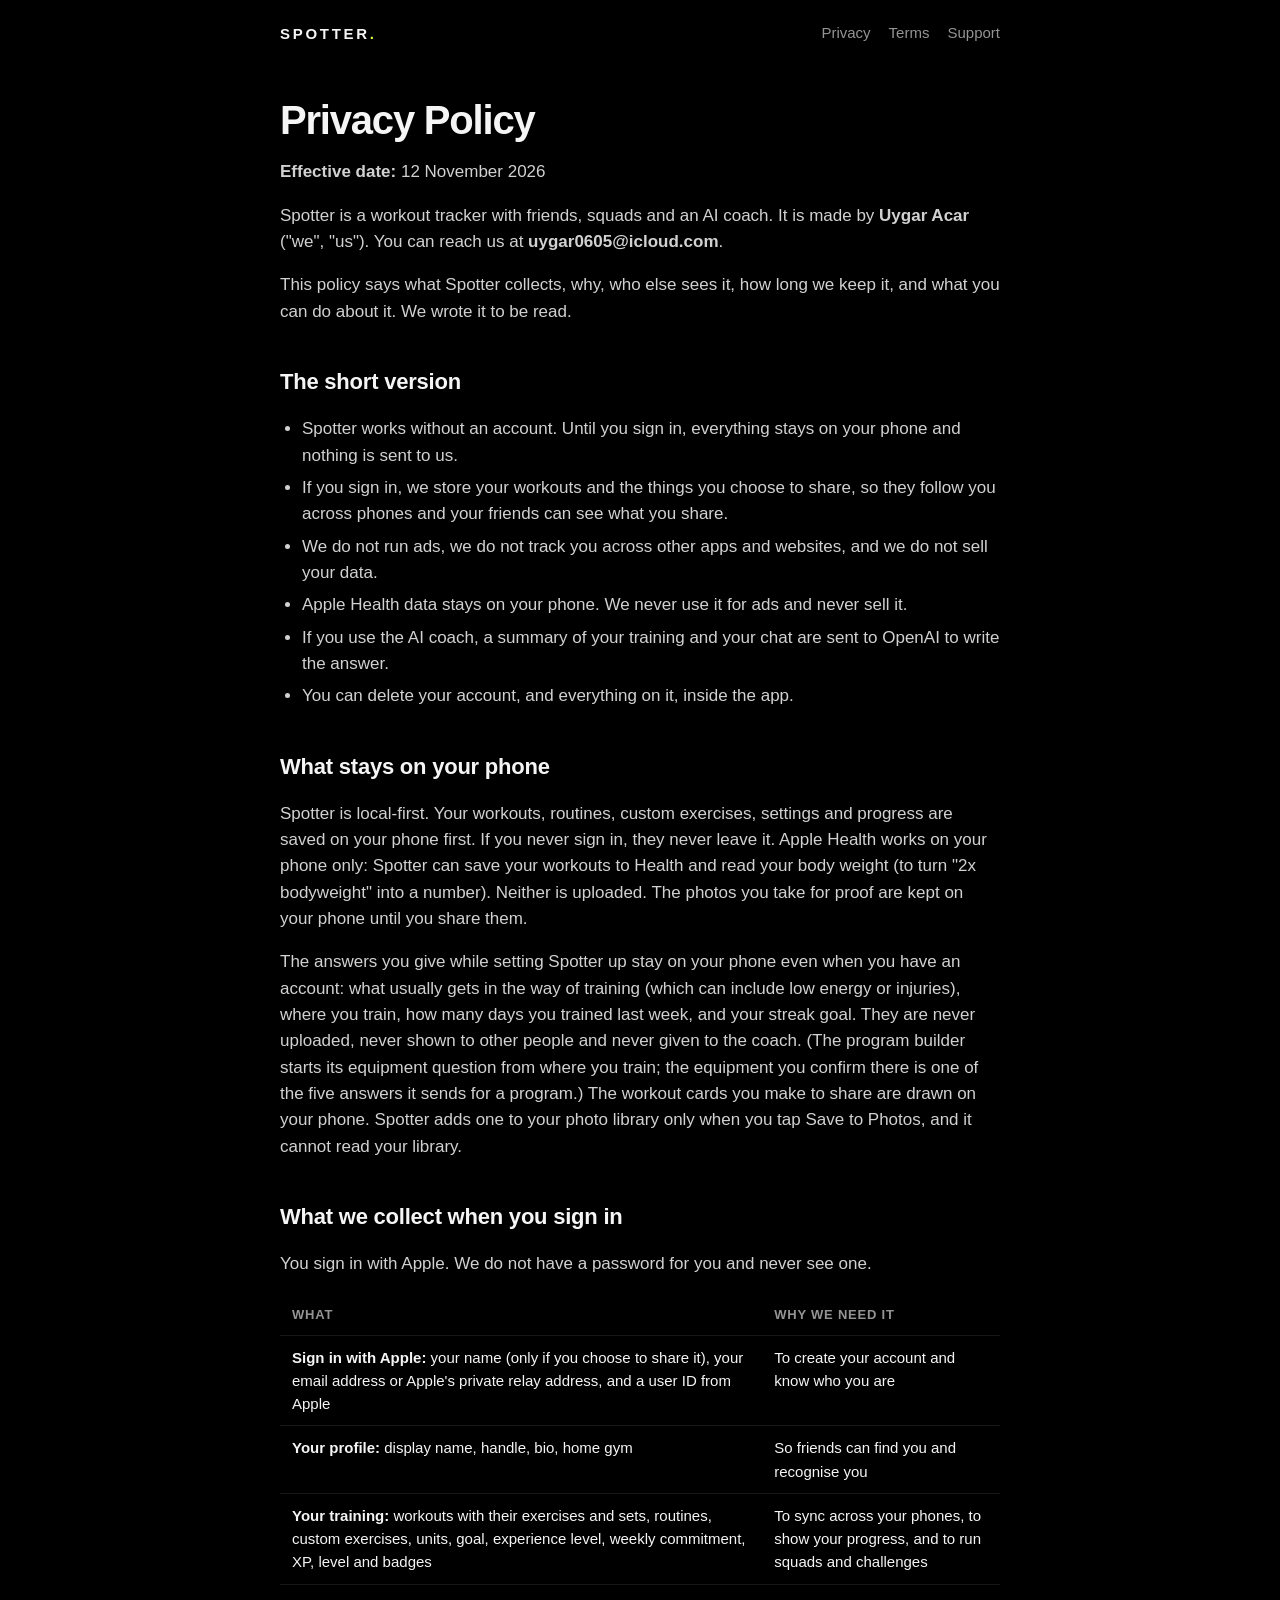
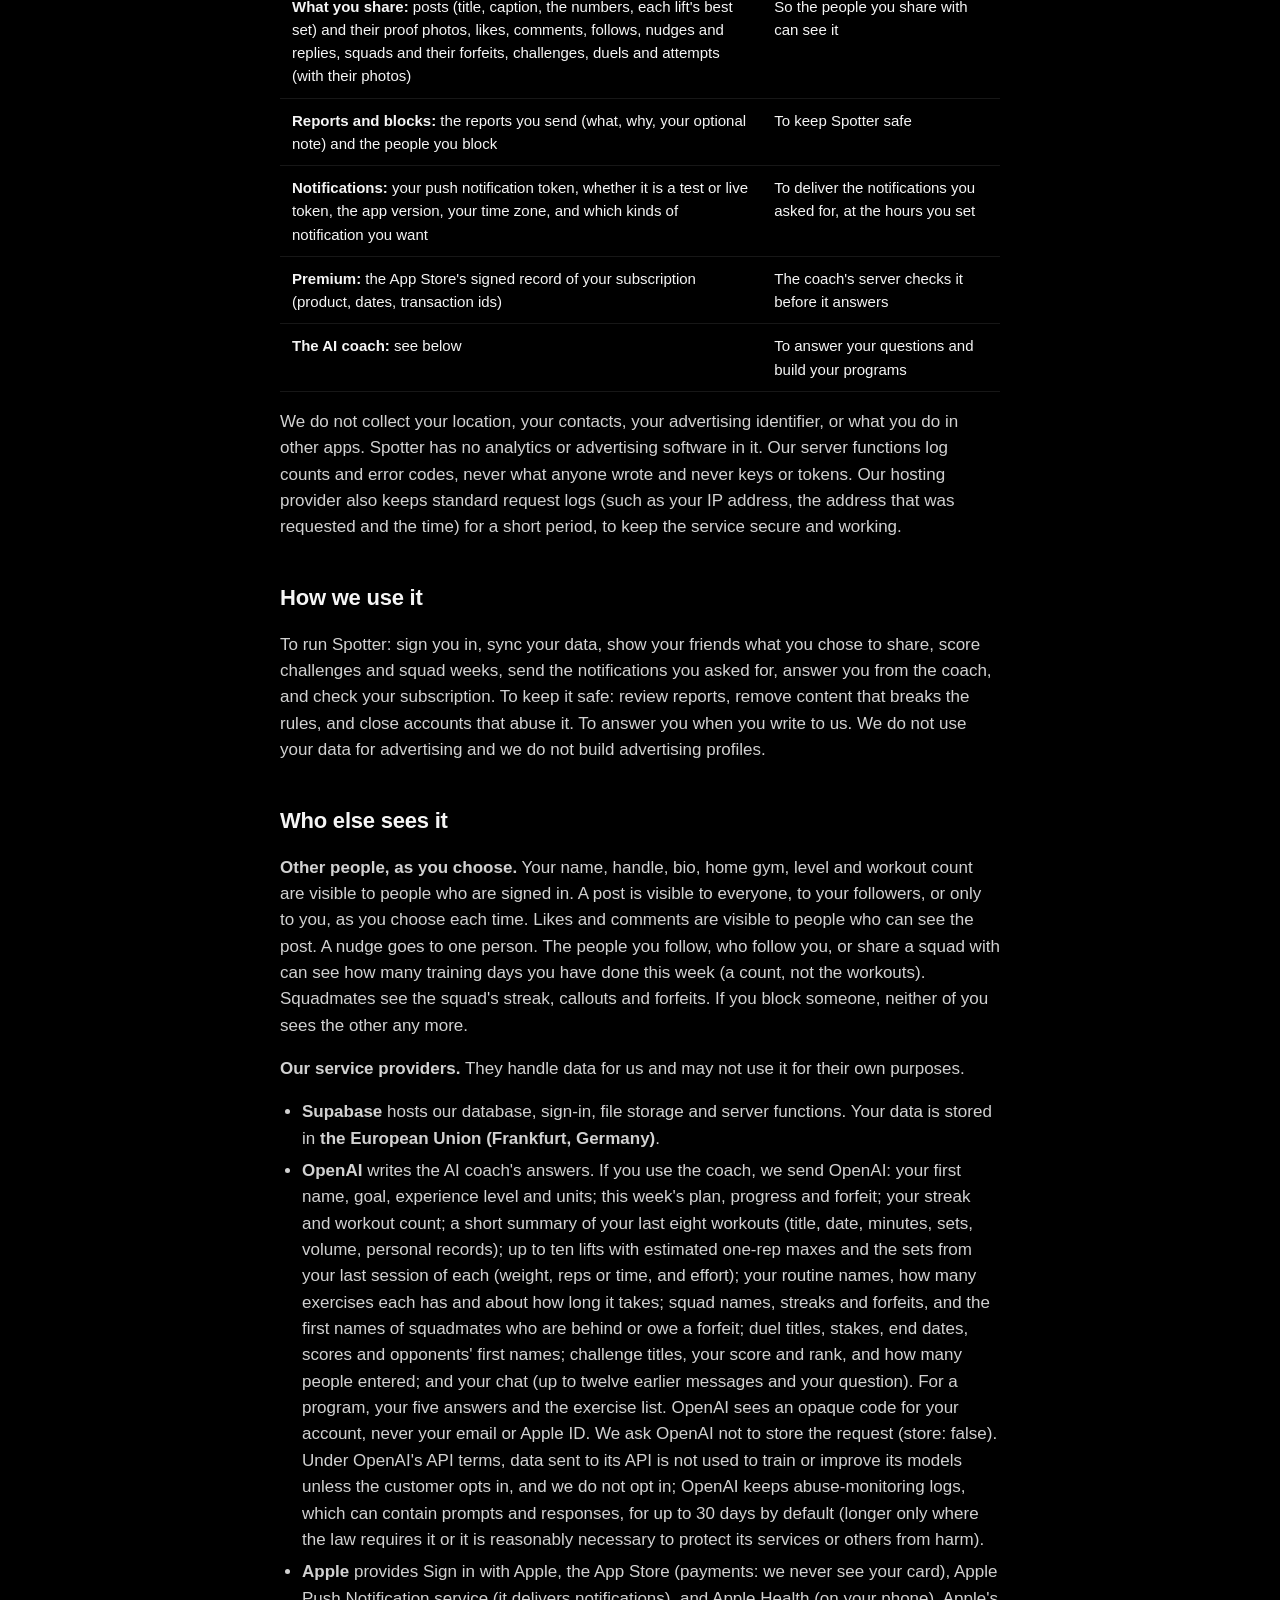
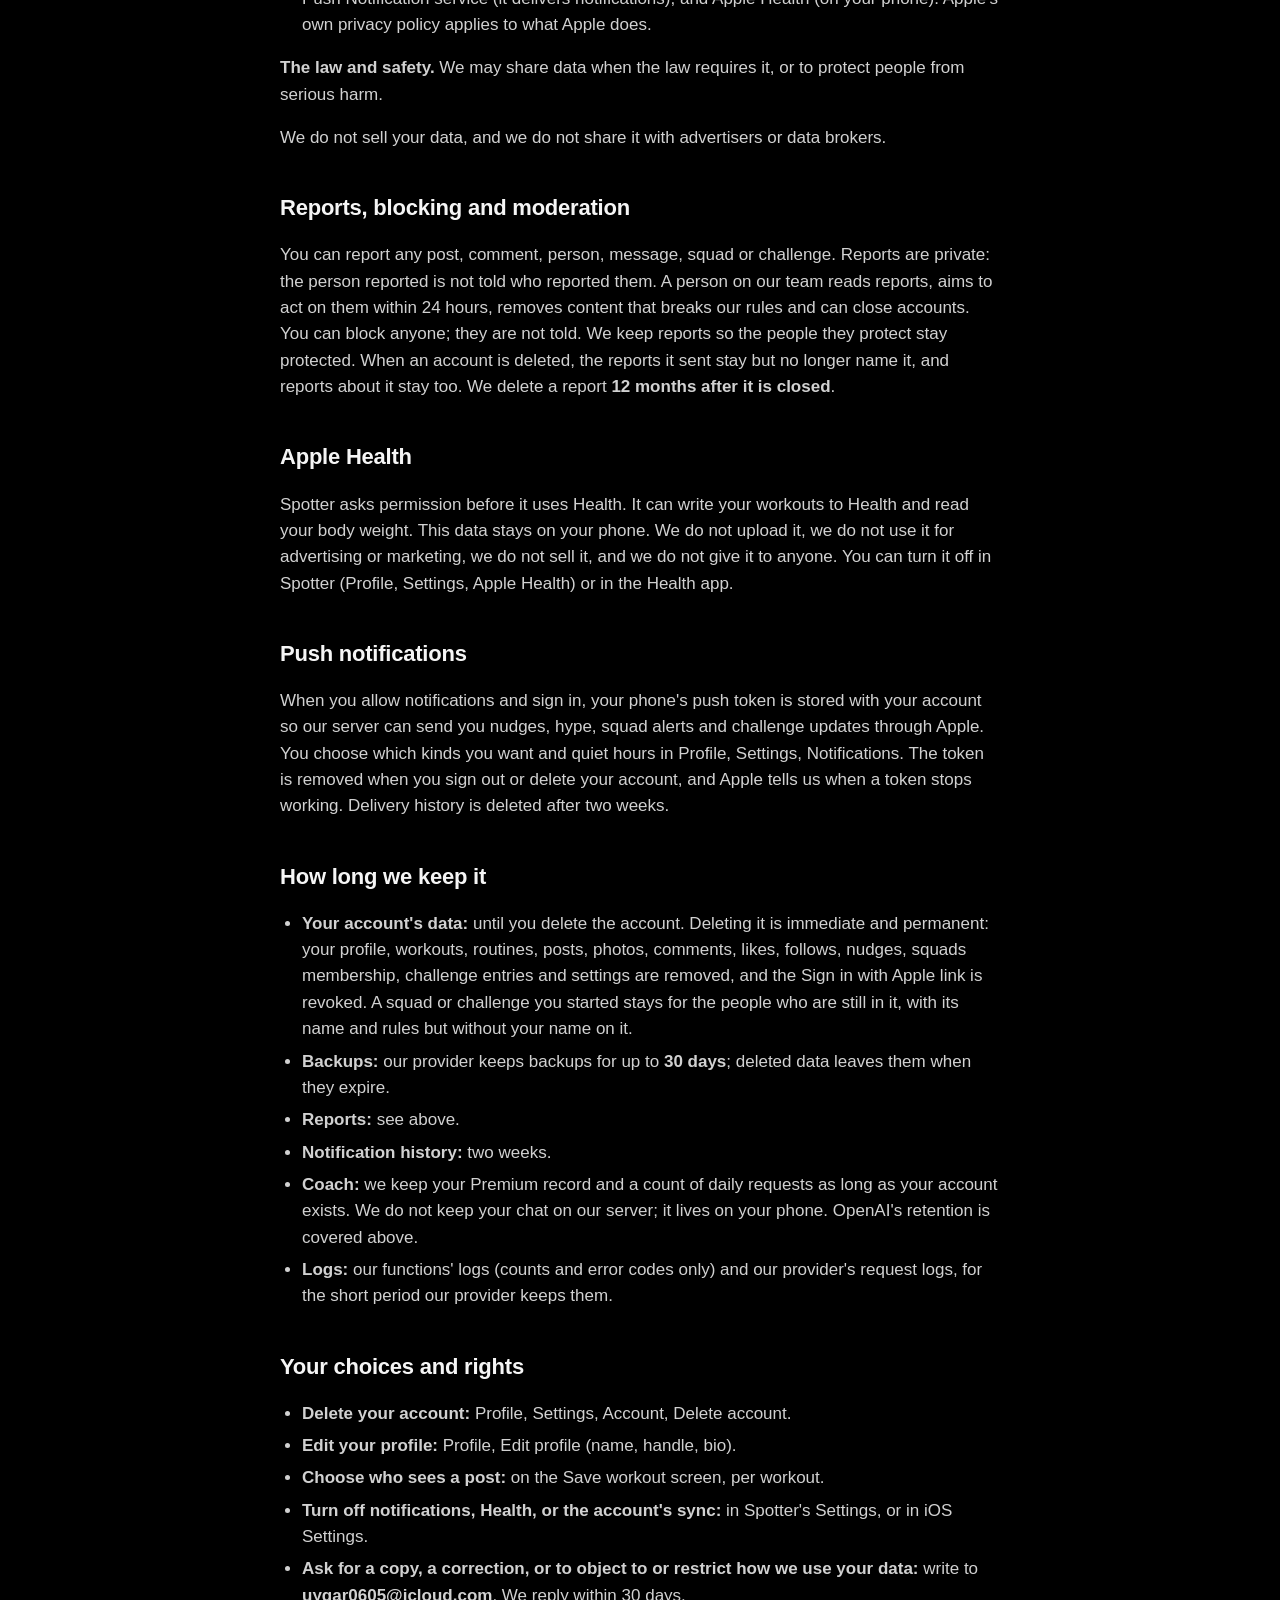
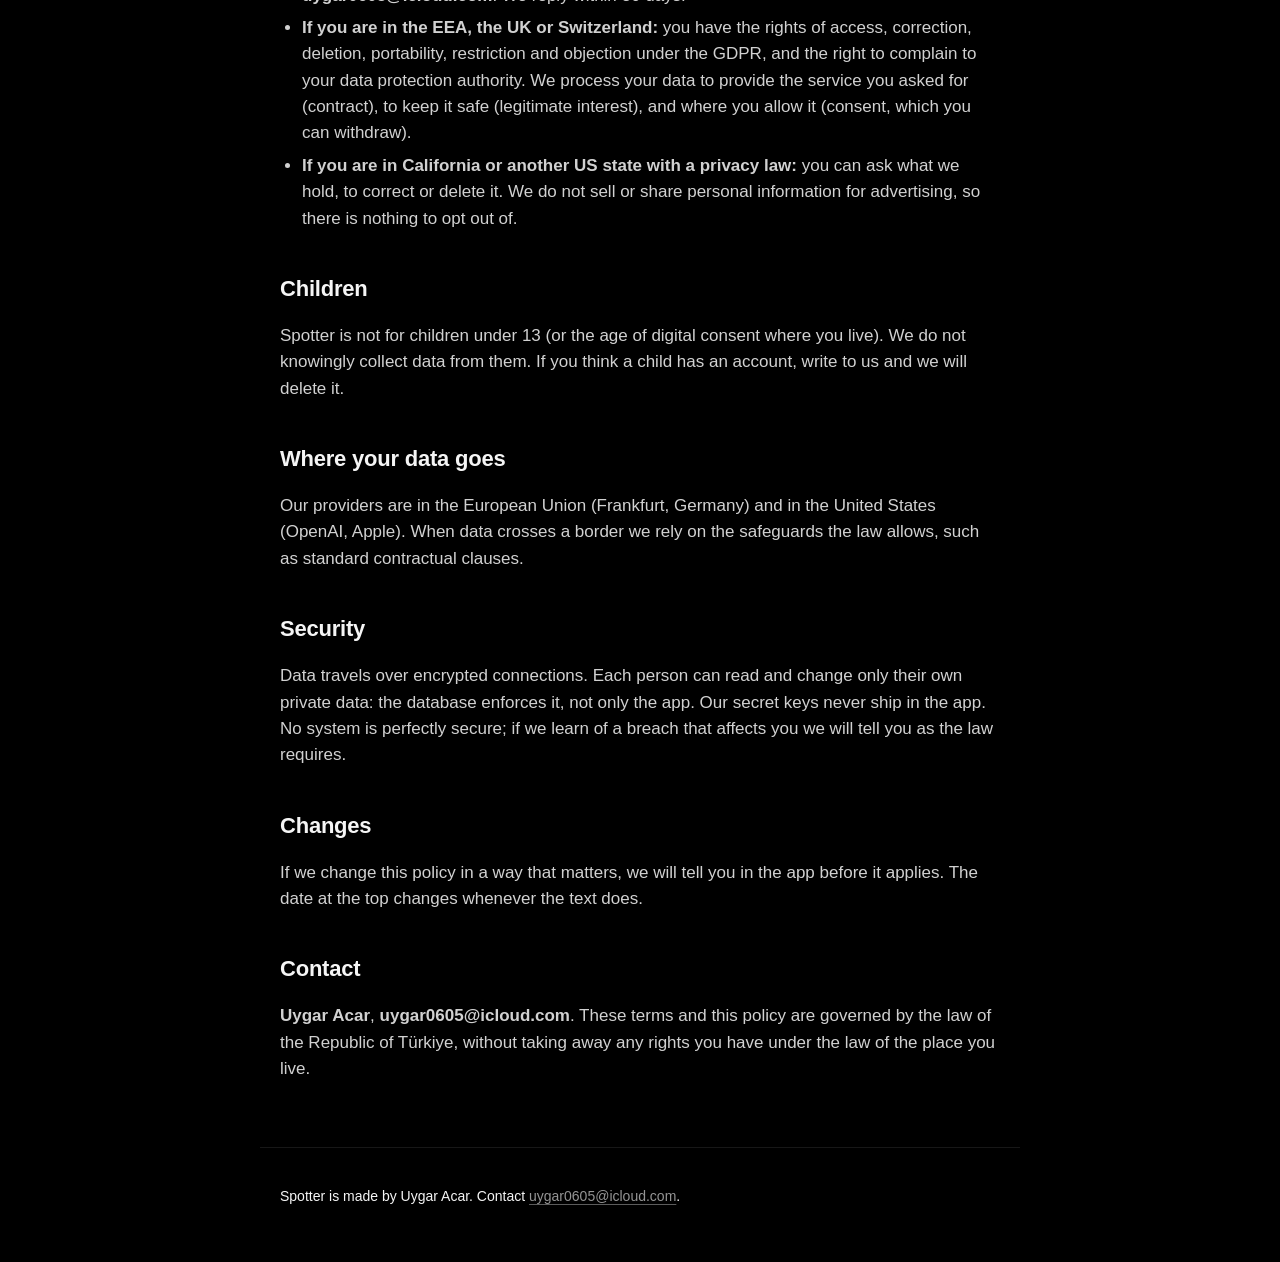
==== privacy/index.html @ d801a0de "Republish the privacy policy: the coach runs on OpenAI Co-Authored-By: Claude Fable 5.2 <noreply@ant" ====
<!doctype html>
<html lang="en">
<head>
<meta charset="utf-8">
<meta name="viewport" content="width=device-width, initial-scale=1">
<title>Privacy Policy · Spotter</title>
<meta name="description" content="How Spotter collects, uses and protects your data.">
<link rel="stylesheet" href="../style.css">
</head>
<body>
<header class="bar"><a class="brand" href="../">SPOTTER<span>.</span></a>
<nav><a href="../privacy/">Privacy</a><a href="../terms/">Terms</a><a href="../support/">Support</a></nav></header>
<main class="doc">
<h1>Privacy Policy</h1>
<p><strong>Effective date:</strong> 12 November 2026</p>
<p>Spotter is a workout tracker with friends, squads and an AI coach. It is made by <strong>Uygar Acar</strong> ("we", "us"). You can reach us at <strong>uygar0605@icloud.com</strong>.</p>
<p>This policy says what Spotter collects, why, who else sees it, how long we keep it, and what you can do about it. We wrote it to be read.</p>
<h2>The short version</h2>
<ul><li>Spotter works without an account. Until you sign in, everything stays on your phone and nothing is sent to us.</li><li>If you sign in, we store your workouts and the things you choose to share, so they follow you across phones and your friends can see what you share.</li><li>We do not run ads, we do not track you across other apps and websites, and we do not sell your data.</li><li>Apple Health data stays on your phone. We never use it for ads and never sell it.</li><li>If you use the AI coach, a summary of your training and your chat are sent to OpenAI to write the answer.</li><li>You can delete your account, and everything on it, inside the app.</li></ul>
<h2>What stays on your phone</h2>
<p>Spotter is local-first. Your workouts, routines, custom exercises, settings and progress are saved on your phone first. If you never sign in, they never leave it. Apple Health works on your phone only: Spotter can save your workouts to Health and read your body weight (to turn "2x bodyweight" into a number). Neither is uploaded. The photos you take for proof are kept on your phone until you share them.</p>
<p>The answers you give while setting Spotter up stay on your phone even when you have an account: what usually gets in the way of training (which can include low energy or injuries), where you train, how many days you trained last week, and your streak goal. They are never uploaded, never shown to other people and never given to the coach. (The program builder starts its equipment question from where you train; the equipment you confirm there is one of the five answers it sends for a program.) The workout cards you make to share are drawn on your phone. Spotter adds one to your photo library only when you tap Save to Photos, and it cannot read your library.</p>
<h2>What we collect when you sign in</h2>
<p>You sign in with Apple. We do not have a password for you and never see one.</p>
<div class="table"><table><thead><tr><th>What</th><th>Why we need it</th></tr></thead><tbody><tr><td><strong>Sign in with Apple:</strong> your name (only if you choose to share it), your email address or Apple's private relay address, and a user ID from Apple</td><td>To create your account and know who you are</td></tr><tr><td><strong>Your profile:</strong> display name, handle, bio, home gym</td><td>So friends can find you and recognise you</td></tr><tr><td><strong>Your training:</strong> workouts with their exercises and sets, routines, custom exercises, units, goal, experience level, weekly commitment, XP, level and badges</td><td>To sync across your phones, to show your progress, and to run squads and challenges</td></tr><tr><td><strong>What you share:</strong> posts (title, caption, the numbers, each lift's best set) and their proof photos, likes, comments, follows, nudges and replies, squads and their forfeits, challenges, duels and attempts (with their photos)</td><td>So the people you share with can see it</td></tr><tr><td><strong>Reports and blocks:</strong> the reports you send (what, why, your optional note) and the people you block</td><td>To keep Spotter safe</td></tr><tr><td><strong>Notifications:</strong> your push notification token, whether it is a test or live token, the app version, your time zone, and which kinds of notification you want</td><td>To deliver the notifications you asked for, at the hours you set</td></tr><tr><td><strong>Premium:</strong> the App Store's signed record of your subscription (product, dates, transaction ids)</td><td>The coach's server checks it before it answers</td></tr><tr><td><strong>The AI coach:</strong> see below</td><td>To answer your questions and build your programs</td></tr></tbody></table></div>
<p>We do not collect your location, your contacts, your advertising identifier, or what you do in other apps. Spotter has no analytics or advertising software in it. Our server functions log counts and error codes, never what anyone wrote and never keys or tokens. Our hosting provider also keeps standard request logs (such as your IP address, the address that was requested and the time) for a short period, to keep the service secure and working.</p>
<h2>How we use it</h2>
<p>To run Spotter: sign you in, sync your data, show your friends what you chose to share, score challenges and squad weeks, send the notifications you asked for, answer you from the coach, and check your subscription. To keep it safe: review reports, remove content that breaks the rules, and close accounts that abuse it. To answer you when you write to us. We do not use your data for advertising and we do not build advertising profiles.</p>
<h2>Who else sees it</h2>
<p><strong>Other people, as you choose.</strong> Your name, handle, bio, home gym, level and workout count are visible to people who are signed in. A post is visible to everyone, to your followers, or only to you, as you choose each time. Likes and comments are visible to people who can see the post. A nudge goes to one person. The people you follow, who follow you, or share a squad with can see how many training days you have done this week (a count, not the workouts). Squadmates see the squad's streak, callouts and forfeits. If you block someone, neither of you sees the other any more.</p>
<p><strong>Our service providers.</strong> They handle data for us and may not use it for their own purposes.</p>
<ul><li><strong>Supabase</strong> hosts our database, sign-in, file storage and server functions. Your data is stored in <strong>the European Union (Frankfurt, Germany)</strong>.</li><li><strong>OpenAI</strong> writes the AI coach's answers. If you use the coach, we send OpenAI: your first name, goal, experience level and units; this week's plan, progress and forfeit; your streak and workout count; a short summary of your last eight workouts (title, date, minutes, sets, volume, personal records); up to ten lifts with estimated one-rep maxes and the sets from your last session of each (weight, reps or time, and effort); your routine names, how many exercises each has and about how long it takes; squad names, streaks and forfeits, and the first names of squadmates who are behind or owe a forfeit; duel titles, stakes, end dates, scores and opponents' first names; challenge titles, your score and rank, and how many people entered; and your chat (up to twelve earlier messages and your question). For a program, your five answers and the exercise list. OpenAI sees an opaque code for your account, never your email or Apple ID. We ask OpenAI not to store the request (store: false). Under OpenAI's API terms, data sent to its API is not used to train or improve its models unless the customer opts in, and we do not opt in; OpenAI keeps abuse-monitoring logs, which can contain prompts and responses, for up to 30 days by default (longer only where the law requires it or it is reasonably necessary to protect its services or others from harm).</li><li><strong>Apple</strong> provides Sign in with Apple, the App Store (payments: we never see your card), Apple Push Notification service (it delivers notifications), and Apple Health (on your phone). Apple's own privacy policy applies to what Apple does.</li></ul>
<p><strong>The law and safety.</strong> We may share data when the law requires it, or to protect people from serious harm.</p>
<p>We do not sell your data, and we do not share it with advertisers or data brokers.</p>
<h2>Reports, blocking and moderation</h2>
<p>You can report any post, comment, person, message, squad or challenge. Reports are private: the person reported is not told who reported them. A person on our team reads reports, aims to act on them within 24 hours, removes content that breaks our rules and can close accounts. You can block anyone; they are not told. We keep reports so the people they protect stay protected. When an account is deleted, the reports it sent stay but no longer name it, and reports about it stay too. We delete a report <strong>12 months after it is closed</strong>.</p>
<h2>Apple Health</h2>
<p>Spotter asks permission before it uses Health. It can write your workouts to Health and read your body weight. This data stays on your phone. We do not upload it, we do not use it for advertising or marketing, we do not sell it, and we do not give it to anyone. You can turn it off in Spotter (Profile, Settings, Apple Health) or in the Health app.</p>
<h2>Push notifications</h2>
<p>When you allow notifications and sign in, your phone's push token is stored with your account so our server can send you nudges, hype, squad alerts and challenge updates through Apple. You choose which kinds you want and quiet hours in Profile, Settings, Notifications. The token is removed when you sign out or delete your account, and Apple tells us when a token stops working. Delivery history is deleted after two weeks.</p>
<h2>How long we keep it</h2>
<ul><li><strong>Your account's data:</strong> until you delete the account. Deleting it is immediate and permanent: your profile, workouts, routines, posts, photos, comments, likes, follows, nudges, squads membership, challenge entries and settings are removed, and the Sign in with Apple link is revoked. A squad or challenge you started stays for the people who are still in it, with its name and rules but without your name on it.</li><li><strong>Backups:</strong> our provider keeps backups for up to <strong>30 days</strong>; deleted data leaves them when they expire.</li><li><strong>Reports:</strong> see above.</li><li><strong>Notification history:</strong> two weeks.</li><li><strong>Coach:</strong> we keep your Premium record and a count of daily requests as long as your account exists. We do not keep your chat on our server; it lives on your phone. OpenAI's retention is covered above.</li><li><strong>Logs:</strong> our functions' logs (counts and error codes only) and our provider's request logs, for the short period our provider keeps them.</li></ul>
<h2>Your choices and rights</h2>
<ul><li><strong>Delete your account:</strong> Profile, Settings, Account, Delete account.</li><li><strong>Edit your profile:</strong> Profile, Edit profile (name, handle, bio).</li><li><strong>Choose who sees a post:</strong> on the Save workout screen, per workout.</li><li><strong>Turn off notifications, Health, or the account's sync:</strong> in Spotter's Settings, or in iOS Settings.</li><li><strong>Ask for a copy, a correction, or to object to or restrict how we use your data:</strong> write to <strong>uygar0605@icloud.com</strong>. We reply within 30 days.</li><li><strong>If you are in the EEA, the UK or Switzerland:</strong> you have the rights of access, correction, deletion, portability, restriction and objection under the GDPR, and the right to complain to your data protection authority. We process your data to provide the service you asked for (contract), to keep it safe (legitimate interest), and where you allow it (consent, which you can withdraw).</li><li><strong>If you are in California or another US state with a privacy law:</strong> you can ask what we hold, to correct or delete it. We do not sell or share personal information for advertising, so there is nothing to opt out of.</li></ul>
<h2>Children</h2>
<p>Spotter is not for children under 13 (or the age of digital consent where you live). We do not knowingly collect data from them. If you think a child has an account, write to us and we will delete it.</p>
<h2>Where your data goes</h2>
<p>Our providers are in the European Union (Frankfurt, Germany) and in the United States (OpenAI, Apple). When data crosses a border we rely on the safeguards the law allows, such as standard contractual clauses.</p>
<h2>Security</h2>
<p>Data travels over encrypted connections. Each person can read and change only their own private data: the database enforces it, not only the app. Our secret keys never ship in the app. No system is perfectly secure; if we learn of a breach that affects you we will tell you as the law requires.</p>
<h2>Changes</h2>
<p>If we change this policy in a way that matters, we will tell you in the app before it applies. The date at the top changes whenever the text does.</p>
<h2>Contact</h2>
<p><strong>Uygar Acar</strong>, <strong>uygar0605@icloud.com</strong>. These terms and this policy are governed by the law of the Republic of Türkiye, without taking away any rights you have under the law of the place you live.</p>
</main>
<footer><p>Spotter is made by Uygar Acar. Contact <a href="mailto:uygar0605@icloud.com">uygar0605@icloud.com</a>.</p></footer>
</body>
</html>
---- style.css ----
/* Spotter: true black, neutral greys, one volt accent. No gradients. */
:root {
  --bg: #000; --surface: #111; --raised: #1c1c1c; --line: rgba(255,255,255,.09);
  --text: #f5f5f5; --secondary: rgba(255,255,255,.58); --tertiary: rgba(255,255,255,.36);
  --volt: #d4ff3a; --on-volt: #000;
}
* { box-sizing: border-box; }
html { -webkit-text-size-adjust: 100%; }
body { margin: 0; background: var(--bg); color: var(--text); font: 17px/1.55 -apple-system, BlinkMacSystemFont, "SF Pro Text", "Helvetica Neue", Arial, sans-serif; }
a { color: var(--text); text-decoration-color: var(--tertiary); text-underline-offset: 3px; }
a:hover { text-decoration-color: var(--volt); }
.bar { display: flex; align-items: center; justify-content: space-between; max-width: 760px; margin: 0 auto; padding: 20px; }
.brand { font-weight: 800; letter-spacing: .18em; text-decoration: none; font-size: 15px; }
.brand span { color: var(--volt); }
nav a { margin-left: 18px; color: var(--secondary); text-decoration: none; font-size: 15px; }
nav a:hover { color: var(--text); }
main { max-width: 760px; margin: 0 auto; padding: 8px 20px 48px; }
h1 { font-size: 40px; line-height: 1.1; letter-spacing: -0.03em; margin: 24px 0 12px; }
h2 { font-size: 22px; letter-spacing: -0.01em; margin: 40px 0 10px; }
h3 { font-size: 18px; margin: 28px 0 8px; }
p, li { color: var(--text); }
.doc p, .doc li { color: rgba(255,255,255,.82); }
.lead { font-size: 20px; color: var(--secondary); max-width: 34em; }
.muted { color: var(--secondary); }
ul, ol { padding-left: 22px; }
li { margin: 6px 0; }
.table { overflow-x: auto; margin: 16px 0; }
table { border-collapse: collapse; width: 100%; font-size: 15px; }
th, td { text-align: left; vertical-align: top; padding: 10px 12px; border-bottom: 1px solid var(--line); }
th { color: var(--secondary); font-weight: 600; font-size: 13px; text-transform: uppercase; letter-spacing: .06em; }
.cards { display: grid; grid-template-columns: repeat(auto-fit, minmax(220px, 1fr)); gap: 12px; margin: 32px 0; }
.card { background: var(--surface); border-radius: 20px; padding: 20px; }
.card h3 { margin: 0 0 6px; font-size: 17px; }
.card p { margin: 0; color: var(--secondary); font-size: 15px; }
.eyebrow { font-size: 12px; font-weight: 600; letter-spacing: .1em; text-transform: uppercase; color: var(--secondary); }
.button { display: inline-block; background: var(--volt); color: var(--on-volt); font-weight: 600; text-decoration: none; padding: 14px 22px; border-radius: 999px; }
.button.secondary { background: var(--raised); color: var(--text); }
.qa { background: var(--surface); border-radius: 20px; padding: 4px 20px; margin: 16px 0; }
.qa details { border-bottom: 1px solid var(--line); padding: 14px 0; }
.qa details:last-child { border-bottom: 0; }
.qa summary { cursor: pointer; font-weight: 600; list-style: none; }
.qa summary::-webkit-details-marker { display: none; }
.qa p { color: var(--secondary); margin: 8px 0 0; }
footer { max-width: 760px; margin: 0 auto; padding: 24px 20px 40px; border-top: 1px solid var(--line); color: var(--tertiary); font-size: 14px; }
footer a { color: var(--secondary); }
@media (max-width: 520px) { h1 { font-size: 32px; } nav a { margin-left: 12px; } }
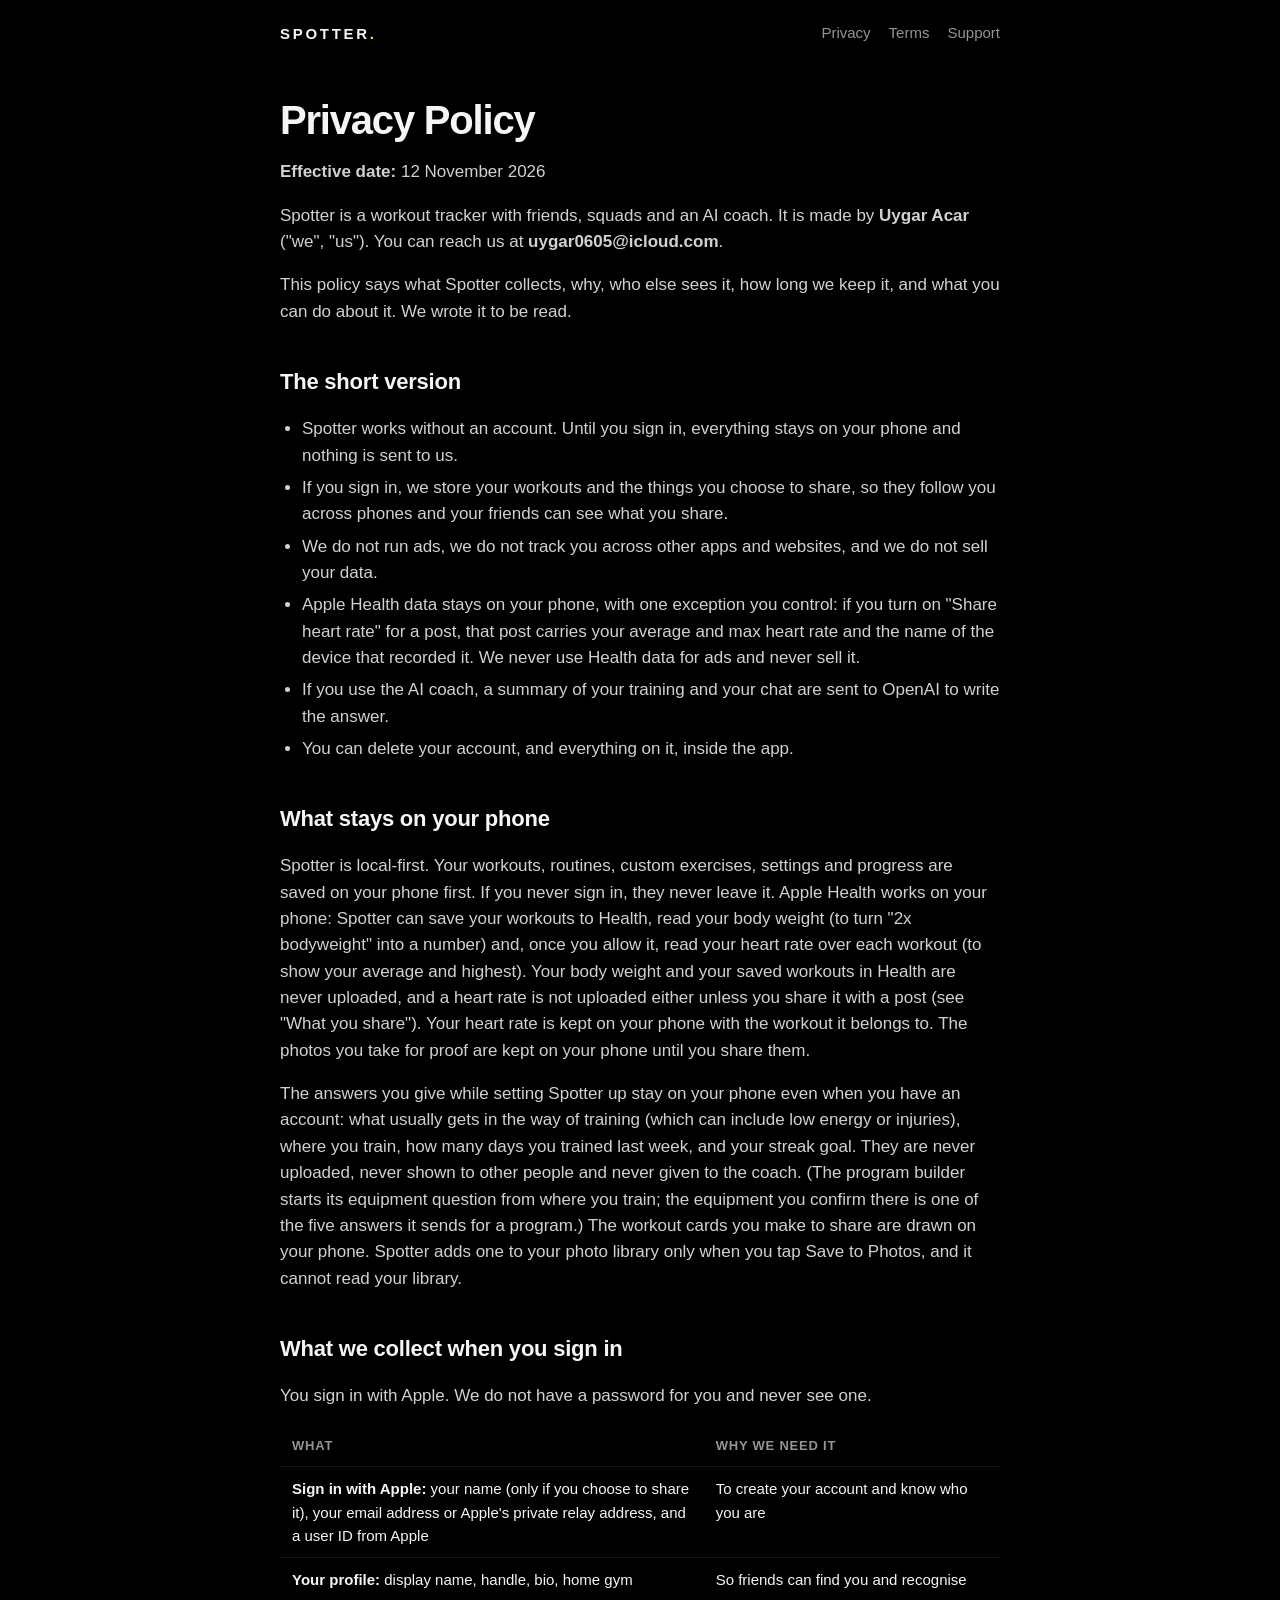
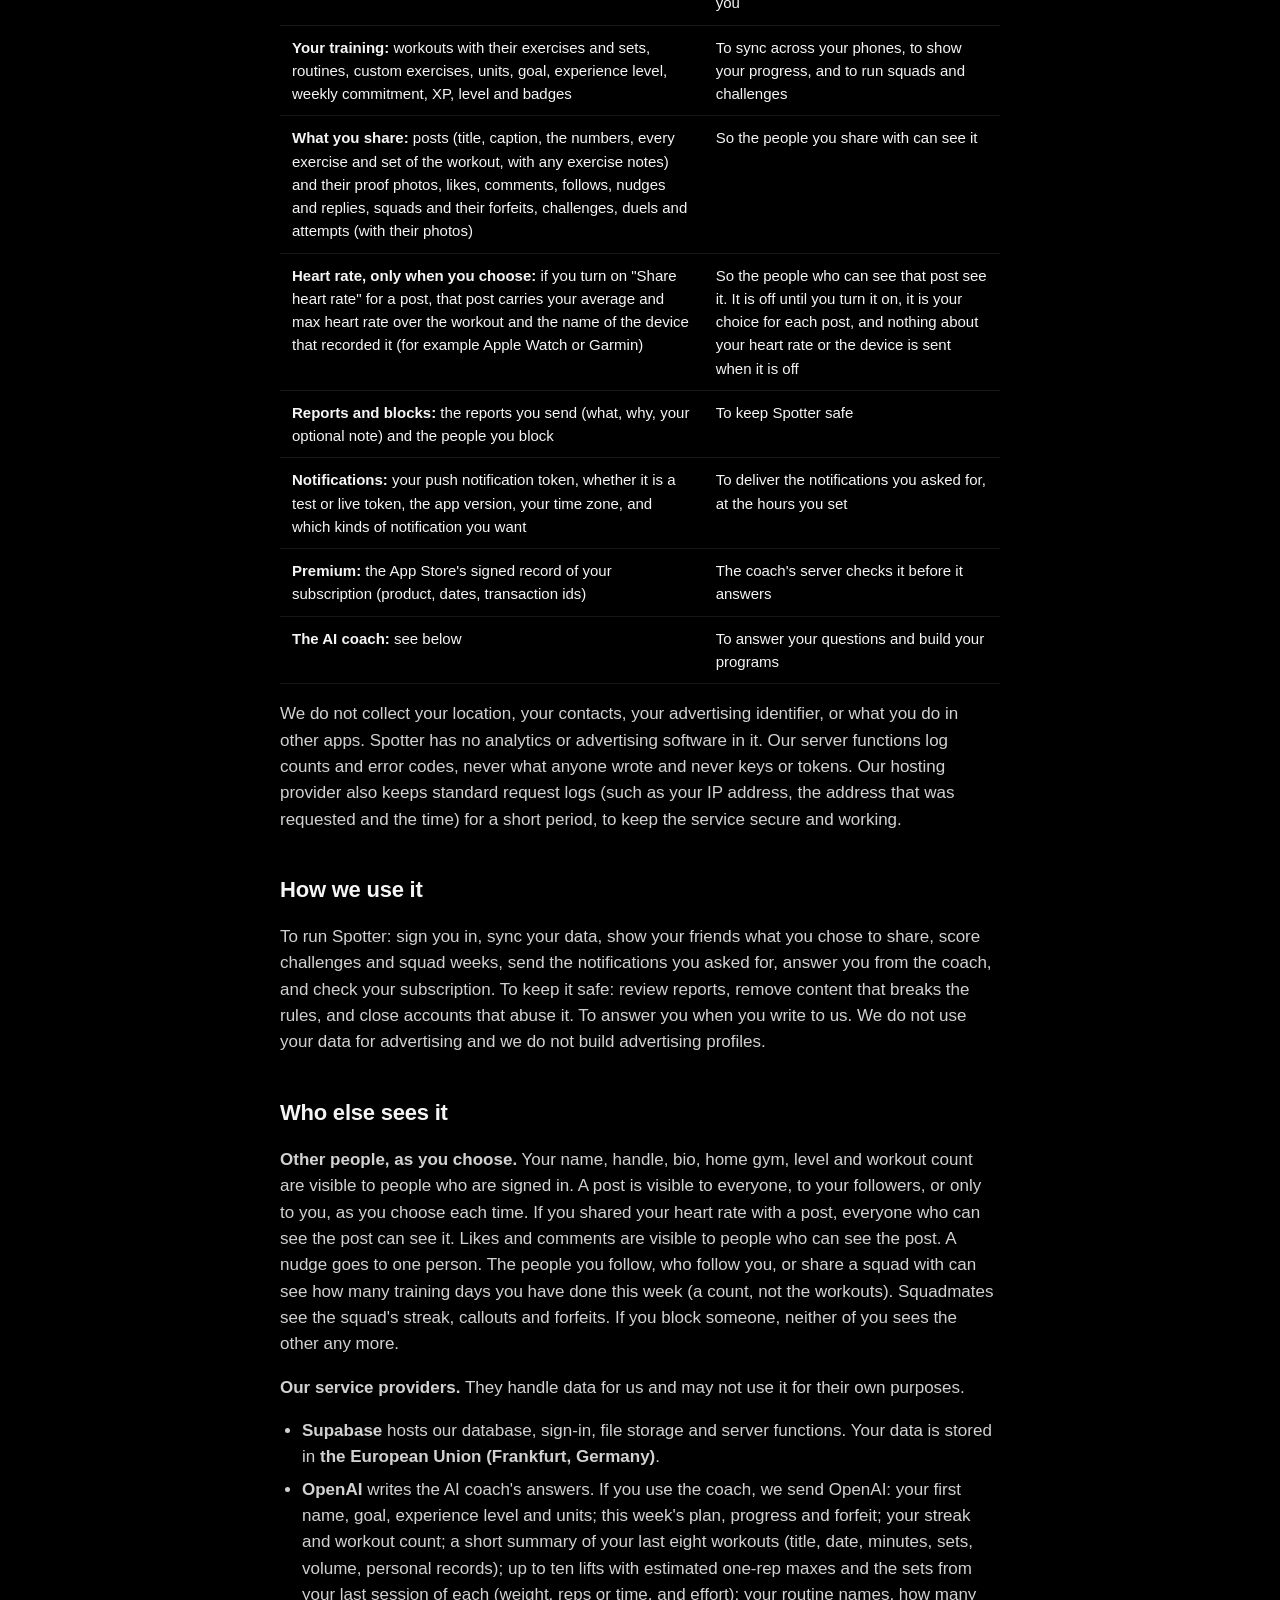
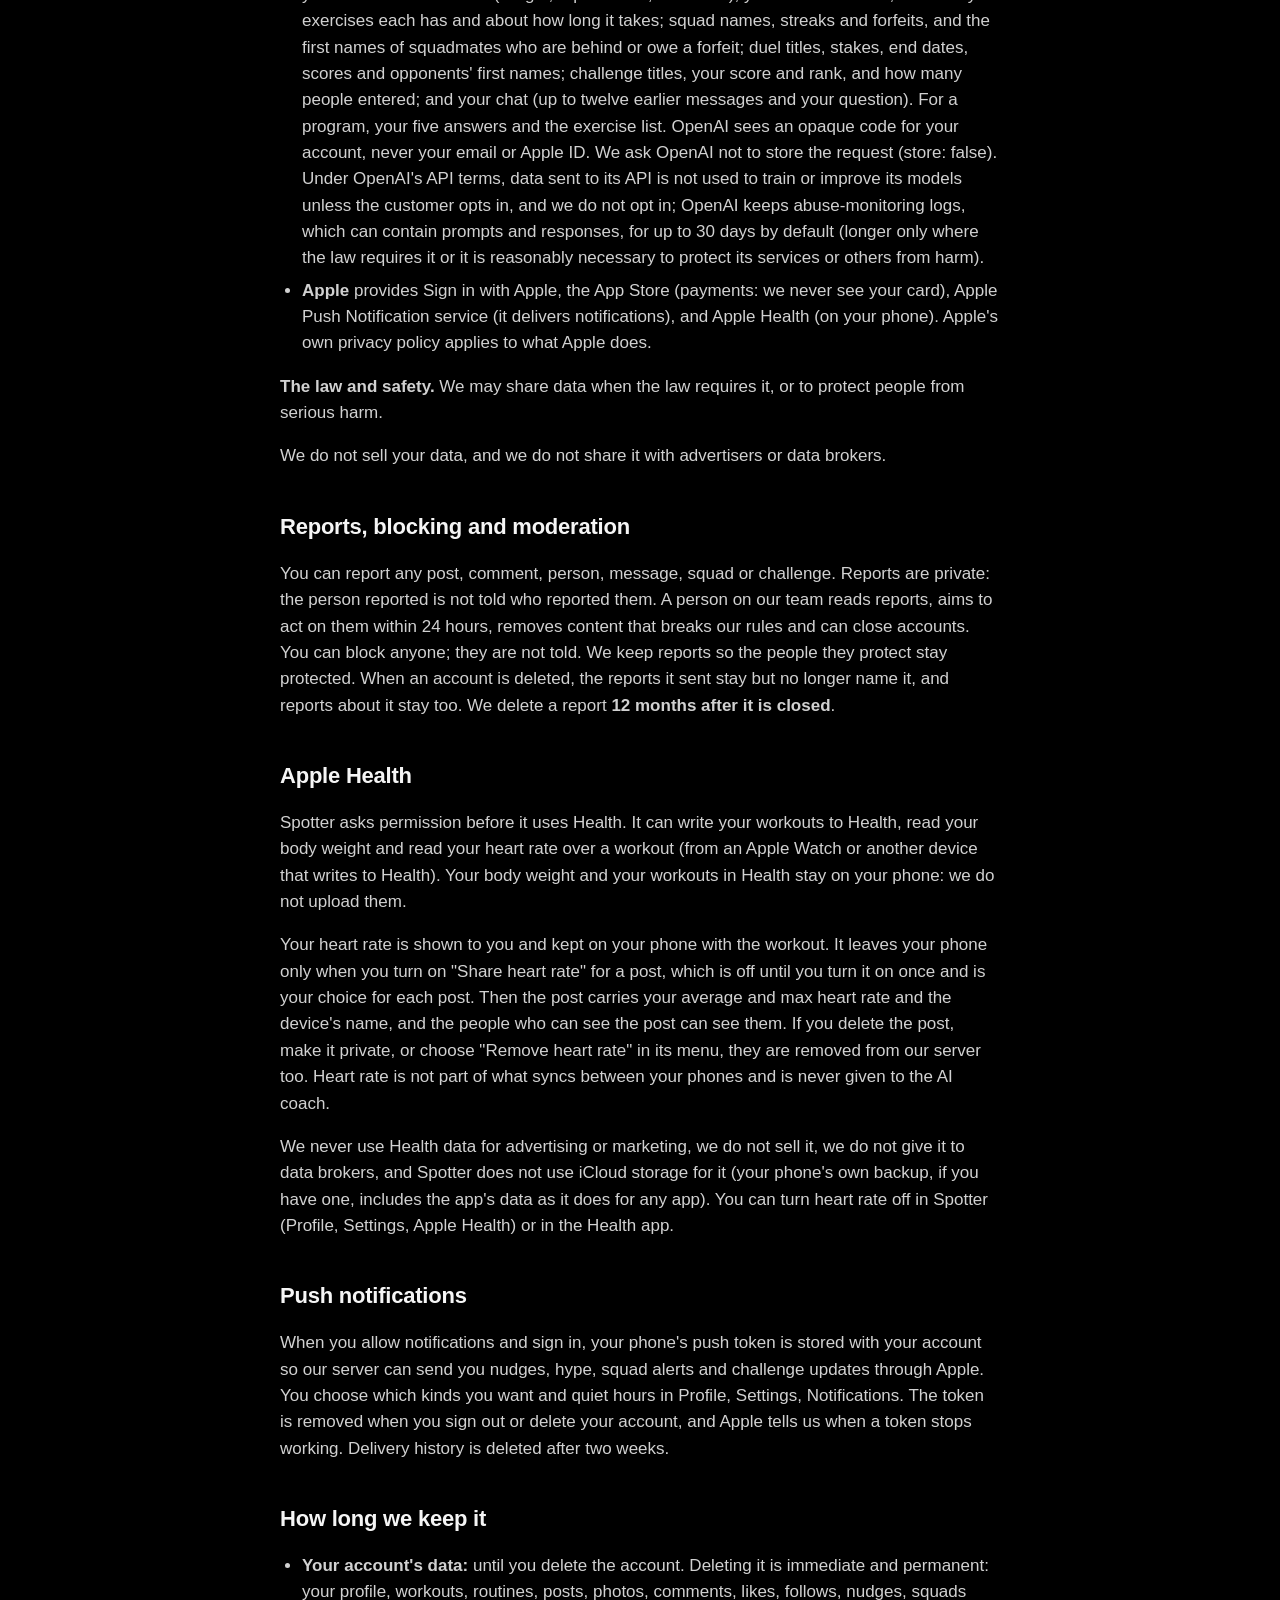
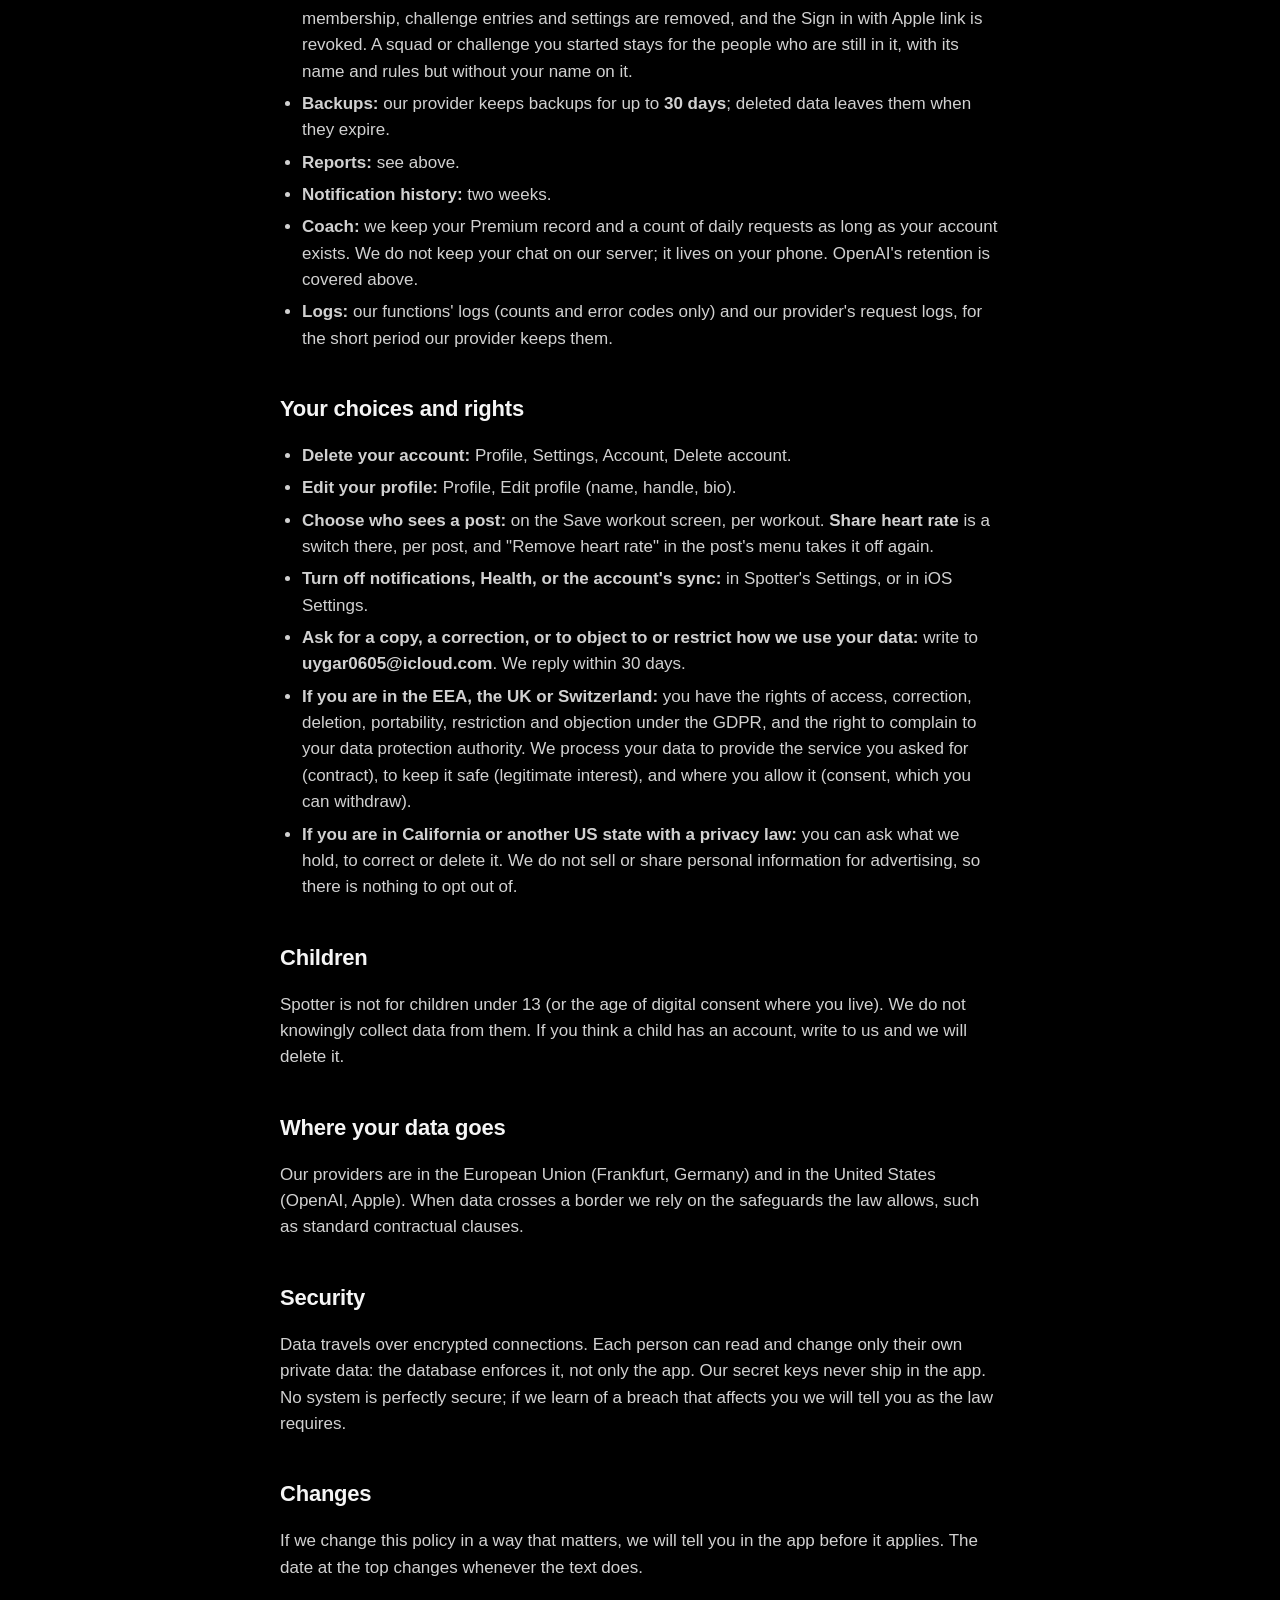
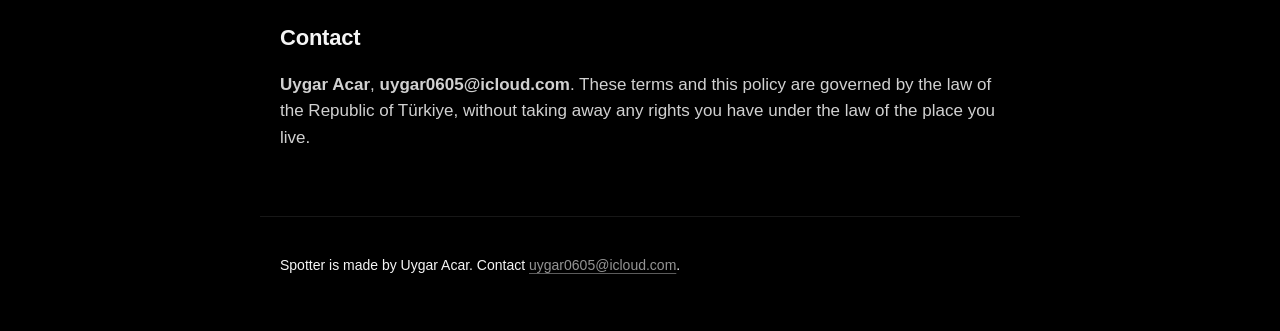
==== commit ed33ae6d: "Republish the privacy policy: heart rate is shared only by choice Co-Authored-By: Claude Fable 5.2 <" ====
--- a/privacy/index.html
+++ b/privacy/index.html
@@ -16,18 +16,18 @@
 <p>Spotter is a workout tracker with friends, squads and an AI coach. It is made by <strong>Uygar Acar</strong> ("we", "us"). You can reach us at <strong>uygar0605@icloud.com</strong>.</p>
 <p>This policy says what Spotter collects, why, who else sees it, how long we keep it, and what you can do about it. We wrote it to be read.</p>
 <h2>The short version</h2>
-<ul><li>Spotter works without an account. Until you sign in, everything stays on your phone and nothing is sent to us.</li><li>If you sign in, we store your workouts and the things you choose to share, so they follow you across phones and your friends can see what you share.</li><li>We do not run ads, we do not track you across other apps and websites, and we do not sell your data.</li><li>Apple Health data stays on your phone. We never use it for ads and never sell it.</li><li>If you use the AI coach, a summary of your training and your chat are sent to OpenAI to write the answer.</li><li>You can delete your account, and everything on it, inside the app.</li></ul>
+<ul><li>Spotter works without an account. Until you sign in, everything stays on your phone and nothing is sent to us.</li><li>If you sign in, we store your workouts and the things you choose to share, so they follow you across phones and your friends can see what you share.</li><li>We do not run ads, we do not track you across other apps and websites, and we do not sell your data.</li><li>Apple Health data stays on your phone, with one exception you control: if you turn on "Share heart rate" for a post, that post carries your average and max heart rate and the name of the device that recorded it. We never use Health data for ads and never sell it.</li><li>If you use the AI coach, a summary of your training and your chat are sent to OpenAI to write the answer.</li><li>You can delete your account, and everything on it, inside the app.</li></ul>
 <h2>What stays on your phone</h2>
-<p>Spotter is local-first. Your workouts, routines, custom exercises, settings and progress are saved on your phone first. If you never sign in, they never leave it. Apple Health works on your phone only: Spotter can save your workouts to Health and read your body weight (to turn "2x bodyweight" into a number). Neither is uploaded. The photos you take for proof are kept on your phone until you share them.</p>
+<p>Spotter is local-first. Your workouts, routines, custom exercises, settings and progress are saved on your phone first. If you never sign in, they never leave it. Apple Health works on your phone: Spotter can save your workouts to Health, read your body weight (to turn "2x bodyweight" into a number) and, once you allow it, read your heart rate over each workout (to show your average and highest). Your body weight and your saved workouts in Health are never uploaded, and a heart rate is not uploaded either unless you share it with a post (see "What you share"). Your heart rate is kept on your phone with the workout it belongs to. The photos you take for proof are kept on your phone until you share them.</p>
 <p>The answers you give while setting Spotter up stay on your phone even when you have an account: what usually gets in the way of training (which can include low energy or injuries), where you train, how many days you trained last week, and your streak goal. They are never uploaded, never shown to other people and never given to the coach. (The program builder starts its equipment question from where you train; the equipment you confirm there is one of the five answers it sends for a program.) The workout cards you make to share are drawn on your phone. Spotter adds one to your photo library only when you tap Save to Photos, and it cannot read your library.</p>
 <h2>What we collect when you sign in</h2>
 <p>You sign in with Apple. We do not have a password for you and never see one.</p>
-<div class="table"><table><thead><tr><th>What</th><th>Why we need it</th></tr></thead><tbody><tr><td><strong>Sign in with Apple:</strong> your name (only if you choose to share it), your email address or Apple's private relay address, and a user ID from Apple</td><td>To create your account and know who you are</td></tr><tr><td><strong>Your profile:</strong> display name, handle, bio, home gym</td><td>So friends can find you and recognise you</td></tr><tr><td><strong>Your training:</strong> workouts with their exercises and sets, routines, custom exercises, units, goal, experience level, weekly commitment, XP, level and badges</td><td>To sync across your phones, to show your progress, and to run squads and challenges</td></tr><tr><td><strong>What you share:</strong> posts (title, caption, the numbers, each lift's best set) and their proof photos, likes, comments, follows, nudges and replies, squads and their forfeits, challenges, duels and attempts (with their photos)</td><td>So the people you share with can see it</td></tr><tr><td><strong>Reports and blocks:</strong> the reports you send (what, why, your optional note) and the people you block</td><td>To keep Spotter safe</td></tr><tr><td><strong>Notifications:</strong> your push notification token, whether it is a test or live token, the app version, your time zone, and which kinds of notification you want</td><td>To deliver the notifications you asked for, at the hours you set</td></tr><tr><td><strong>Premium:</strong> the App Store's signed record of your subscription (product, dates, transaction ids)</td><td>The coach's server checks it before it answers</td></tr><tr><td><strong>The AI coach:</strong> see below</td><td>To answer your questions and build your programs</td></tr></tbody></table></div>
+<div class="table"><table><thead><tr><th>What</th><th>Why we need it</th></tr></thead><tbody><tr><td><strong>Sign in with Apple:</strong> your name (only if you choose to share it), your email address or Apple's private relay address, and a user ID from Apple</td><td>To create your account and know who you are</td></tr><tr><td><strong>Your profile:</strong> display name, handle, bio, home gym</td><td>So friends can find you and recognise you</td></tr><tr><td><strong>Your training:</strong> workouts with their exercises and sets, routines, custom exercises, units, goal, experience level, weekly commitment, XP, level and badges</td><td>To sync across your phones, to show your progress, and to run squads and challenges</td></tr><tr><td><strong>What you share:</strong> posts (title, caption, the numbers, every exercise and set of the workout, with any exercise notes) and their proof photos, likes, comments, follows, nudges and replies, squads and their forfeits, challenges, duels and attempts (with their photos)</td><td>So the people you share with can see it</td></tr><tr><td><strong>Heart rate, only when you choose:</strong> if you turn on "Share heart rate" for a post, that post carries your average and max heart rate over the workout and the name of the device that recorded it (for example Apple Watch or Garmin)</td><td>So the people who can see that post see it. It is off until you turn it on, it is your choice for each post, and nothing about your heart rate or the device is sent when it is off</td></tr><tr><td><strong>Reports and blocks:</strong> the reports you send (what, why, your optional note) and the people you block</td><td>To keep Spotter safe</td></tr><tr><td><strong>Notifications:</strong> your push notification token, whether it is a test or live token, the app version, your time zone, and which kinds of notification you want</td><td>To deliver the notifications you asked for, at the hours you set</td></tr><tr><td><strong>Premium:</strong> the App Store's signed record of your subscription (product, dates, transaction ids)</td><td>The coach's server checks it before it answers</td></tr><tr><td><strong>The AI coach:</strong> see below</td><td>To answer your questions and build your programs</td></tr></tbody></table></div>
 <p>We do not collect your location, your contacts, your advertising identifier, or what you do in other apps. Spotter has no analytics or advertising software in it. Our server functions log counts and error codes, never what anyone wrote and never keys or tokens. Our hosting provider also keeps standard request logs (such as your IP address, the address that was requested and the time) for a short period, to keep the service secure and working.</p>
 <h2>How we use it</h2>
 <p>To run Spotter: sign you in, sync your data, show your friends what you chose to share, score challenges and squad weeks, send the notifications you asked for, answer you from the coach, and check your subscription. To keep it safe: review reports, remove content that breaks the rules, and close accounts that abuse it. To answer you when you write to us. We do not use your data for advertising and we do not build advertising profiles.</p>
 <h2>Who else sees it</h2>
-<p><strong>Other people, as you choose.</strong> Your name, handle, bio, home gym, level and workout count are visible to people who are signed in. A post is visible to everyone, to your followers, or only to you, as you choose each time. Likes and comments are visible to people who can see the post. A nudge goes to one person. The people you follow, who follow you, or share a squad with can see how many training days you have done this week (a count, not the workouts). Squadmates see the squad's streak, callouts and forfeits. If you block someone, neither of you sees the other any more.</p>
+<p><strong>Other people, as you choose.</strong> Your name, handle, bio, home gym, level and workout count are visible to people who are signed in. A post is visible to everyone, to your followers, or only to you, as you choose each time. If you shared your heart rate with a post, everyone who can see the post can see it. Likes and comments are visible to people who can see the post. A nudge goes to one person. The people you follow, who follow you, or share a squad with can see how many training days you have done this week (a count, not the workouts). Squadmates see the squad's streak, callouts and forfeits. If you block someone, neither of you sees the other any more.</p>
 <p><strong>Our service providers.</strong> They handle data for us and may not use it for their own purposes.</p>
 <ul><li><strong>Supabase</strong> hosts our database, sign-in, file storage and server functions. Your data is stored in <strong>the European Union (Frankfurt, Germany)</strong>.</li><li><strong>OpenAI</strong> writes the AI coach's answers. If you use the coach, we send OpenAI: your first name, goal, experience level and units; this week's plan, progress and forfeit; your streak and workout count; a short summary of your last eight workouts (title, date, minutes, sets, volume, personal records); up to ten lifts with estimated one-rep maxes and the sets from your last session of each (weight, reps or time, and effort); your routine names, how many exercises each has and about how long it takes; squad names, streaks and forfeits, and the first names of squadmates who are behind or owe a forfeit; duel titles, stakes, end dates, scores and opponents' first names; challenge titles, your score and rank, and how many people entered; and your chat (up to twelve earlier messages and your question). For a program, your five answers and the exercise list. OpenAI sees an opaque code for your account, never your email or Apple ID. We ask OpenAI not to store the request (store: false). Under OpenAI's API terms, data sent to its API is not used to train or improve its models unless the customer opts in, and we do not opt in; OpenAI keeps abuse-monitoring logs, which can contain prompts and responses, for up to 30 days by default (longer only where the law requires it or it is reasonably necessary to protect its services or others from harm).</li><li><strong>Apple</strong> provides Sign in with Apple, the App Store (payments: we never see your card), Apple Push Notification service (it delivers notifications), and Apple Health (on your phone). Apple's own privacy policy applies to what Apple does.</li></ul>
 <p><strong>The law and safety.</strong> We may share data when the law requires it, or to protect people from serious harm.</p>
@@ -35,13 +35,15 @@
 <h2>Reports, blocking and moderation</h2>
 <p>You can report any post, comment, person, message, squad or challenge. Reports are private: the person reported is not told who reported them. A person on our team reads reports, aims to act on them within 24 hours, removes content that breaks our rules and can close accounts. You can block anyone; they are not told. We keep reports so the people they protect stay protected. When an account is deleted, the reports it sent stay but no longer name it, and reports about it stay too. We delete a report <strong>12 months after it is closed</strong>.</p>
 <h2>Apple Health</h2>
-<p>Spotter asks permission before it uses Health. It can write your workouts to Health and read your body weight. This data stays on your phone. We do not upload it, we do not use it for advertising or marketing, we do not sell it, and we do not give it to anyone. You can turn it off in Spotter (Profile, Settings, Apple Health) or in the Health app.</p>
+<p>Spotter asks permission before it uses Health. It can write your workouts to Health, read your body weight and read your heart rate over a workout (from an Apple Watch or another device that writes to Health). Your body weight and your workouts in Health stay on your phone: we do not upload them.</p>
+<p>Your heart rate is shown to you and kept on your phone with the workout. It leaves your phone only when you turn on "Share heart rate" for a post, which is off until you turn it on once and is your choice for each post. Then the post carries your average and max heart rate and the device's name, and the people who can see the post can see them. If you delete the post, make it private, or choose "Remove heart rate" in its menu, they are removed from our server too. Heart rate is not part of what syncs between your phones and is never given to the AI coach.</p>
+<p>We never use Health data for advertising or marketing, we do not sell it, we do not give it to data brokers, and Spotter does not use iCloud storage for it (your phone's own backup, if you have one, includes the app's data as it does for any app). You can turn heart rate off in Spotter (Profile, Settings, Apple Health) or in the Health app.</p>
 <h2>Push notifications</h2>
 <p>When you allow notifications and sign in, your phone's push token is stored with your account so our server can send you nudges, hype, squad alerts and challenge updates through Apple. You choose which kinds you want and quiet hours in Profile, Settings, Notifications. The token is removed when you sign out or delete your account, and Apple tells us when a token stops working. Delivery history is deleted after two weeks.</p>
 <h2>How long we keep it</h2>
 <ul><li><strong>Your account's data:</strong> until you delete the account. Deleting it is immediate and permanent: your profile, workouts, routines, posts, photos, comments, likes, follows, nudges, squads membership, challenge entries and settings are removed, and the Sign in with Apple link is revoked. A squad or challenge you started stays for the people who are still in it, with its name and rules but without your name on it.</li><li><strong>Backups:</strong> our provider keeps backups for up to <strong>30 days</strong>; deleted data leaves them when they expire.</li><li><strong>Reports:</strong> see above.</li><li><strong>Notification history:</strong> two weeks.</li><li><strong>Coach:</strong> we keep your Premium record and a count of daily requests as long as your account exists. We do not keep your chat on our server; it lives on your phone. OpenAI's retention is covered above.</li><li><strong>Logs:</strong> our functions' logs (counts and error codes only) and our provider's request logs, for the short period our provider keeps them.</li></ul>
 <h2>Your choices and rights</h2>
-<ul><li><strong>Delete your account:</strong> Profile, Settings, Account, Delete account.</li><li><strong>Edit your profile:</strong> Profile, Edit profile (name, handle, bio).</li><li><strong>Choose who sees a post:</strong> on the Save workout screen, per workout.</li><li><strong>Turn off notifications, Health, or the account's sync:</strong> in Spotter's Settings, or in iOS Settings.</li><li><strong>Ask for a copy, a correction, or to object to or restrict how we use your data:</strong> write to <strong>uygar0605@icloud.com</strong>. We reply within 30 days.</li><li><strong>If you are in the EEA, the UK or Switzerland:</strong> you have the rights of access, correction, deletion, portability, restriction and objection under the GDPR, and the right to complain to your data protection authority. We process your data to provide the service you asked for (contract), to keep it safe (legitimate interest), and where you allow it (consent, which you can withdraw).</li><li><strong>If you are in California or another US state with a privacy law:</strong> you can ask what we hold, to correct or delete it. We do not sell or share personal information for advertising, so there is nothing to opt out of.</li></ul>
+<ul><li><strong>Delete your account:</strong> Profile, Settings, Account, Delete account.</li><li><strong>Edit your profile:</strong> Profile, Edit profile (name, handle, bio).</li><li><strong>Choose who sees a post:</strong> on the Save workout screen, per workout. <strong>Share heart rate</strong> is a switch there, per post, and "Remove heart rate" in the post's menu takes it off again.</li><li><strong>Turn off notifications, Health, or the account's sync:</strong> in Spotter's Settings, or in iOS Settings.</li><li><strong>Ask for a copy, a correction, or to object to or restrict how we use your data:</strong> write to <strong>uygar0605@icloud.com</strong>. We reply within 30 days.</li><li><strong>If you are in the EEA, the UK or Switzerland:</strong> you have the rights of access, correction, deletion, portability, restriction and objection under the GDPR, and the right to complain to your data protection authority. We process your data to provide the service you asked for (contract), to keep it safe (legitimate interest), and where you allow it (consent, which you can withdraw).</li><li><strong>If you are in California or another US state with a privacy law:</strong> you can ask what we hold, to correct or delete it. We do not sell or share personal information for advertising, so there is nothing to opt out of.</li></ul>
 <h2>Children</h2>
 <p>Spotter is not for children under 13 (or the age of digital consent where you live). We do not knowingly collect data from them. If you think a child has an account, write to us and we will delete it.</p>
 <h2>Where your data goes</h2>
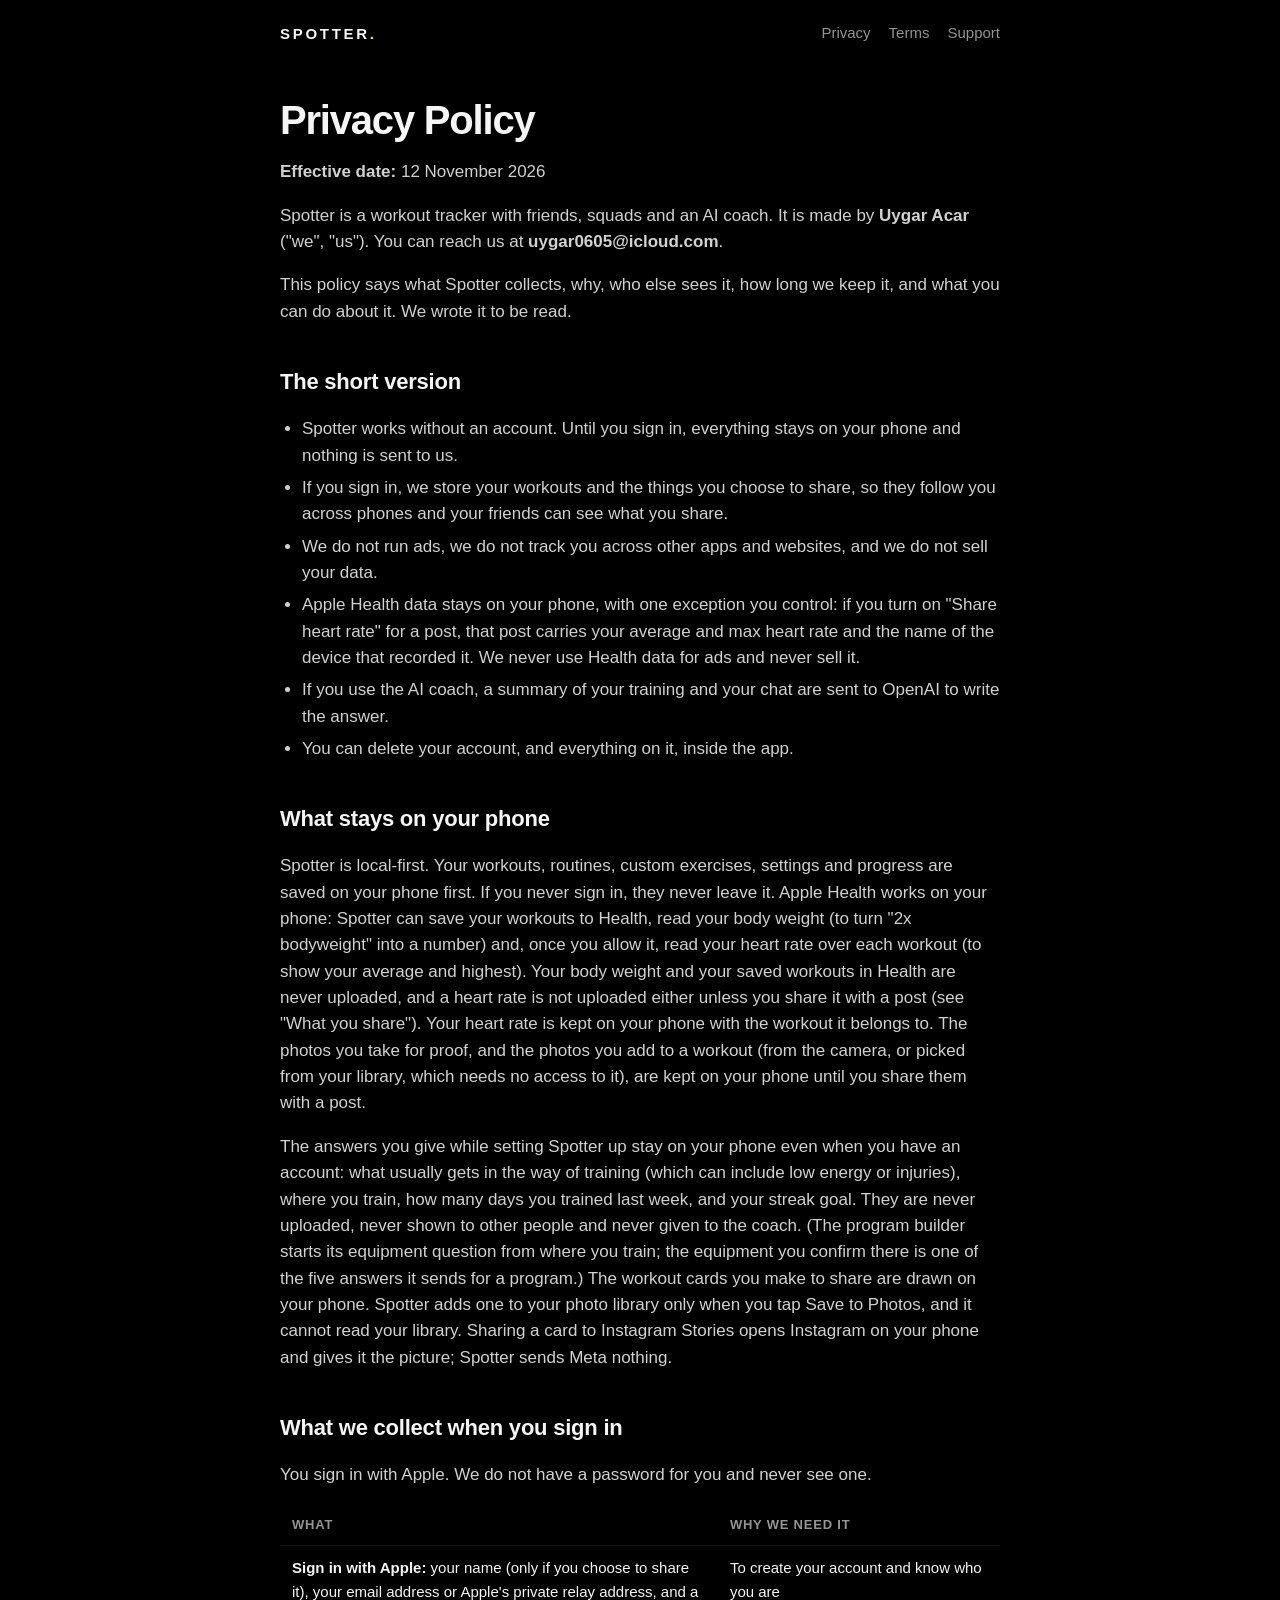
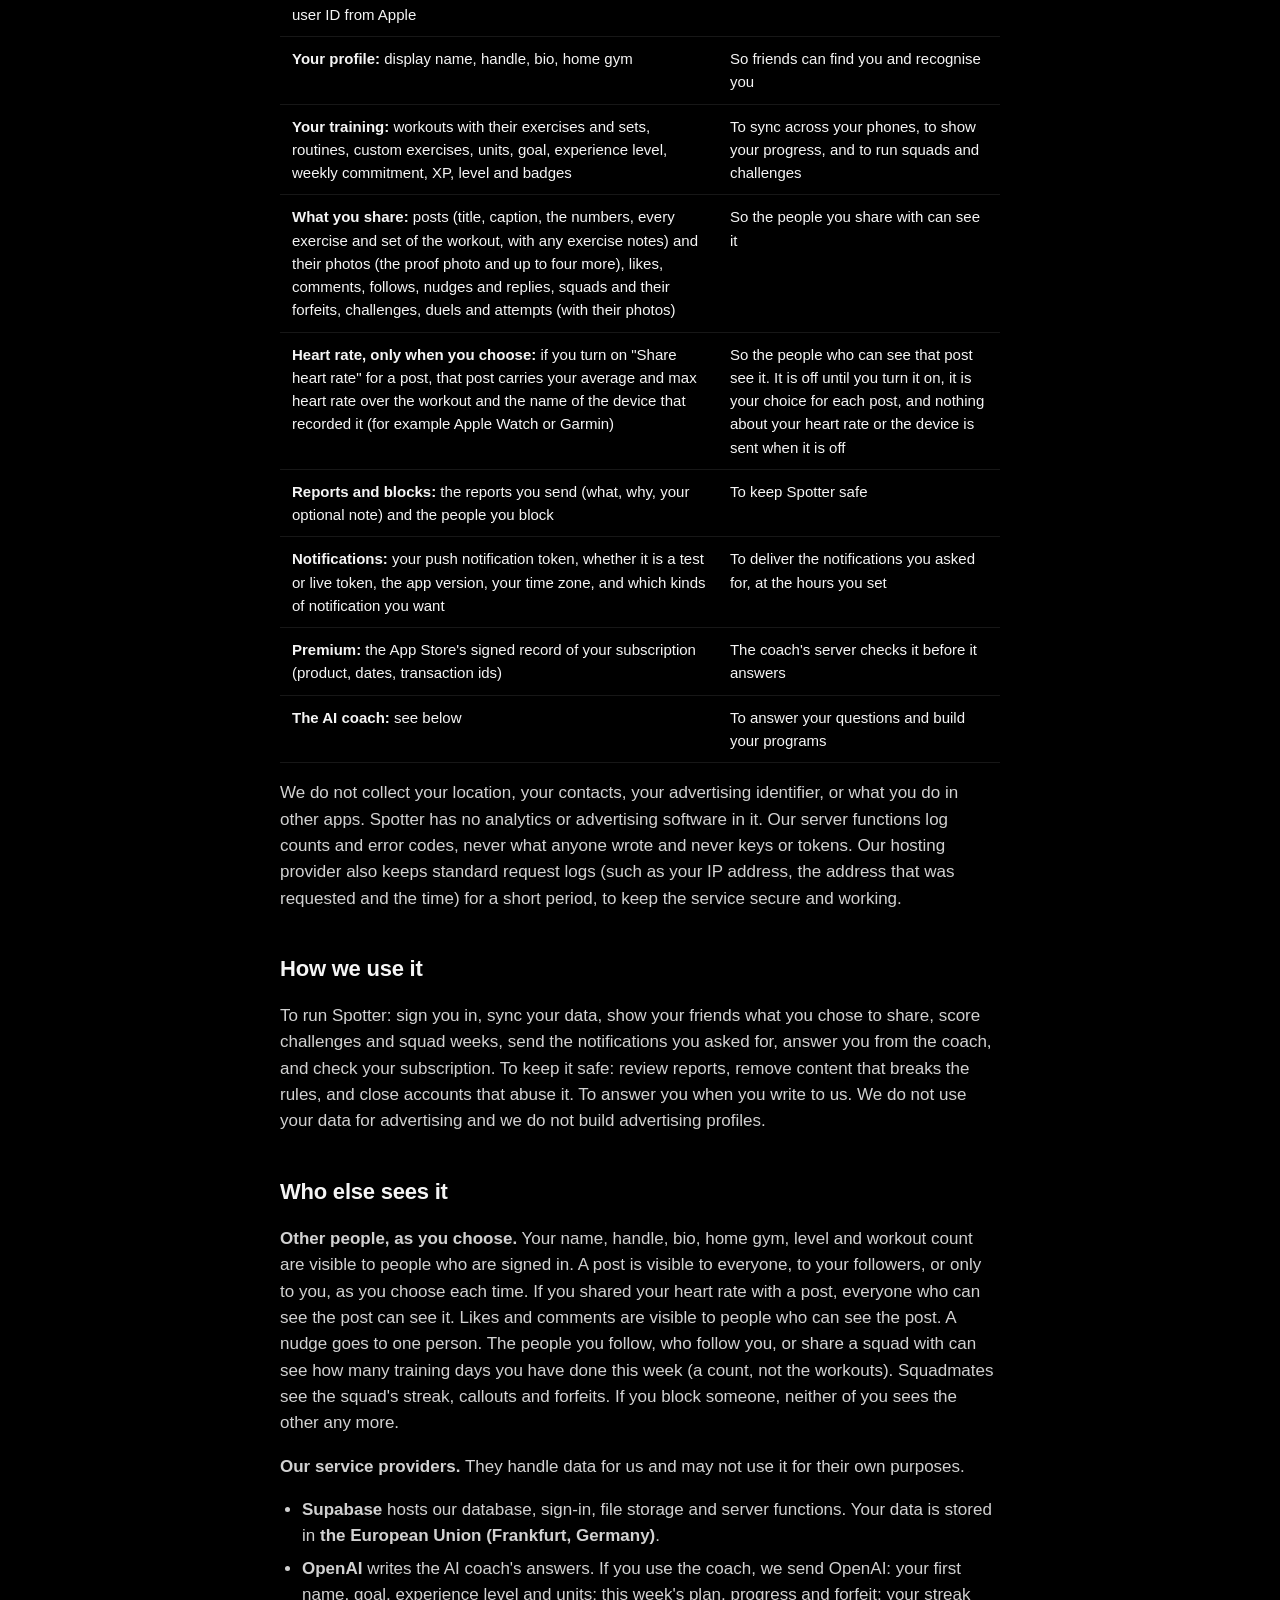
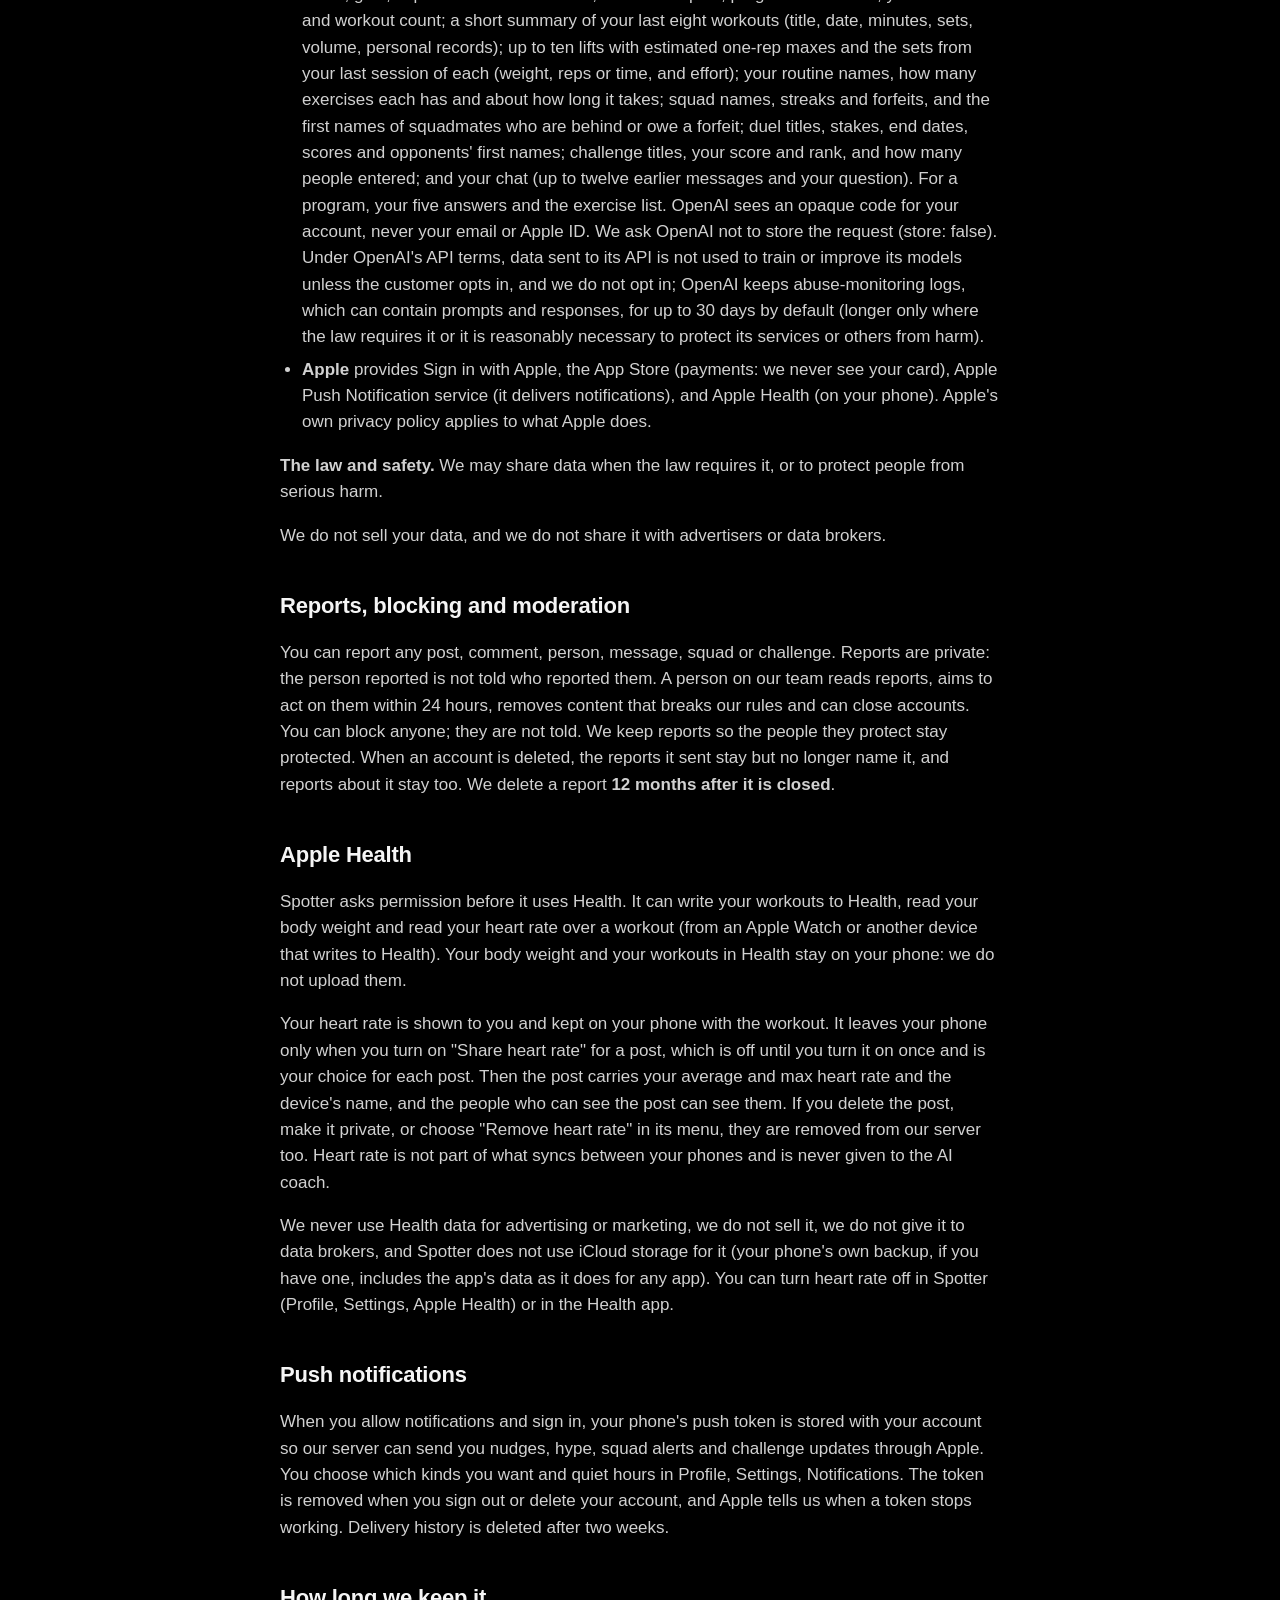
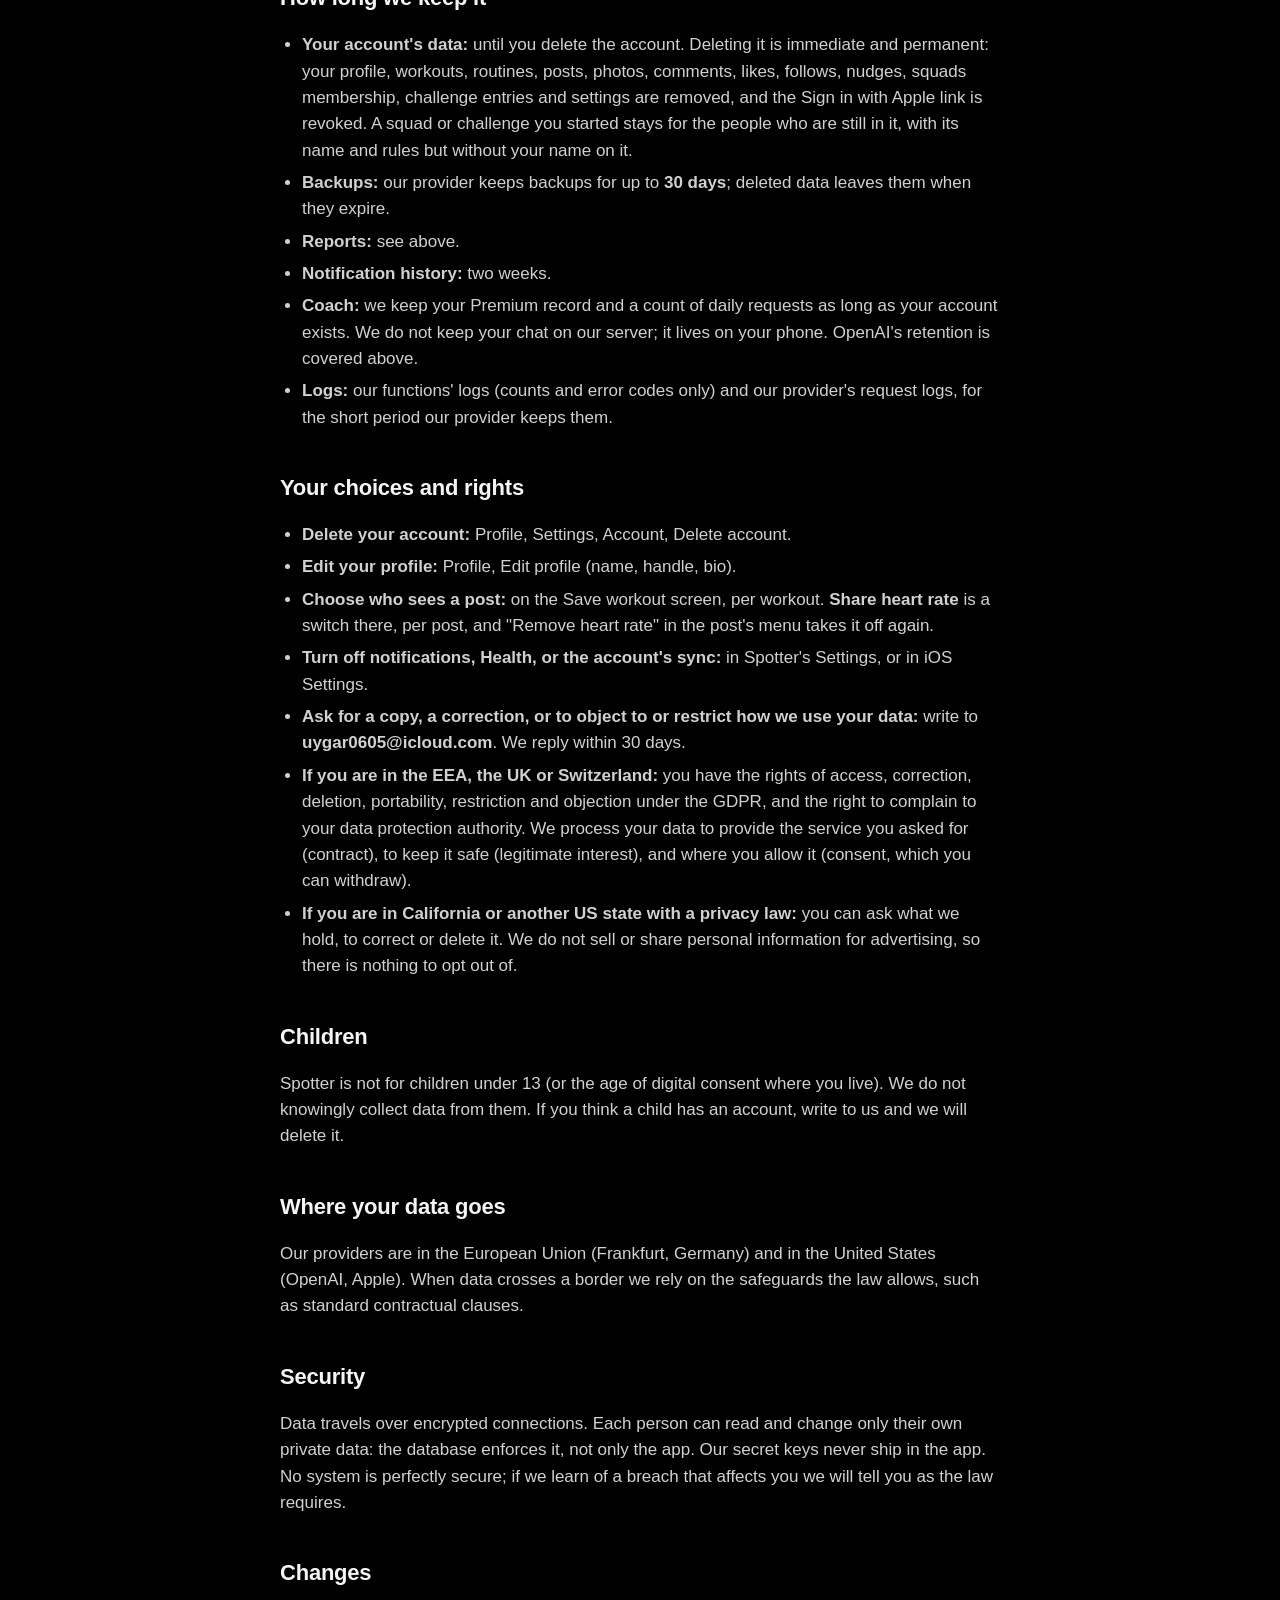
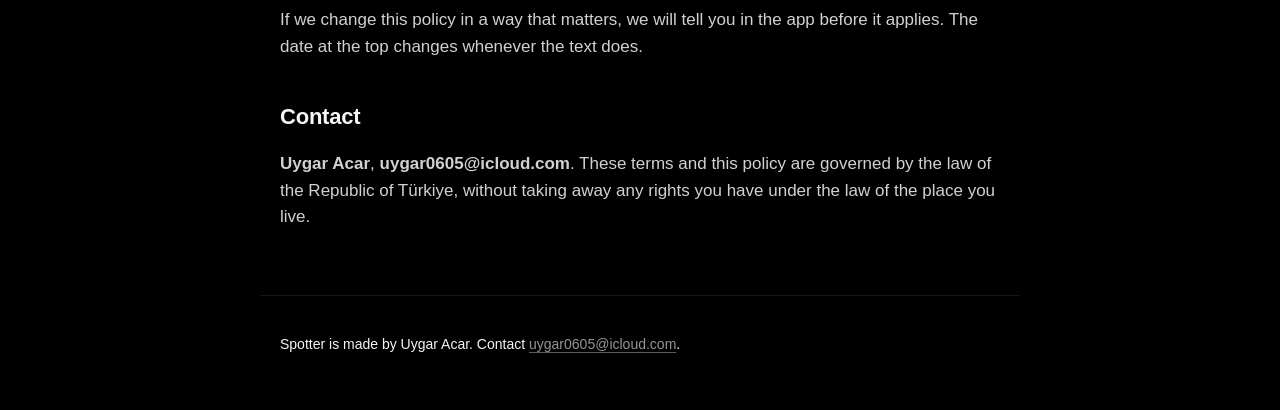
==== commit 2d2b1bf6: "Republish the privacy policy: workout photos and sharing Co-Authored-By: Claude Fable 5.2 <noreply@a" ====
--- a/privacy/index.html
+++ b/privacy/index.html
@@ -18,11 +18,11 @@
 <h2>The short version</h2>
 <ul><li>Spotter works without an account. Until you sign in, everything stays on your phone and nothing is sent to us.</li><li>If you sign in, we store your workouts and the things you choose to share, so they follow you across phones and your friends can see what you share.</li><li>We do not run ads, we do not track you across other apps and websites, and we do not sell your data.</li><li>Apple Health data stays on your phone, with one exception you control: if you turn on "Share heart rate" for a post, that post carries your average and max heart rate and the name of the device that recorded it. We never use Health data for ads and never sell it.</li><li>If you use the AI coach, a summary of your training and your chat are sent to OpenAI to write the answer.</li><li>You can delete your account, and everything on it, inside the app.</li></ul>
 <h2>What stays on your phone</h2>
-<p>Spotter is local-first. Your workouts, routines, custom exercises, settings and progress are saved on your phone first. If you never sign in, they never leave it. Apple Health works on your phone: Spotter can save your workouts to Health, read your body weight (to turn "2x bodyweight" into a number) and, once you allow it, read your heart rate over each workout (to show your average and highest). Your body weight and your saved workouts in Health are never uploaded, and a heart rate is not uploaded either unless you share it with a post (see "What you share"). Your heart rate is kept on your phone with the workout it belongs to. The photos you take for proof are kept on your phone until you share them.</p>
-<p>The answers you give while setting Spotter up stay on your phone even when you have an account: what usually gets in the way of training (which can include low energy or injuries), where you train, how many days you trained last week, and your streak goal. They are never uploaded, never shown to other people and never given to the coach. (The program builder starts its equipment question from where you train; the equipment you confirm there is one of the five answers it sends for a program.) The workout cards you make to share are drawn on your phone. Spotter adds one to your photo library only when you tap Save to Photos, and it cannot read your library.</p>
+<p>Spotter is local-first. Your workouts, routines, custom exercises, settings and progress are saved on your phone first. If you never sign in, they never leave it. Apple Health works on your phone: Spotter can save your workouts to Health, read your body weight (to turn "2x bodyweight" into a number) and, once you allow it, read your heart rate over each workout (to show your average and highest). Your body weight and your saved workouts in Health are never uploaded, and a heart rate is not uploaded either unless you share it with a post (see "What you share"). Your heart rate is kept on your phone with the workout it belongs to. The photos you take for proof, and the photos you add to a workout (from the camera, or picked from your library, which needs no access to it), are kept on your phone until you share them with a post.</p>
+<p>The answers you give while setting Spotter up stay on your phone even when you have an account: what usually gets in the way of training (which can include low energy or injuries), where you train, how many days you trained last week, and your streak goal. They are never uploaded, never shown to other people and never given to the coach. (The program builder starts its equipment question from where you train; the equipment you confirm there is one of the five answers it sends for a program.) The workout cards you make to share are drawn on your phone. Spotter adds one to your photo library only when you tap Save to Photos, and it cannot read your library. Sharing a card to Instagram Stories opens Instagram on your phone and gives it the picture; Spotter sends Meta nothing.</p>
 <h2>What we collect when you sign in</h2>
 <p>You sign in with Apple. We do not have a password for you and never see one.</p>
-<div class="table"><table><thead><tr><th>What</th><th>Why we need it</th></tr></thead><tbody><tr><td><strong>Sign in with Apple:</strong> your name (only if you choose to share it), your email address or Apple's private relay address, and a user ID from Apple</td><td>To create your account and know who you are</td></tr><tr><td><strong>Your profile:</strong> display name, handle, bio, home gym</td><td>So friends can find you and recognise you</td></tr><tr><td><strong>Your training:</strong> workouts with their exercises and sets, routines, custom exercises, units, goal, experience level, weekly commitment, XP, level and badges</td><td>To sync across your phones, to show your progress, and to run squads and challenges</td></tr><tr><td><strong>What you share:</strong> posts (title, caption, the numbers, every exercise and set of the workout, with any exercise notes) and their proof photos, likes, comments, follows, nudges and replies, squads and their forfeits, challenges, duels and attempts (with their photos)</td><td>So the people you share with can see it</td></tr><tr><td><strong>Heart rate, only when you choose:</strong> if you turn on "Share heart rate" for a post, that post carries your average and max heart rate over the workout and the name of the device that recorded it (for example Apple Watch or Garmin)</td><td>So the people who can see that post see it. It is off until you turn it on, it is your choice for each post, and nothing about your heart rate or the device is sent when it is off</td></tr><tr><td><strong>Reports and blocks:</strong> the reports you send (what, why, your optional note) and the people you block</td><td>To keep Spotter safe</td></tr><tr><td><strong>Notifications:</strong> your push notification token, whether it is a test or live token, the app version, your time zone, and which kinds of notification you want</td><td>To deliver the notifications you asked for, at the hours you set</td></tr><tr><td><strong>Premium:</strong> the App Store's signed record of your subscription (product, dates, transaction ids)</td><td>The coach's server checks it before it answers</td></tr><tr><td><strong>The AI coach:</strong> see below</td><td>To answer your questions and build your programs</td></tr></tbody></table></div>
+<div class="table"><table><thead><tr><th>What</th><th>Why we need it</th></tr></thead><tbody><tr><td><strong>Sign in with Apple:</strong> your name (only if you choose to share it), your email address or Apple's private relay address, and a user ID from Apple</td><td>To create your account and know who you are</td></tr><tr><td><strong>Your profile:</strong> display name, handle, bio, home gym</td><td>So friends can find you and recognise you</td></tr><tr><td><strong>Your training:</strong> workouts with their exercises and sets, routines, custom exercises, units, goal, experience level, weekly commitment, XP, level and badges</td><td>To sync across your phones, to show your progress, and to run squads and challenges</td></tr><tr><td><strong>What you share:</strong> posts (title, caption, the numbers, every exercise and set of the workout, with any exercise notes) and their photos (the proof photo and up to four more), likes, comments, follows, nudges and replies, squads and their forfeits, challenges, duels and attempts (with their photos)</td><td>So the people you share with can see it</td></tr><tr><td><strong>Heart rate, only when you choose:</strong> if you turn on "Share heart rate" for a post, that post carries your average and max heart rate over the workout and the name of the device that recorded it (for example Apple Watch or Garmin)</td><td>So the people who can see that post see it. It is off until you turn it on, it is your choice for each post, and nothing about your heart rate or the device is sent when it is off</td></tr><tr><td><strong>Reports and blocks:</strong> the reports you send (what, why, your optional note) and the people you block</td><td>To keep Spotter safe</td></tr><tr><td><strong>Notifications:</strong> your push notification token, whether it is a test or live token, the app version, your time zone, and which kinds of notification you want</td><td>To deliver the notifications you asked for, at the hours you set</td></tr><tr><td><strong>Premium:</strong> the App Store's signed record of your subscription (product, dates, transaction ids)</td><td>The coach's server checks it before it answers</td></tr><tr><td><strong>The AI coach:</strong> see below</td><td>To answer your questions and build your programs</td></tr></tbody></table></div>
 <p>We do not collect your location, your contacts, your advertising identifier, or what you do in other apps. Spotter has no analytics or advertising software in it. Our server functions log counts and error codes, never what anyone wrote and never keys or tokens. Our hosting provider also keeps standard request logs (such as your IP address, the address that was requested and the time) for a short period, to keep the service secure and working.</p>
 <h2>How we use it</h2>
 <p>To run Spotter: sign you in, sync your data, show your friends what you chose to share, score challenges and squad weeks, send the notifications you asked for, answer you from the coach, and check your subscription. To keep it safe: review reports, remove content that breaks the rules, and close accounts that abuse it. To answer you when you write to us. We do not use your data for advertising and we do not build advertising profiles.</p>
--- a/style.css
+++ b/style.css
@@ -44,3 +44,9 @@
 footer { max-width: 760px; margin: 0 auto; padding: 24px 20px 40px; border-top: 1px solid var(--line); color: var(--tertiary); font-size: 14px; }
 footer a { color: var(--secondary); }
 @media (max-width: 520px) { h1 { font-size: 32px; } nav a { margin-left: 12px; } }
+
+/* The banner a shared link (?u=handle) shows above the page. */
+.invite { border: 1px solid #2c2c2e; background: #111; border-radius: 20px; padding: 20px 22px; margin: 0 0 36px; }
+.invite[hidden] { display: none; }
+.invite-title { font-size: 1.25rem; font-weight: 700; margin: 0 0 14px; color: #f5f5f5; }
+.invite #invite-handle { color: #d4ff3a; }
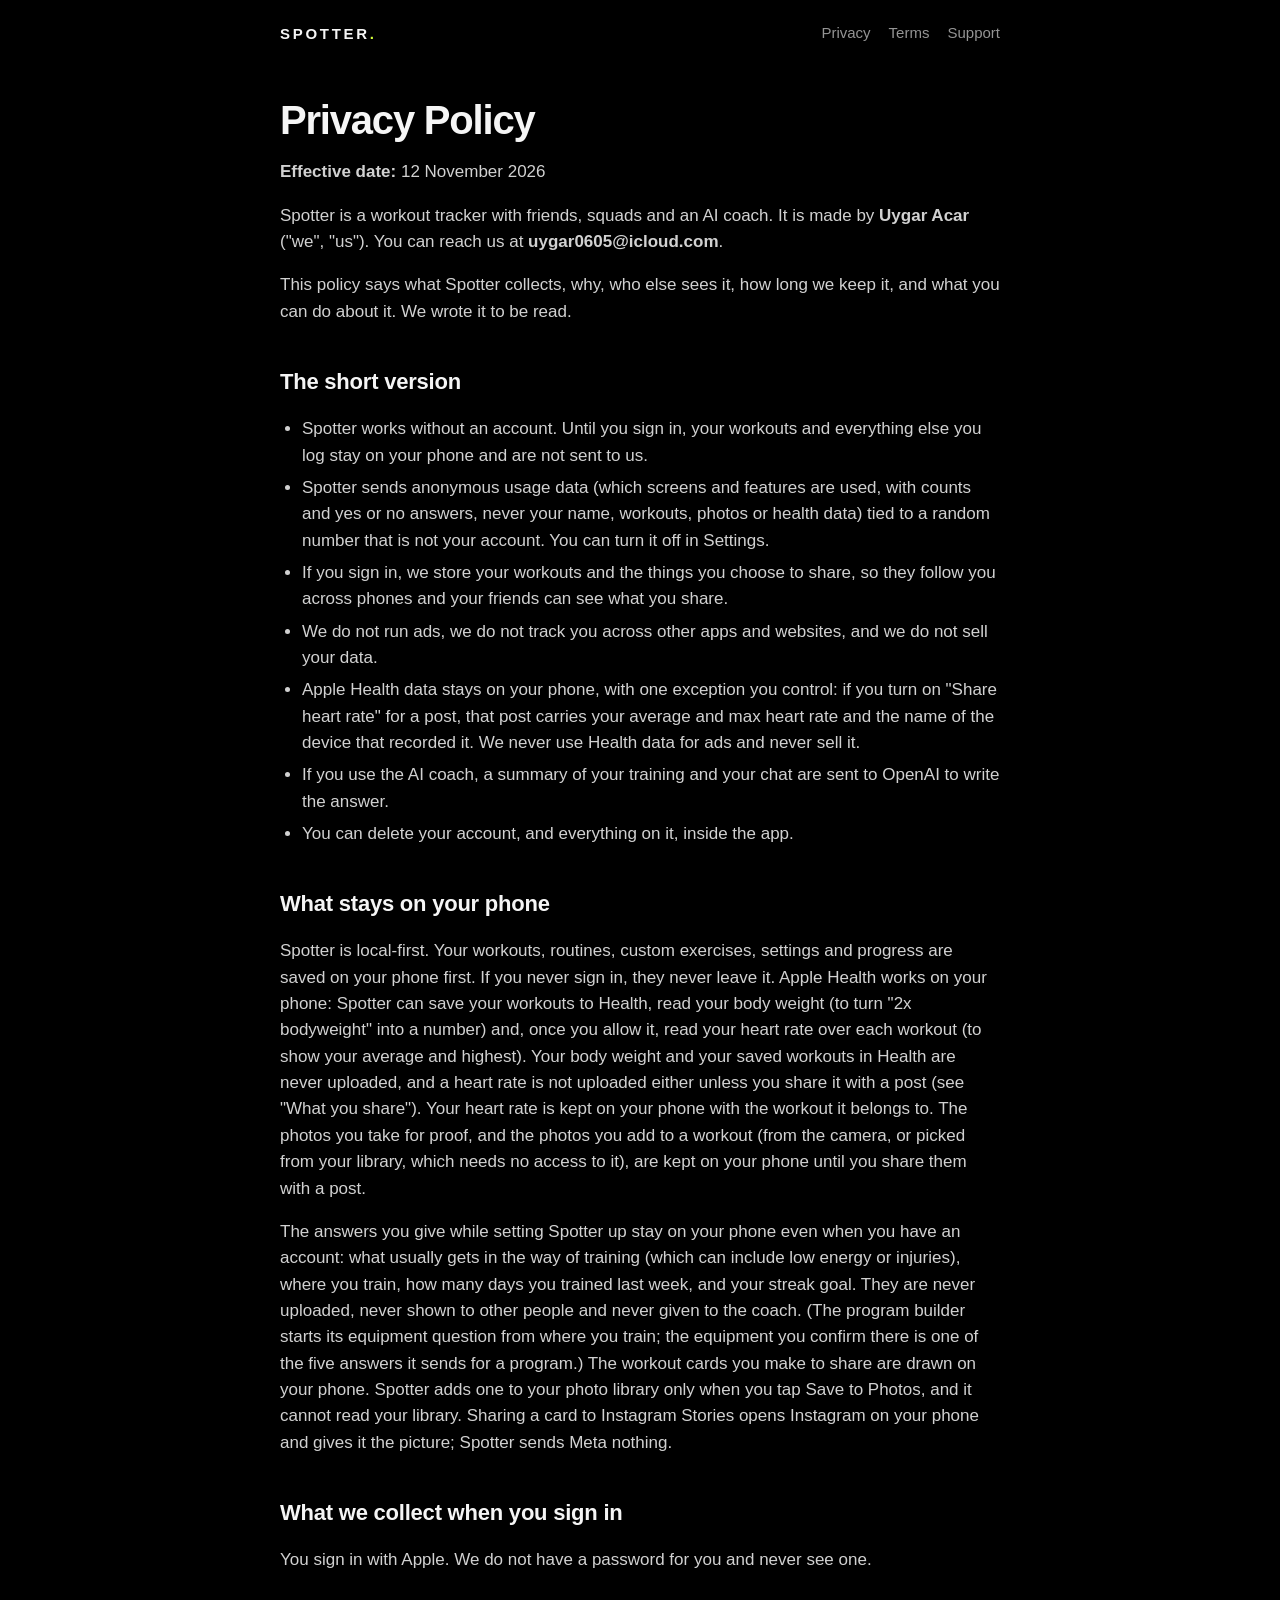
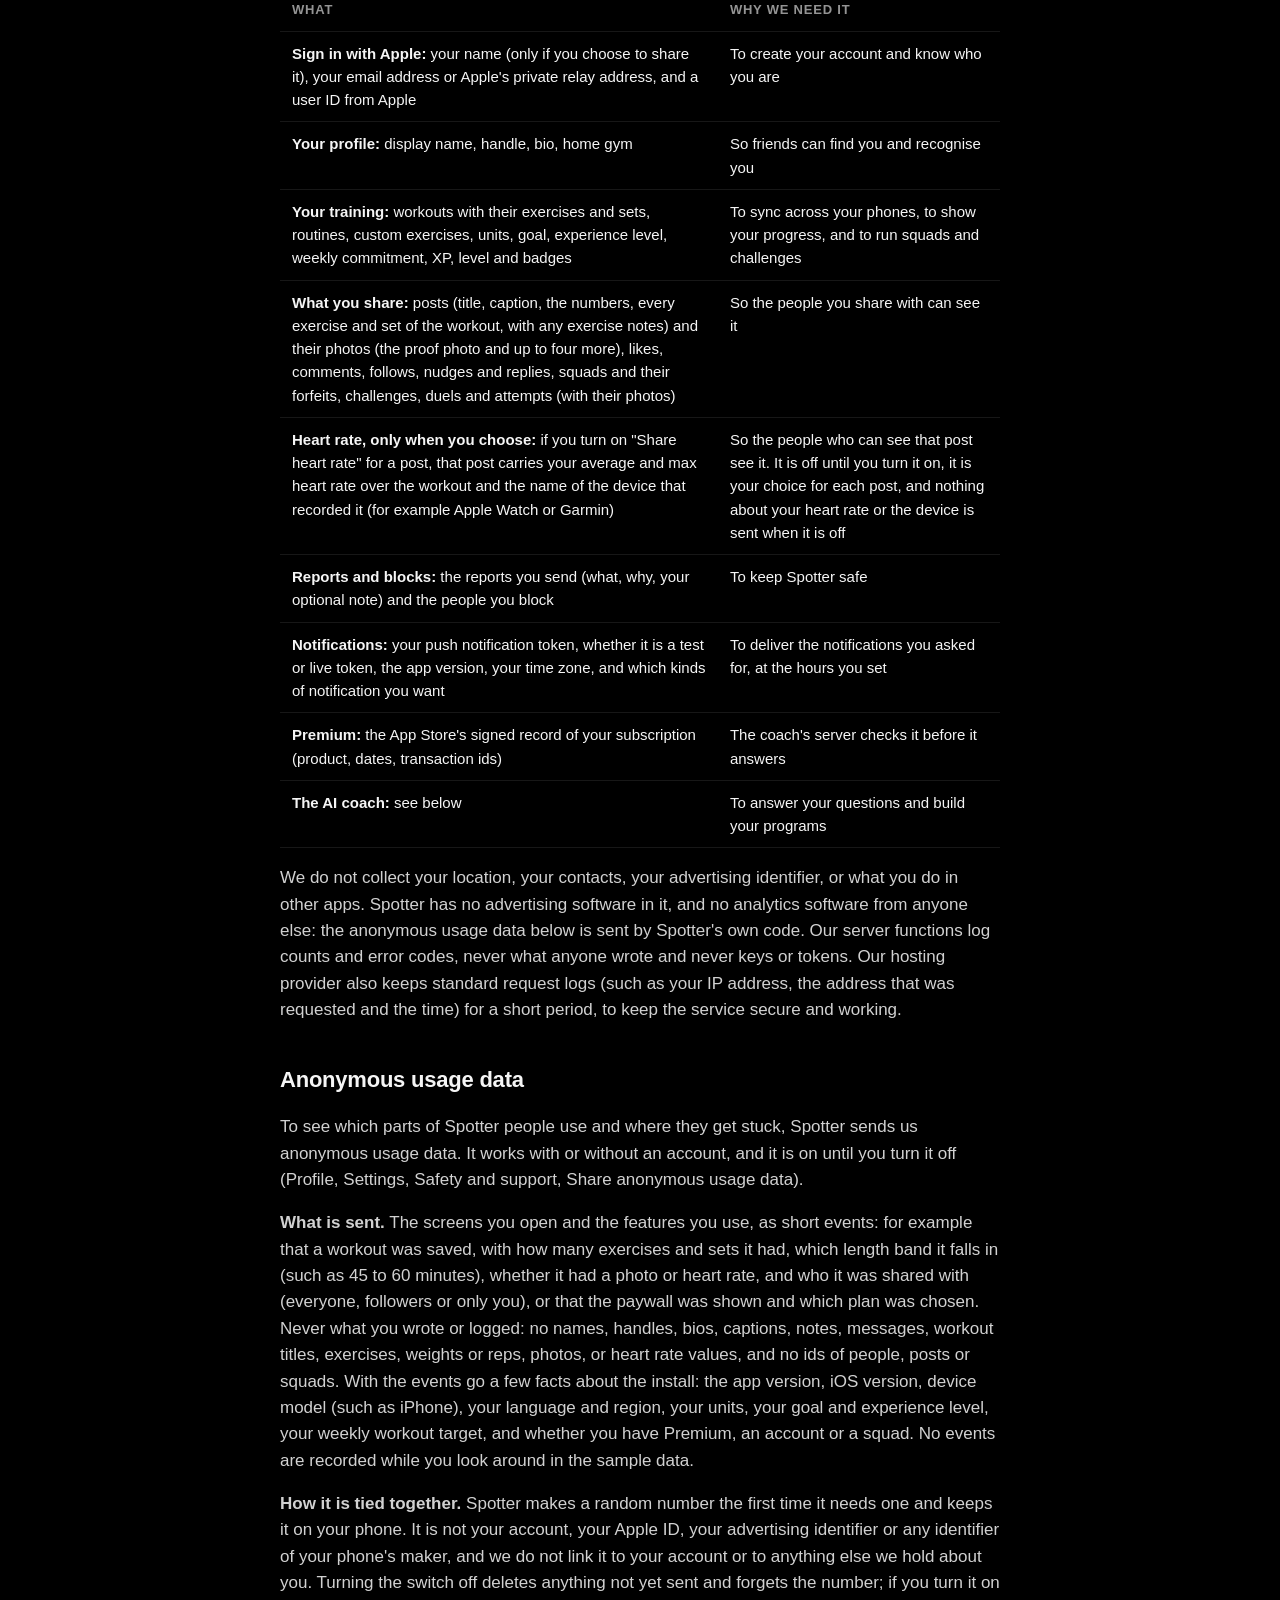
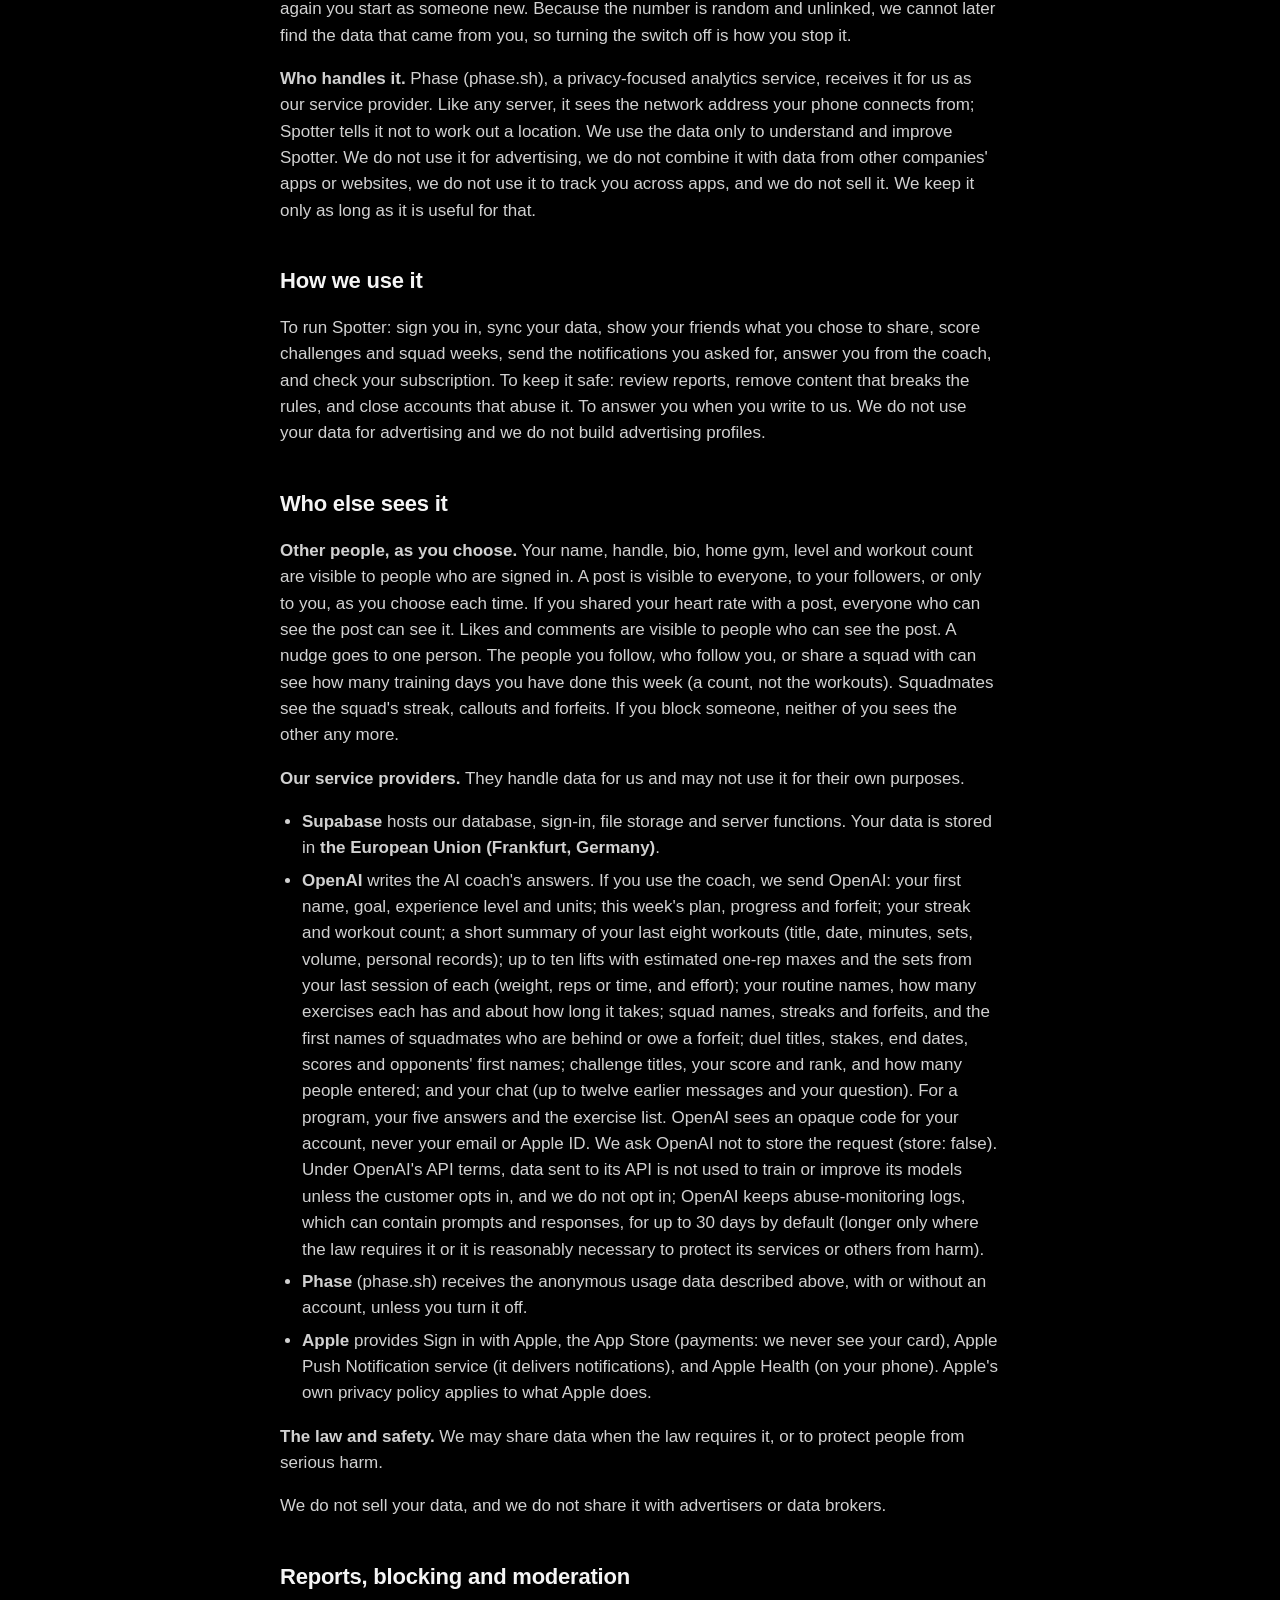
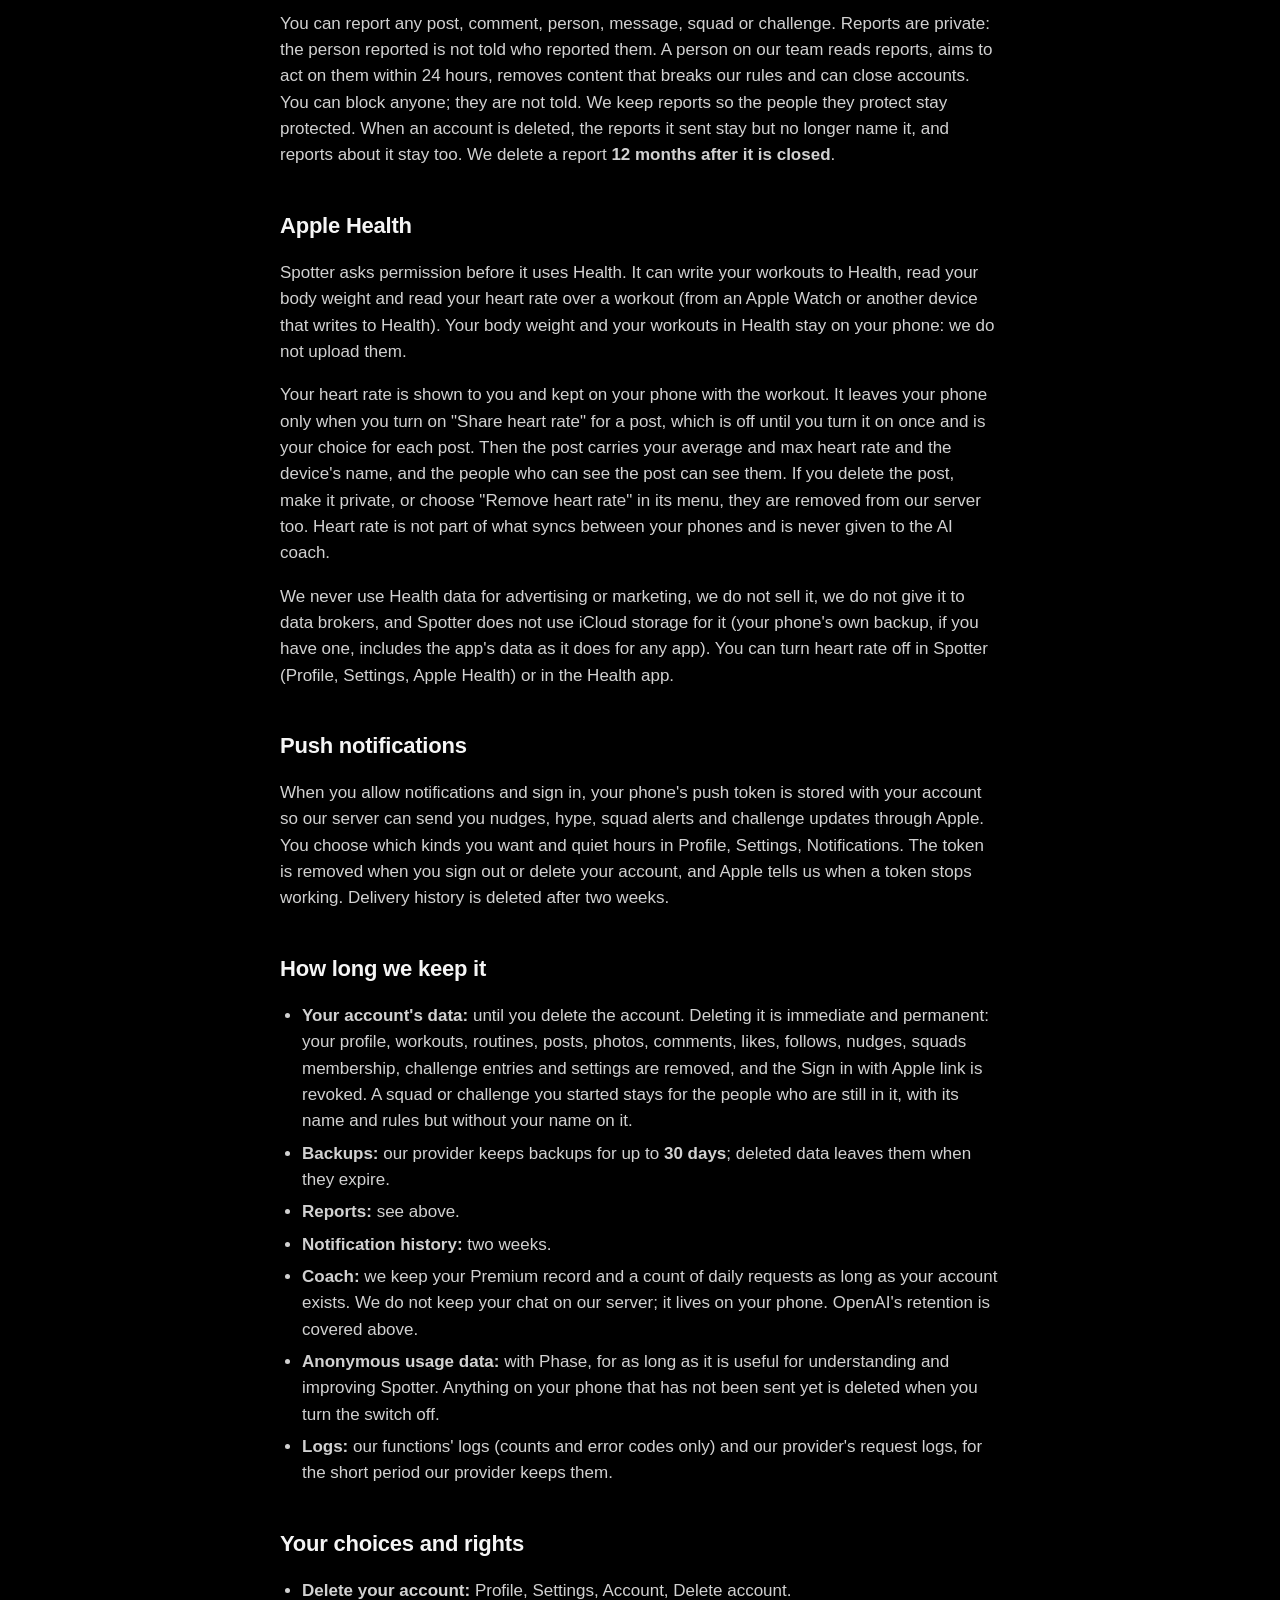
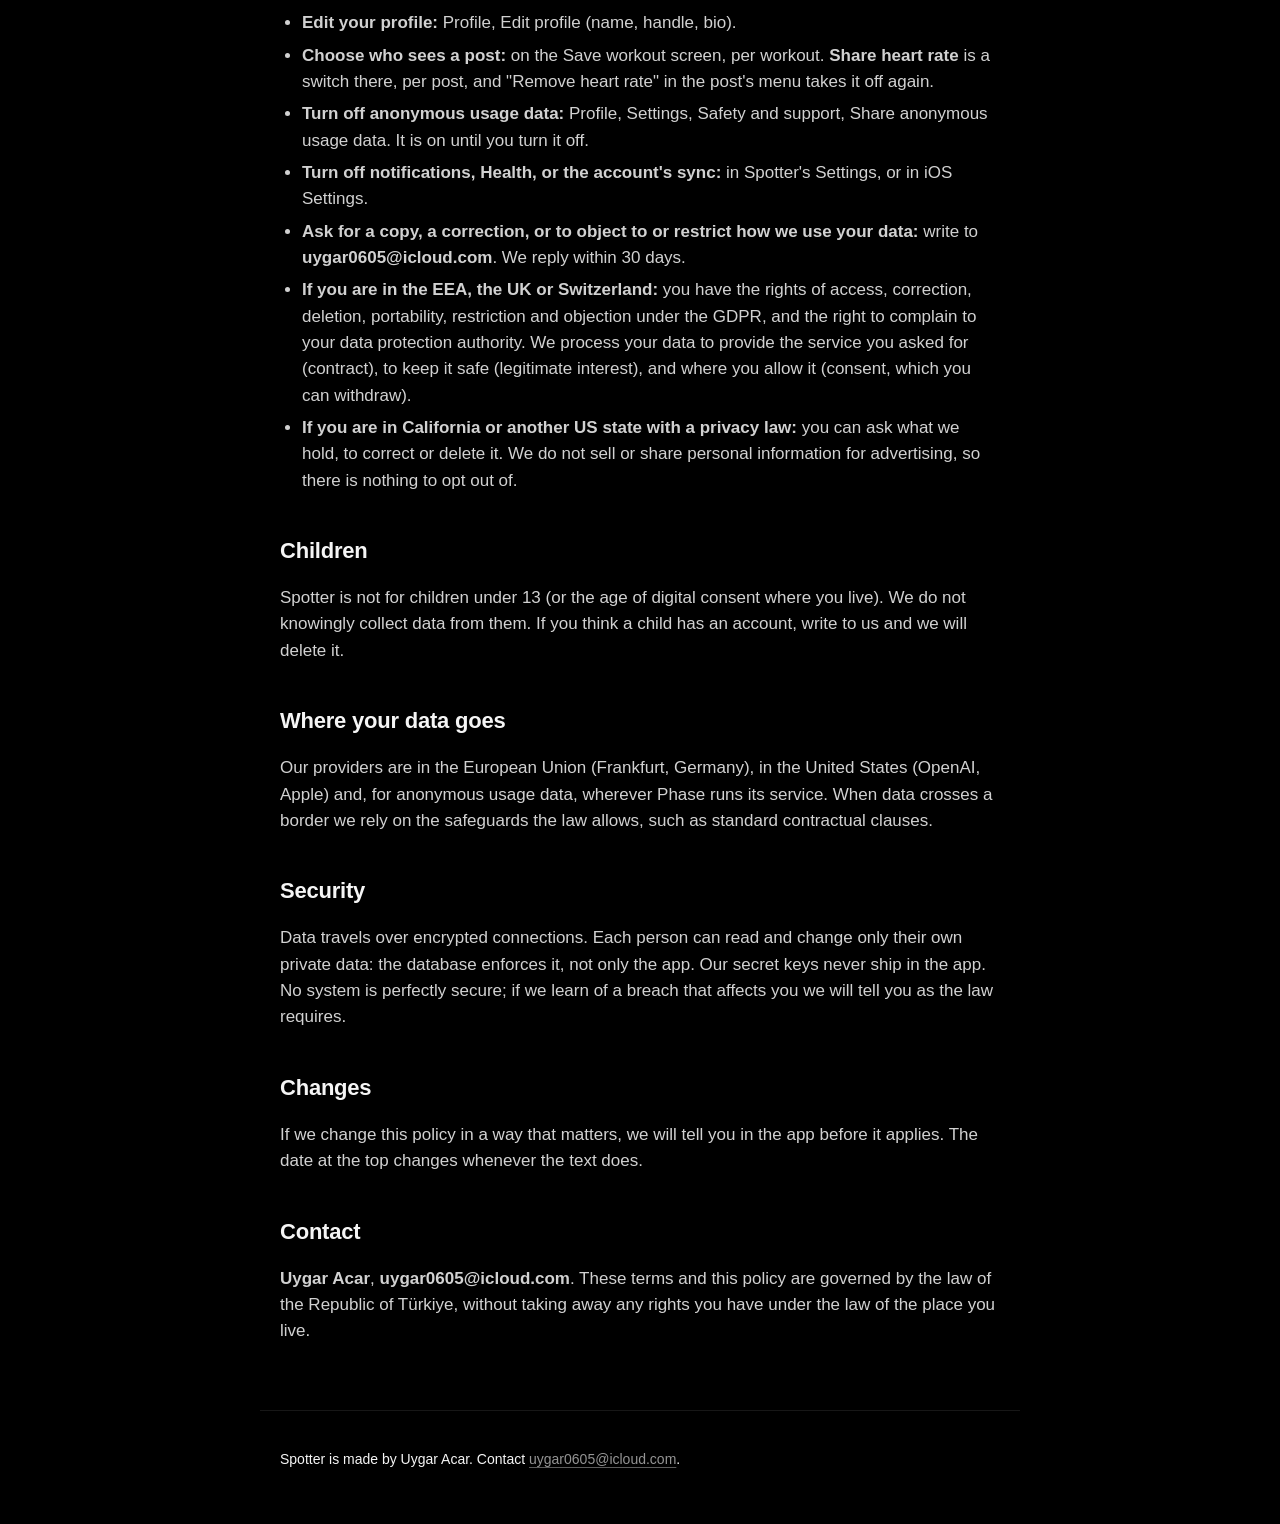
==== commit 00a6dd08: "Republish the privacy policy: anonymous usage data and how to turn it off Co-Authored-By: Claude Fab" ====
--- a/privacy/index.html
+++ b/privacy/index.html
@@ -16,20 +16,25 @@
 <p>Spotter is a workout tracker with friends, squads and an AI coach. It is made by <strong>Uygar Acar</strong> ("we", "us"). You can reach us at <strong>uygar0605@icloud.com</strong>.</p>
 <p>This policy says what Spotter collects, why, who else sees it, how long we keep it, and what you can do about it. We wrote it to be read.</p>
 <h2>The short version</h2>
-<ul><li>Spotter works without an account. Until you sign in, everything stays on your phone and nothing is sent to us.</li><li>If you sign in, we store your workouts and the things you choose to share, so they follow you across phones and your friends can see what you share.</li><li>We do not run ads, we do not track you across other apps and websites, and we do not sell your data.</li><li>Apple Health data stays on your phone, with one exception you control: if you turn on "Share heart rate" for a post, that post carries your average and max heart rate and the name of the device that recorded it. We never use Health data for ads and never sell it.</li><li>If you use the AI coach, a summary of your training and your chat are sent to OpenAI to write the answer.</li><li>You can delete your account, and everything on it, inside the app.</li></ul>
+<ul><li>Spotter works without an account. Until you sign in, your workouts and everything else you log stay on your phone and are not sent to us.</li><li>Spotter sends anonymous usage data (which screens and features are used, with counts and yes or no answers, never your name, workouts, photos or health data) tied to a random number that is not your account. You can turn it off in Settings.</li><li>If you sign in, we store your workouts and the things you choose to share, so they follow you across phones and your friends can see what you share.</li><li>We do not run ads, we do not track you across other apps and websites, and we do not sell your data.</li><li>Apple Health data stays on your phone, with one exception you control: if you turn on "Share heart rate" for a post, that post carries your average and max heart rate and the name of the device that recorded it. We never use Health data for ads and never sell it.</li><li>If you use the AI coach, a summary of your training and your chat are sent to OpenAI to write the answer.</li><li>You can delete your account, and everything on it, inside the app.</li></ul>
 <h2>What stays on your phone</h2>
 <p>Spotter is local-first. Your workouts, routines, custom exercises, settings and progress are saved on your phone first. If you never sign in, they never leave it. Apple Health works on your phone: Spotter can save your workouts to Health, read your body weight (to turn "2x bodyweight" into a number) and, once you allow it, read your heart rate over each workout (to show your average and highest). Your body weight and your saved workouts in Health are never uploaded, and a heart rate is not uploaded either unless you share it with a post (see "What you share"). Your heart rate is kept on your phone with the workout it belongs to. The photos you take for proof, and the photos you add to a workout (from the camera, or picked from your library, which needs no access to it), are kept on your phone until you share them with a post.</p>
 <p>The answers you give while setting Spotter up stay on your phone even when you have an account: what usually gets in the way of training (which can include low energy or injuries), where you train, how many days you trained last week, and your streak goal. They are never uploaded, never shown to other people and never given to the coach. (The program builder starts its equipment question from where you train; the equipment you confirm there is one of the five answers it sends for a program.) The workout cards you make to share are drawn on your phone. Spotter adds one to your photo library only when you tap Save to Photos, and it cannot read your library. Sharing a card to Instagram Stories opens Instagram on your phone and gives it the picture; Spotter sends Meta nothing.</p>
 <h2>What we collect when you sign in</h2>
 <p>You sign in with Apple. We do not have a password for you and never see one.</p>
 <div class="table"><table><thead><tr><th>What</th><th>Why we need it</th></tr></thead><tbody><tr><td><strong>Sign in with Apple:</strong> your name (only if you choose to share it), your email address or Apple's private relay address, and a user ID from Apple</td><td>To create your account and know who you are</td></tr><tr><td><strong>Your profile:</strong> display name, handle, bio, home gym</td><td>So friends can find you and recognise you</td></tr><tr><td><strong>Your training:</strong> workouts with their exercises and sets, routines, custom exercises, units, goal, experience level, weekly commitment, XP, level and badges</td><td>To sync across your phones, to show your progress, and to run squads and challenges</td></tr><tr><td><strong>What you share:</strong> posts (title, caption, the numbers, every exercise and set of the workout, with any exercise notes) and their photos (the proof photo and up to four more), likes, comments, follows, nudges and replies, squads and their forfeits, challenges, duels and attempts (with their photos)</td><td>So the people you share with can see it</td></tr><tr><td><strong>Heart rate, only when you choose:</strong> if you turn on "Share heart rate" for a post, that post carries your average and max heart rate over the workout and the name of the device that recorded it (for example Apple Watch or Garmin)</td><td>So the people who can see that post see it. It is off until you turn it on, it is your choice for each post, and nothing about your heart rate or the device is sent when it is off</td></tr><tr><td><strong>Reports and blocks:</strong> the reports you send (what, why, your optional note) and the people you block</td><td>To keep Spotter safe</td></tr><tr><td><strong>Notifications:</strong> your push notification token, whether it is a test or live token, the app version, your time zone, and which kinds of notification you want</td><td>To deliver the notifications you asked for, at the hours you set</td></tr><tr><td><strong>Premium:</strong> the App Store's signed record of your subscription (product, dates, transaction ids)</td><td>The coach's server checks it before it answers</td></tr><tr><td><strong>The AI coach:</strong> see below</td><td>To answer your questions and build your programs</td></tr></tbody></table></div>
-<p>We do not collect your location, your contacts, your advertising identifier, or what you do in other apps. Spotter has no analytics or advertising software in it. Our server functions log counts and error codes, never what anyone wrote and never keys or tokens. Our hosting provider also keeps standard request logs (such as your IP address, the address that was requested and the time) for a short period, to keep the service secure and working.</p>
+<p>We do not collect your location, your contacts, your advertising identifier, or what you do in other apps. Spotter has no advertising software in it, and no analytics software from anyone else: the anonymous usage data below is sent by Spotter's own code. Our server functions log counts and error codes, never what anyone wrote and never keys or tokens. Our hosting provider also keeps standard request logs (such as your IP address, the address that was requested and the time) for a short period, to keep the service secure and working.</p>
+<h2>Anonymous usage data</h2>
+<p>To see which parts of Spotter people use and where they get stuck, Spotter sends us anonymous usage data. It works with or without an account, and it is on until you turn it off (Profile, Settings, Safety and support, Share anonymous usage data).</p>
+<p><strong>What is sent.</strong> The screens you open and the features you use, as short events: for example that a workout was saved, with how many exercises and sets it had, which length band it falls in (such as 45 to 60 minutes), whether it had a photo or heart rate, and who it was shared with (everyone, followers or only you), or that the paywall was shown and which plan was chosen. Never what you wrote or logged: no names, handles, bios, captions, notes, messages, workout titles, exercises, weights or reps, photos, or heart rate values, and no ids of people, posts or squads. With the events go a few facts about the install: the app version, iOS version, device model (such as iPhone), your language and region, your units, your goal and experience level, your weekly workout target, and whether you have Premium, an account or a squad. No events are recorded while you look around in the sample data.</p>
+<p><strong>How it is tied together.</strong> Spotter makes a random number the first time it needs one and keeps it on your phone. It is not your account, your Apple ID, your advertising identifier or any identifier of your phone's maker, and we do not link it to your account or to anything else we hold about you. Turning the switch off deletes anything not yet sent and forgets the number; if you turn it on again you start as someone new. Because the number is random and unlinked, we cannot later find the data that came from you, so turning the switch off is how you stop it.</p>
+<p><strong>Who handles it.</strong> Phase (phase.sh), a privacy-focused analytics service, receives it for us as our service provider. Like any server, it sees the network address your phone connects from; Spotter tells it not to work out a location. We use the data only to understand and improve Spotter. We do not use it for advertising, we do not combine it with data from other companies' apps or websites, we do not use it to track you across apps, and we do not sell it. We keep it only as long as it is useful for that.</p>
 <h2>How we use it</h2>
 <p>To run Spotter: sign you in, sync your data, show your friends what you chose to share, score challenges and squad weeks, send the notifications you asked for, answer you from the coach, and check your subscription. To keep it safe: review reports, remove content that breaks the rules, and close accounts that abuse it. To answer you when you write to us. We do not use your data for advertising and we do not build advertising profiles.</p>
 <h2>Who else sees it</h2>
 <p><strong>Other people, as you choose.</strong> Your name, handle, bio, home gym, level and workout count are visible to people who are signed in. A post is visible to everyone, to your followers, or only to you, as you choose each time. If you shared your heart rate with a post, everyone who can see the post can see it. Likes and comments are visible to people who can see the post. A nudge goes to one person. The people you follow, who follow you, or share a squad with can see how many training days you have done this week (a count, not the workouts). Squadmates see the squad's streak, callouts and forfeits. If you block someone, neither of you sees the other any more.</p>
 <p><strong>Our service providers.</strong> They handle data for us and may not use it for their own purposes.</p>
-<ul><li><strong>Supabase</strong> hosts our database, sign-in, file storage and server functions. Your data is stored in <strong>the European Union (Frankfurt, Germany)</strong>.</li><li><strong>OpenAI</strong> writes the AI coach's answers. If you use the coach, we send OpenAI: your first name, goal, experience level and units; this week's plan, progress and forfeit; your streak and workout count; a short summary of your last eight workouts (title, date, minutes, sets, volume, personal records); up to ten lifts with estimated one-rep maxes and the sets from your last session of each (weight, reps or time, and effort); your routine names, how many exercises each has and about how long it takes; squad names, streaks and forfeits, and the first names of squadmates who are behind or owe a forfeit; duel titles, stakes, end dates, scores and opponents' first names; challenge titles, your score and rank, and how many people entered; and your chat (up to twelve earlier messages and your question). For a program, your five answers and the exercise list. OpenAI sees an opaque code for your account, never your email or Apple ID. We ask OpenAI not to store the request (store: false). Under OpenAI's API terms, data sent to its API is not used to train or improve its models unless the customer opts in, and we do not opt in; OpenAI keeps abuse-monitoring logs, which can contain prompts and responses, for up to 30 days by default (longer only where the law requires it or it is reasonably necessary to protect its services or others from harm).</li><li><strong>Apple</strong> provides Sign in with Apple, the App Store (payments: we never see your card), Apple Push Notification service (it delivers notifications), and Apple Health (on your phone). Apple's own privacy policy applies to what Apple does.</li></ul>
+<ul><li><strong>Supabase</strong> hosts our database, sign-in, file storage and server functions. Your data is stored in <strong>the European Union (Frankfurt, Germany)</strong>.</li><li><strong>OpenAI</strong> writes the AI coach's answers. If you use the coach, we send OpenAI: your first name, goal, experience level and units; this week's plan, progress and forfeit; your streak and workout count; a short summary of your last eight workouts (title, date, minutes, sets, volume, personal records); up to ten lifts with estimated one-rep maxes and the sets from your last session of each (weight, reps or time, and effort); your routine names, how many exercises each has and about how long it takes; squad names, streaks and forfeits, and the first names of squadmates who are behind or owe a forfeit; duel titles, stakes, end dates, scores and opponents' first names; challenge titles, your score and rank, and how many people entered; and your chat (up to twelve earlier messages and your question). For a program, your five answers and the exercise list. OpenAI sees an opaque code for your account, never your email or Apple ID. We ask OpenAI not to store the request (store: false). Under OpenAI's API terms, data sent to its API is not used to train or improve its models unless the customer opts in, and we do not opt in; OpenAI keeps abuse-monitoring logs, which can contain prompts and responses, for up to 30 days by default (longer only where the law requires it or it is reasonably necessary to protect its services or others from harm).</li><li><strong>Phase</strong> (phase.sh) receives the anonymous usage data described above, with or without an account, unless you turn it off.</li><li><strong>Apple</strong> provides Sign in with Apple, the App Store (payments: we never see your card), Apple Push Notification service (it delivers notifications), and Apple Health (on your phone). Apple's own privacy policy applies to what Apple does.</li></ul>
 <p><strong>The law and safety.</strong> We may share data when the law requires it, or to protect people from serious harm.</p>
 <p>We do not sell your data, and we do not share it with advertisers or data brokers.</p>
 <h2>Reports, blocking and moderation</h2>
@@ -41,13 +46,13 @@
 <h2>Push notifications</h2>
 <p>When you allow notifications and sign in, your phone's push token is stored with your account so our server can send you nudges, hype, squad alerts and challenge updates through Apple. You choose which kinds you want and quiet hours in Profile, Settings, Notifications. The token is removed when you sign out or delete your account, and Apple tells us when a token stops working. Delivery history is deleted after two weeks.</p>
 <h2>How long we keep it</h2>
-<ul><li><strong>Your account's data:</strong> until you delete the account. Deleting it is immediate and permanent: your profile, workouts, routines, posts, photos, comments, likes, follows, nudges, squads membership, challenge entries and settings are removed, and the Sign in with Apple link is revoked. A squad or challenge you started stays for the people who are still in it, with its name and rules but without your name on it.</li><li><strong>Backups:</strong> our provider keeps backups for up to <strong>30 days</strong>; deleted data leaves them when they expire.</li><li><strong>Reports:</strong> see above.</li><li><strong>Notification history:</strong> two weeks.</li><li><strong>Coach:</strong> we keep your Premium record and a count of daily requests as long as your account exists. We do not keep your chat on our server; it lives on your phone. OpenAI's retention is covered above.</li><li><strong>Logs:</strong> our functions' logs (counts and error codes only) and our provider's request logs, for the short period our provider keeps them.</li></ul>
+<ul><li><strong>Your account's data:</strong> until you delete the account. Deleting it is immediate and permanent: your profile, workouts, routines, posts, photos, comments, likes, follows, nudges, squads membership, challenge entries and settings are removed, and the Sign in with Apple link is revoked. A squad or challenge you started stays for the people who are still in it, with its name and rules but without your name on it.</li><li><strong>Backups:</strong> our provider keeps backups for up to <strong>30 days</strong>; deleted data leaves them when they expire.</li><li><strong>Reports:</strong> see above.</li><li><strong>Notification history:</strong> two weeks.</li><li><strong>Coach:</strong> we keep your Premium record and a count of daily requests as long as your account exists. We do not keep your chat on our server; it lives on your phone. OpenAI's retention is covered above.</li><li><strong>Anonymous usage data:</strong> with Phase, for as long as it is useful for understanding and improving Spotter. Anything on your phone that has not been sent yet is deleted when you turn the switch off.</li><li><strong>Logs:</strong> our functions' logs (counts and error codes only) and our provider's request logs, for the short period our provider keeps them.</li></ul>
 <h2>Your choices and rights</h2>
-<ul><li><strong>Delete your account:</strong> Profile, Settings, Account, Delete account.</li><li><strong>Edit your profile:</strong> Profile, Edit profile (name, handle, bio).</li><li><strong>Choose who sees a post:</strong> on the Save workout screen, per workout. <strong>Share heart rate</strong> is a switch there, per post, and "Remove heart rate" in the post's menu takes it off again.</li><li><strong>Turn off notifications, Health, or the account's sync:</strong> in Spotter's Settings, or in iOS Settings.</li><li><strong>Ask for a copy, a correction, or to object to or restrict how we use your data:</strong> write to <strong>uygar0605@icloud.com</strong>. We reply within 30 days.</li><li><strong>If you are in the EEA, the UK or Switzerland:</strong> you have the rights of access, correction, deletion, portability, restriction and objection under the GDPR, and the right to complain to your data protection authority. We process your data to provide the service you asked for (contract), to keep it safe (legitimate interest), and where you allow it (consent, which you can withdraw).</li><li><strong>If you are in California or another US state with a privacy law:</strong> you can ask what we hold, to correct or delete it. We do not sell or share personal information for advertising, so there is nothing to opt out of.</li></ul>
+<ul><li><strong>Delete your account:</strong> Profile, Settings, Account, Delete account.</li><li><strong>Edit your profile:</strong> Profile, Edit profile (name, handle, bio).</li><li><strong>Choose who sees a post:</strong> on the Save workout screen, per workout. <strong>Share heart rate</strong> is a switch there, per post, and "Remove heart rate" in the post's menu takes it off again.</li><li><strong>Turn off anonymous usage data:</strong> Profile, Settings, Safety and support, Share anonymous usage data. It is on until you turn it off.</li><li><strong>Turn off notifications, Health, or the account's sync:</strong> in Spotter's Settings, or in iOS Settings.</li><li><strong>Ask for a copy, a correction, or to object to or restrict how we use your data:</strong> write to <strong>uygar0605@icloud.com</strong>. We reply within 30 days.</li><li><strong>If you are in the EEA, the UK or Switzerland:</strong> you have the rights of access, correction, deletion, portability, restriction and objection under the GDPR, and the right to complain to your data protection authority. We process your data to provide the service you asked for (contract), to keep it safe (legitimate interest), and where you allow it (consent, which you can withdraw).</li><li><strong>If you are in California or another US state with a privacy law:</strong> you can ask what we hold, to correct or delete it. We do not sell or share personal information for advertising, so there is nothing to opt out of.</li></ul>
 <h2>Children</h2>
 <p>Spotter is not for children under 13 (or the age of digital consent where you live). We do not knowingly collect data from them. If you think a child has an account, write to us and we will delete it.</p>
 <h2>Where your data goes</h2>
-<p>Our providers are in the European Union (Frankfurt, Germany) and in the United States (OpenAI, Apple). When data crosses a border we rely on the safeguards the law allows, such as standard contractual clauses.</p>
+<p>Our providers are in the European Union (Frankfurt, Germany), in the United States (OpenAI, Apple) and, for anonymous usage data, wherever Phase runs its service. When data crosses a border we rely on the safeguards the law allows, such as standard contractual clauses.</p>
 <h2>Security</h2>
 <p>Data travels over encrypted connections. Each person can read and change only their own private data: the database enforces it, not only the app. Our secret keys never ship in the app. No system is perfectly secure; if we learn of a breach that affects you we will tell you as the law requires.</p>
 <h2>Changes</h2>
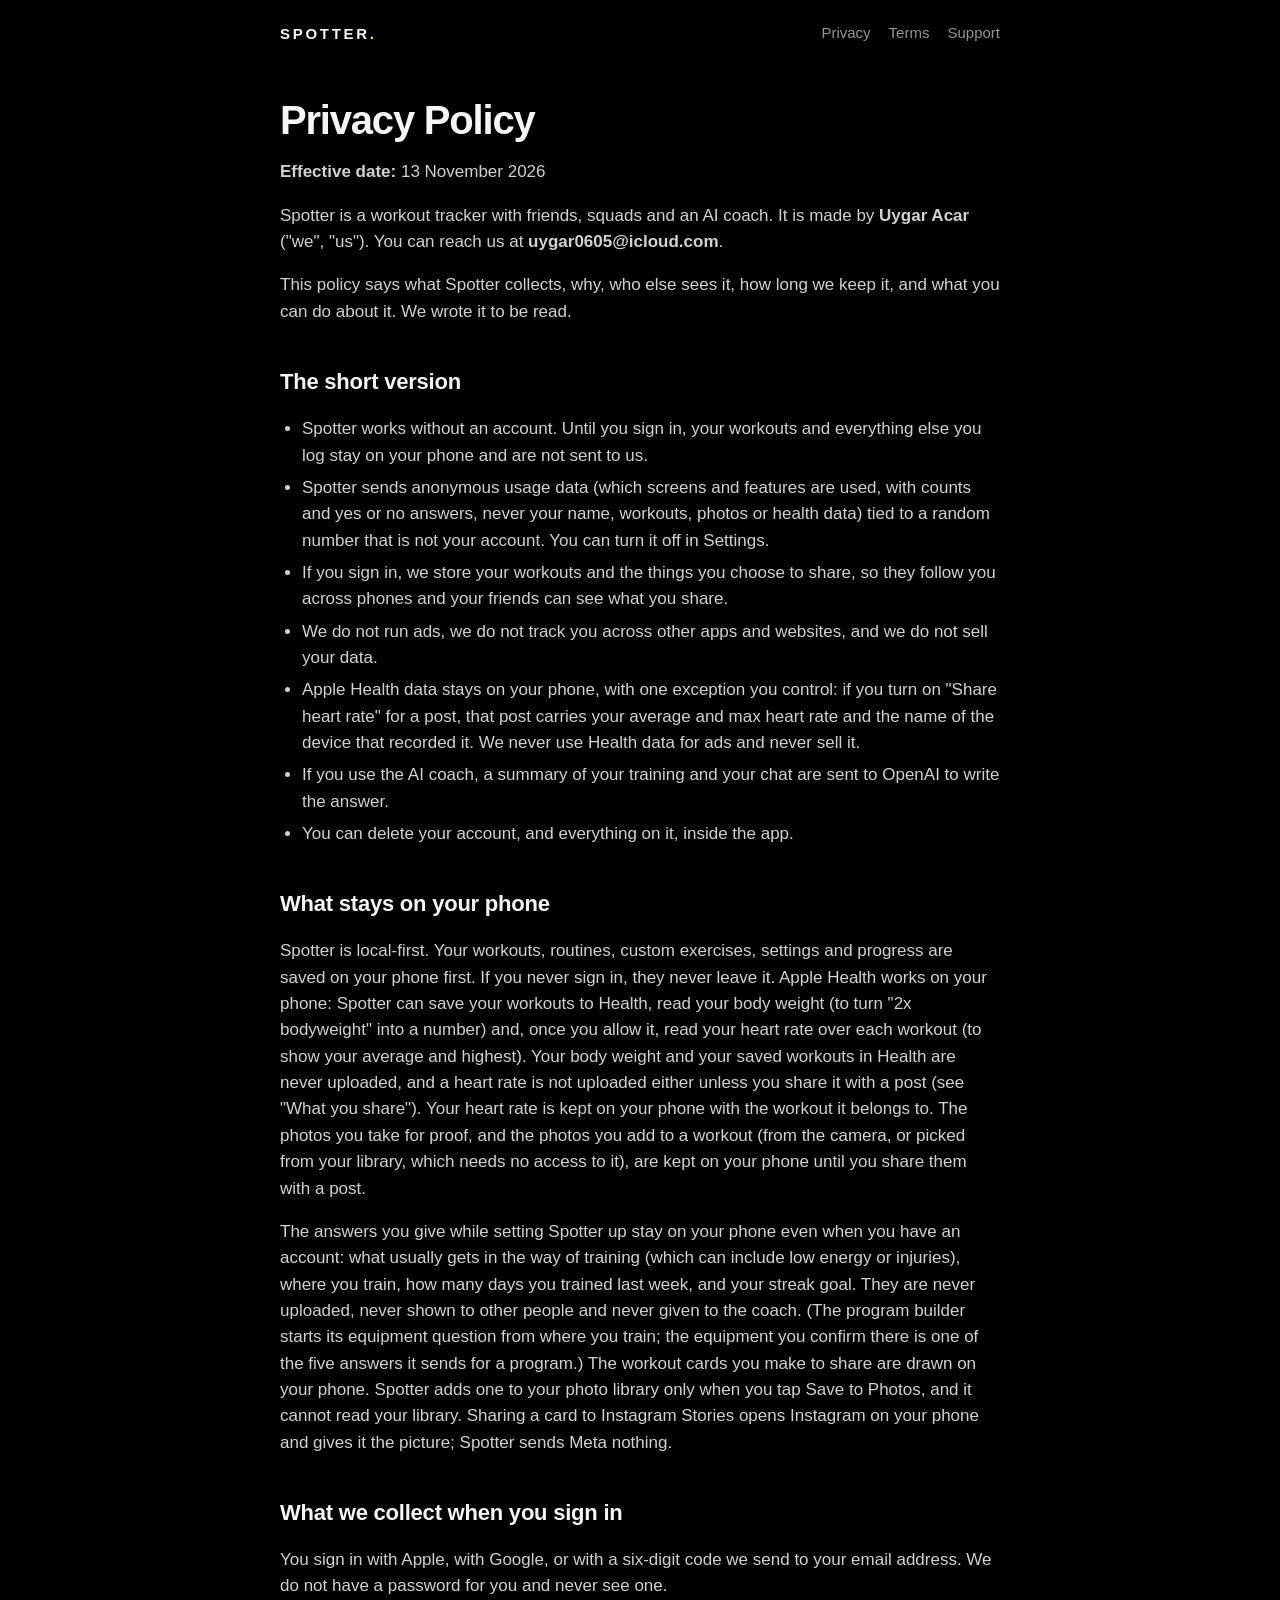
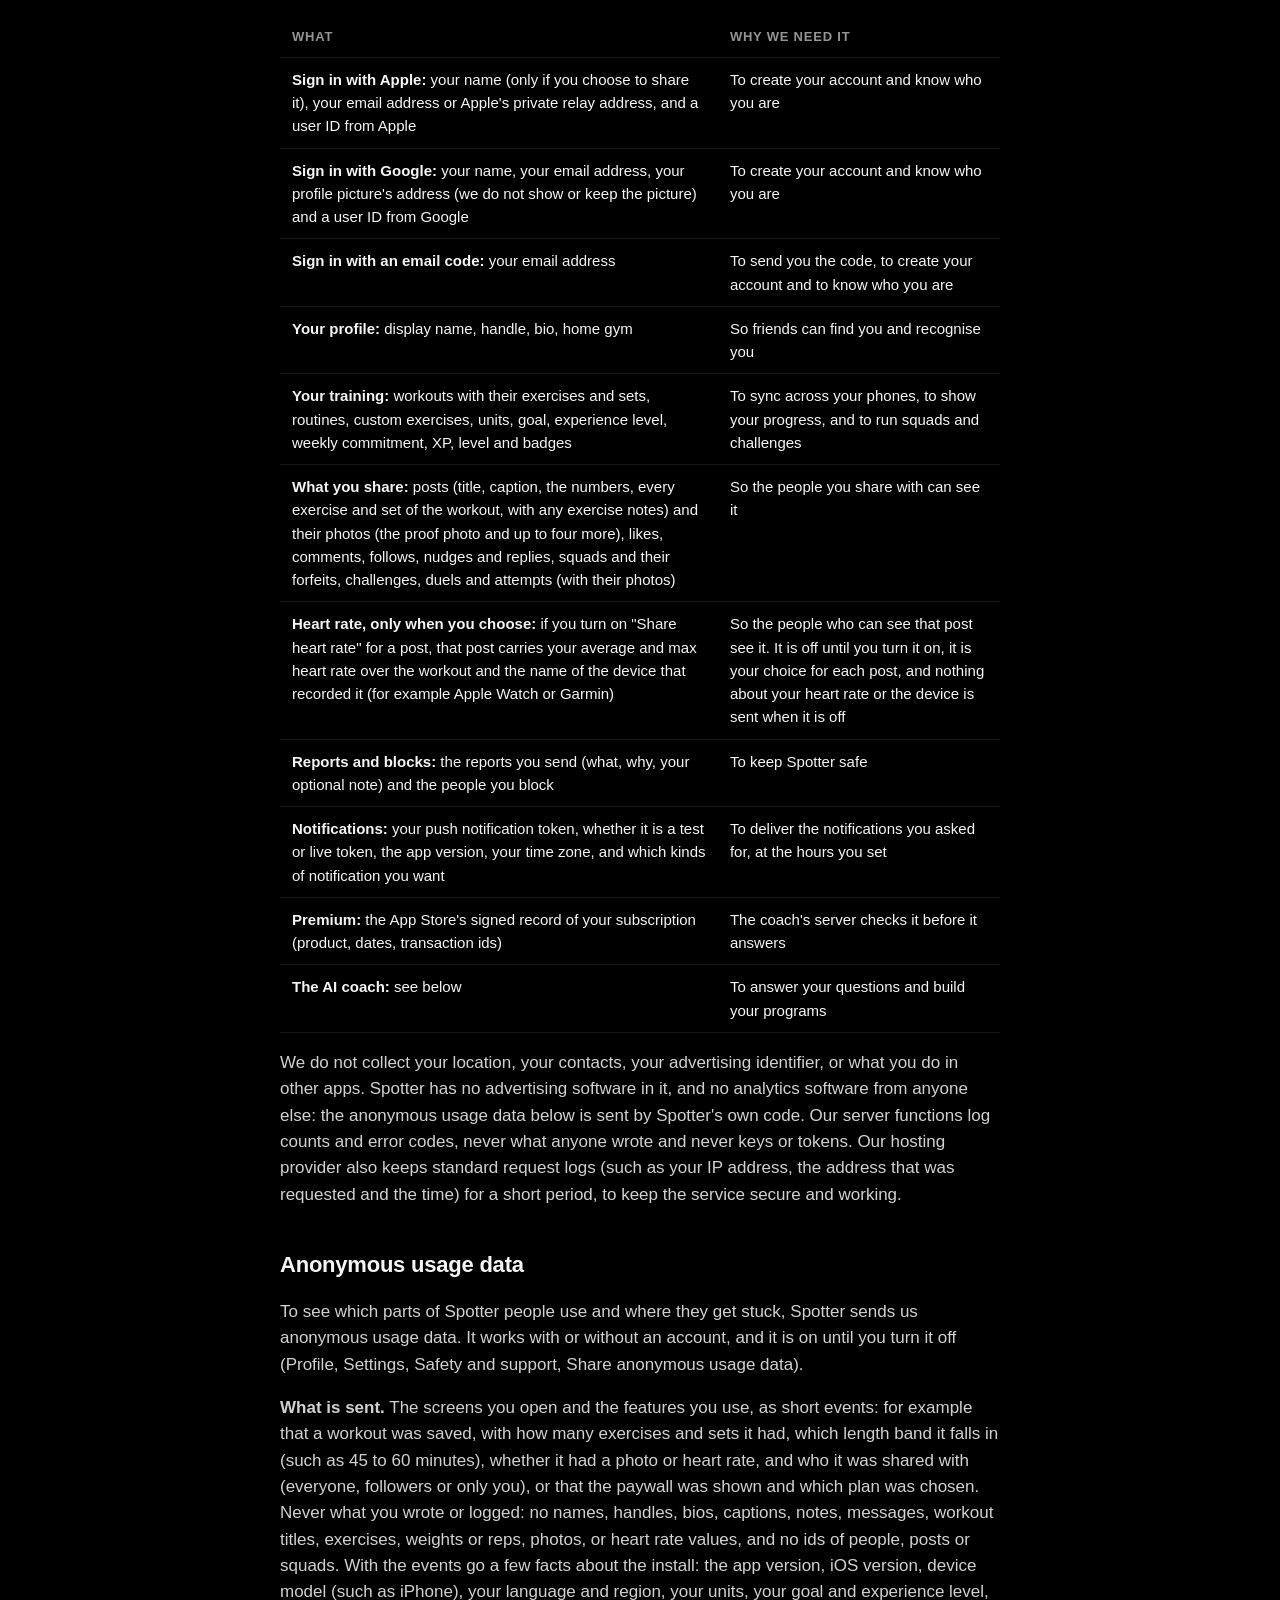
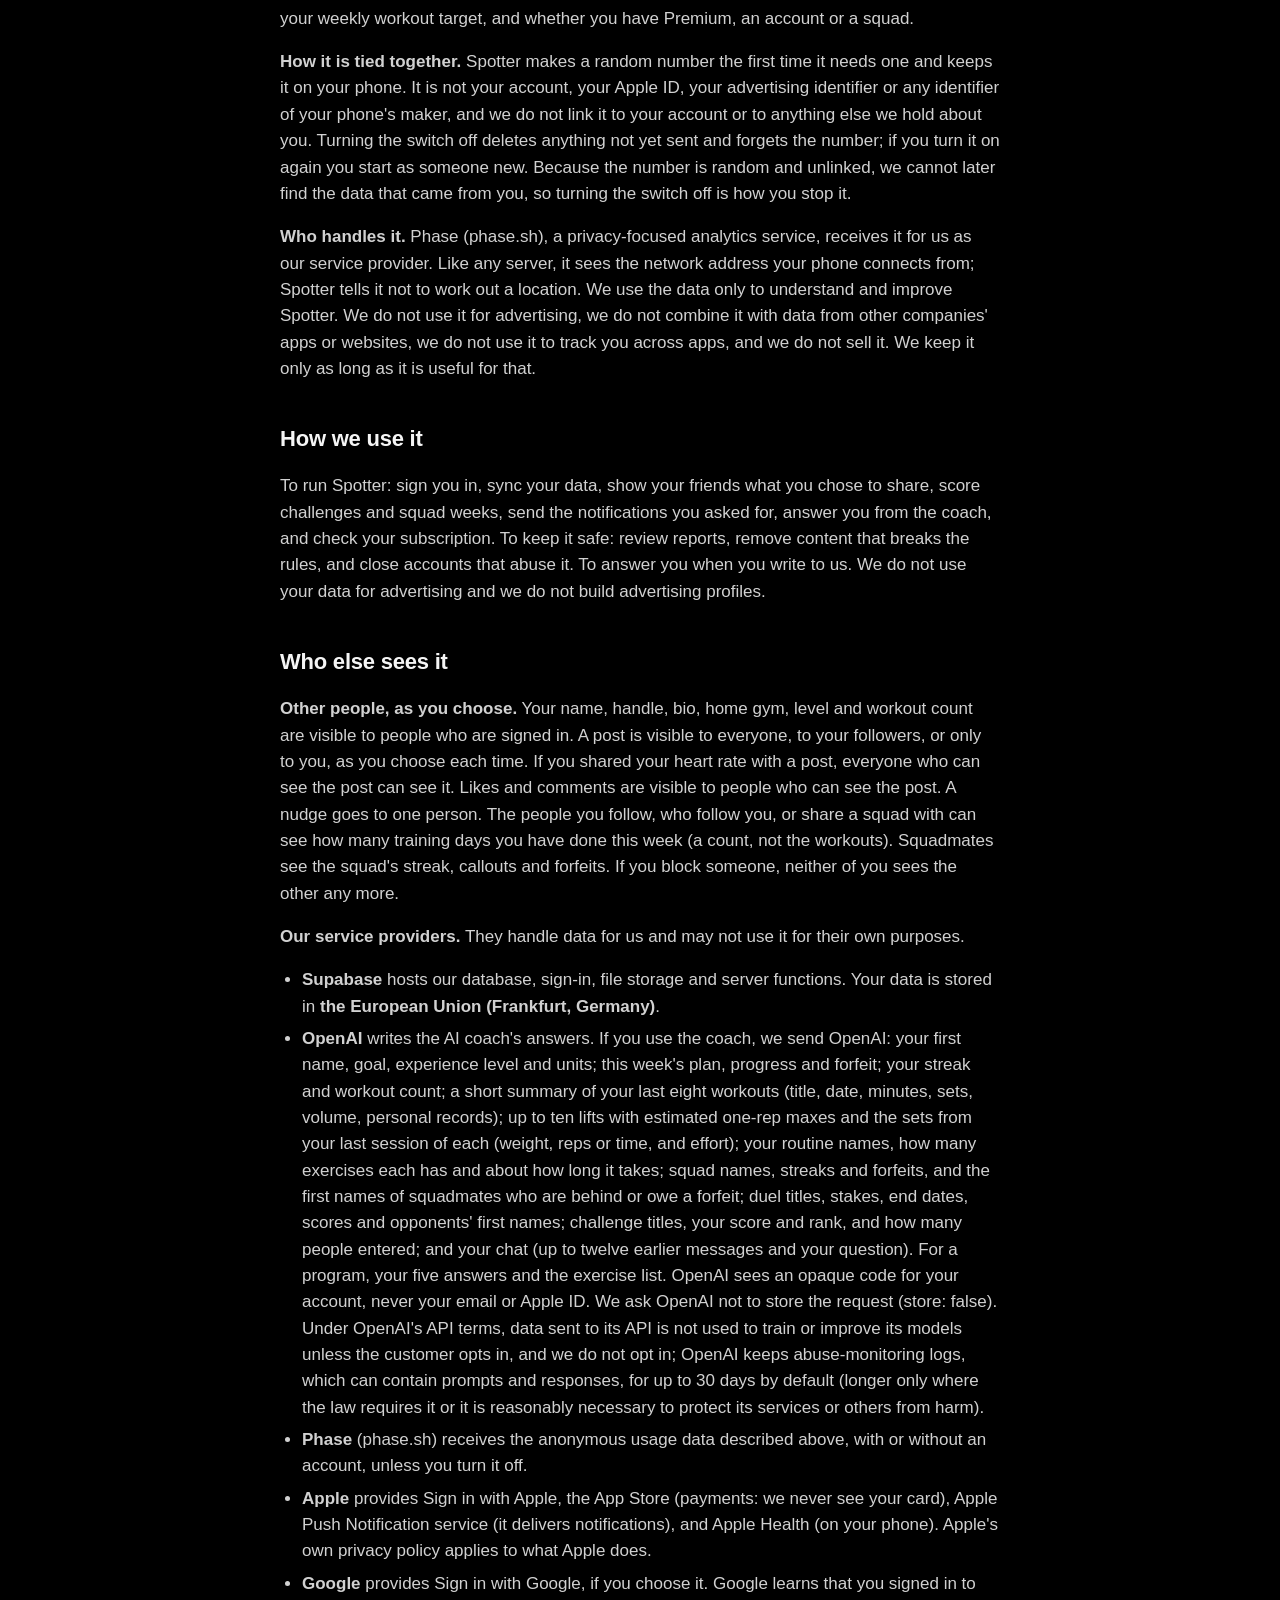
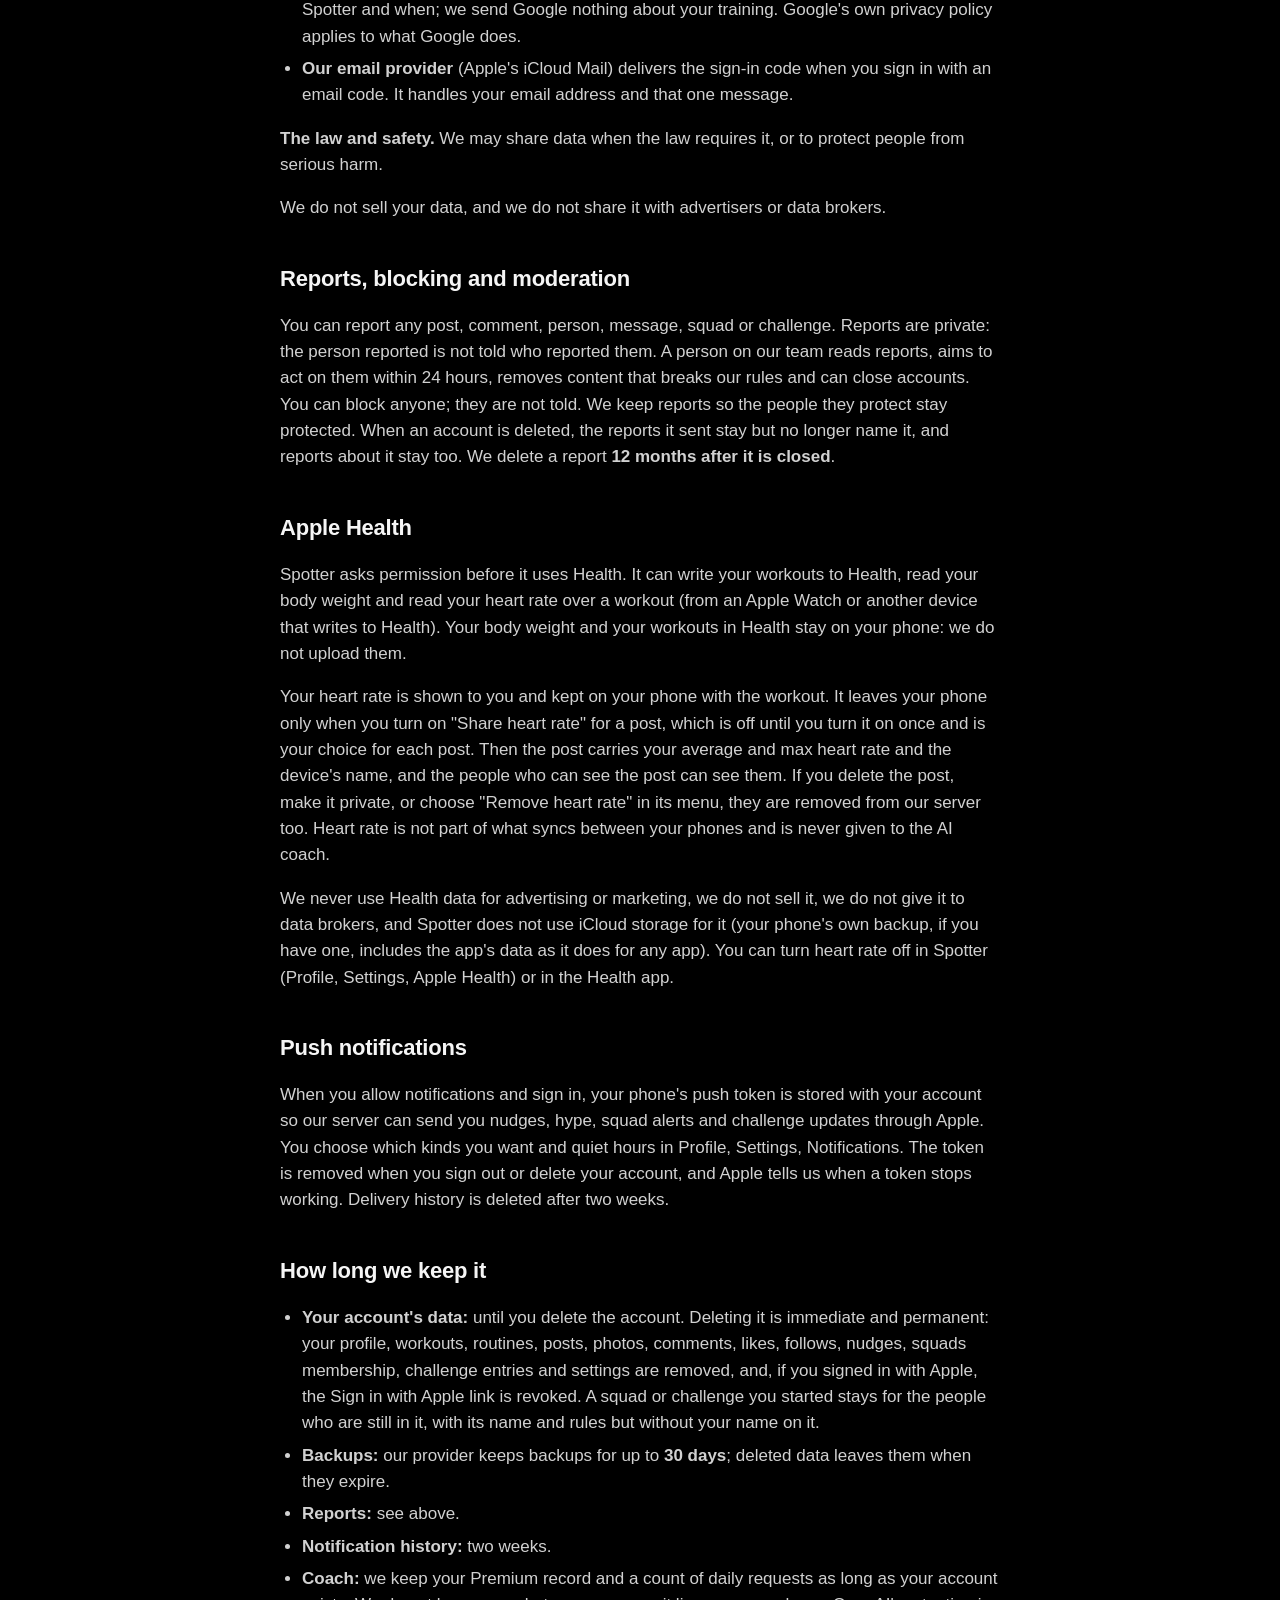
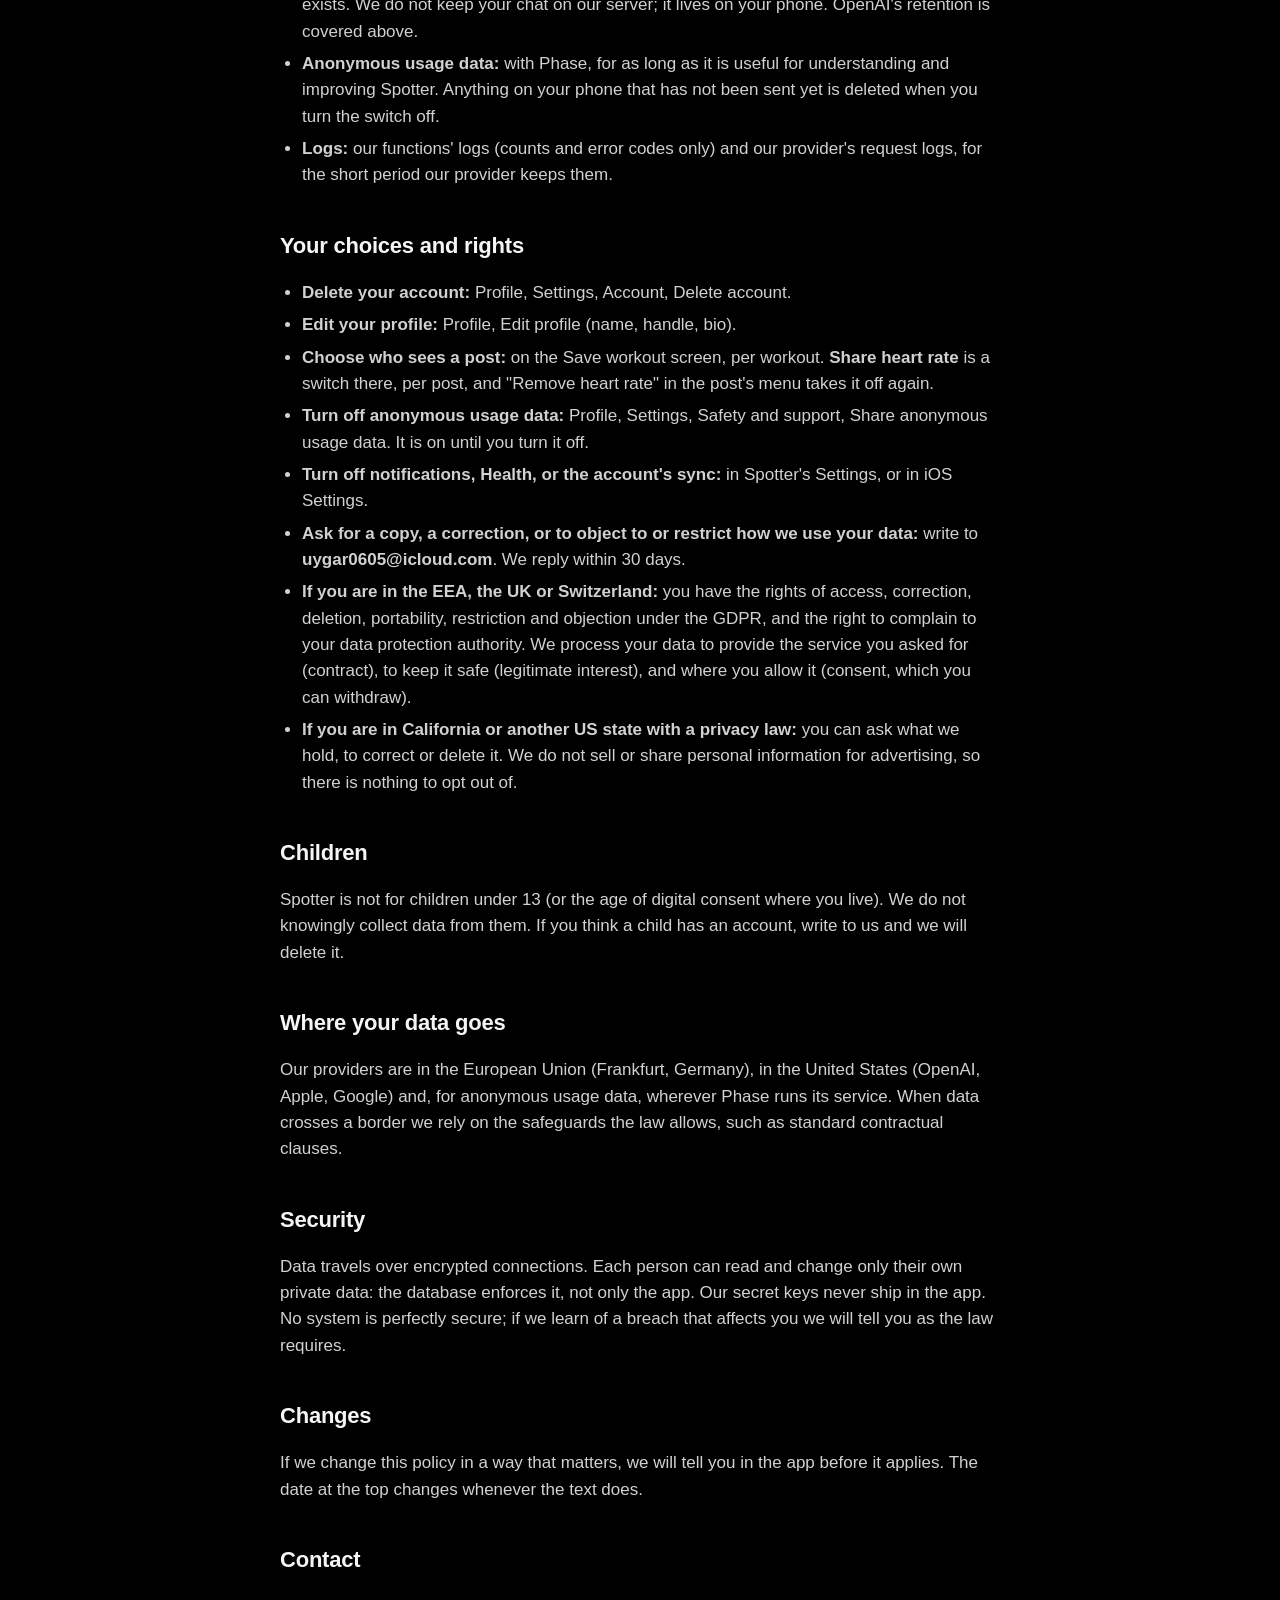
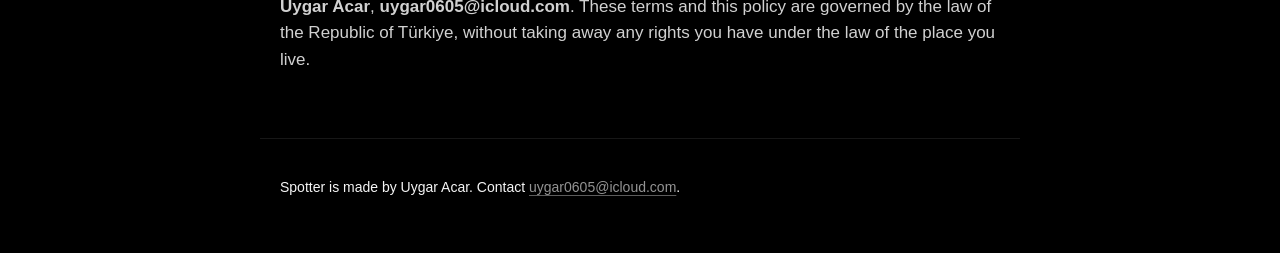
==== commit fe19b4fc: "Republish the privacy policy and terms: sign in with Google or an email code Co-Authored-By: Claude " ====
--- a/privacy/index.html
+++ b/privacy/index.html
@@ -12,7 +12,7 @@
 <nav><a href="../privacy/">Privacy</a><a href="../terms/">Terms</a><a href="../support/">Support</a></nav></header>
 <main class="doc">
 <h1>Privacy Policy</h1>
-<p><strong>Effective date:</strong> 12 November 2026</p>
+<p><strong>Effective date:</strong> 13 November 2026</p>
 <p>Spotter is a workout tracker with friends, squads and an AI coach. It is made by <strong>Uygar Acar</strong> ("we", "us"). You can reach us at <strong>uygar0605@icloud.com</strong>.</p>
 <p>This policy says what Spotter collects, why, who else sees it, how long we keep it, and what you can do about it. We wrote it to be read.</p>
 <h2>The short version</h2>
@@ -21,12 +21,12 @@
 <p>Spotter is local-first. Your workouts, routines, custom exercises, settings and progress are saved on your phone first. If you never sign in, they never leave it. Apple Health works on your phone: Spotter can save your workouts to Health, read your body weight (to turn "2x bodyweight" into a number) and, once you allow it, read your heart rate over each workout (to show your average and highest). Your body weight and your saved workouts in Health are never uploaded, and a heart rate is not uploaded either unless you share it with a post (see "What you share"). Your heart rate is kept on your phone with the workout it belongs to. The photos you take for proof, and the photos you add to a workout (from the camera, or picked from your library, which needs no access to it), are kept on your phone until you share them with a post.</p>
 <p>The answers you give while setting Spotter up stay on your phone even when you have an account: what usually gets in the way of training (which can include low energy or injuries), where you train, how many days you trained last week, and your streak goal. They are never uploaded, never shown to other people and never given to the coach. (The program builder starts its equipment question from where you train; the equipment you confirm there is one of the five answers it sends for a program.) The workout cards you make to share are drawn on your phone. Spotter adds one to your photo library only when you tap Save to Photos, and it cannot read your library. Sharing a card to Instagram Stories opens Instagram on your phone and gives it the picture; Spotter sends Meta nothing.</p>
 <h2>What we collect when you sign in</h2>
-<p>You sign in with Apple. We do not have a password for you and never see one.</p>
-<div class="table"><table><thead><tr><th>What</th><th>Why we need it</th></tr></thead><tbody><tr><td><strong>Sign in with Apple:</strong> your name (only if you choose to share it), your email address or Apple's private relay address, and a user ID from Apple</td><td>To create your account and know who you are</td></tr><tr><td><strong>Your profile:</strong> display name, handle, bio, home gym</td><td>So friends can find you and recognise you</td></tr><tr><td><strong>Your training:</strong> workouts with their exercises and sets, routines, custom exercises, units, goal, experience level, weekly commitment, XP, level and badges</td><td>To sync across your phones, to show your progress, and to run squads and challenges</td></tr><tr><td><strong>What you share:</strong> posts (title, caption, the numbers, every exercise and set of the workout, with any exercise notes) and their photos (the proof photo and up to four more), likes, comments, follows, nudges and replies, squads and their forfeits, challenges, duels and attempts (with their photos)</td><td>So the people you share with can see it</td></tr><tr><td><strong>Heart rate, only when you choose:</strong> if you turn on "Share heart rate" for a post, that post carries your average and max heart rate over the workout and the name of the device that recorded it (for example Apple Watch or Garmin)</td><td>So the people who can see that post see it. It is off until you turn it on, it is your choice for each post, and nothing about your heart rate or the device is sent when it is off</td></tr><tr><td><strong>Reports and blocks:</strong> the reports you send (what, why, your optional note) and the people you block</td><td>To keep Spotter safe</td></tr><tr><td><strong>Notifications:</strong> your push notification token, whether it is a test or live token, the app version, your time zone, and which kinds of notification you want</td><td>To deliver the notifications you asked for, at the hours you set</td></tr><tr><td><strong>Premium:</strong> the App Store's signed record of your subscription (product, dates, transaction ids)</td><td>The coach's server checks it before it answers</td></tr><tr><td><strong>The AI coach:</strong> see below</td><td>To answer your questions and build your programs</td></tr></tbody></table></div>
+<p>You sign in with Apple, with Google, or with a six-digit code we send to your email address. We do not have a password for you and never see one.</p>
+<div class="table"><table><thead><tr><th>What</th><th>Why we need it</th></tr></thead><tbody><tr><td><strong>Sign in with Apple:</strong> your name (only if you choose to share it), your email address or Apple's private relay address, and a user ID from Apple</td><td>To create your account and know who you are</td></tr><tr><td><strong>Sign in with Google:</strong> your name, your email address, your profile picture's address (we do not show or keep the picture) and a user ID from Google</td><td>To create your account and know who you are</td></tr><tr><td><strong>Sign in with an email code:</strong> your email address</td><td>To send you the code, to create your account and to know who you are</td></tr><tr><td><strong>Your profile:</strong> display name, handle, bio, home gym</td><td>So friends can find you and recognise you</td></tr><tr><td><strong>Your training:</strong> workouts with their exercises and sets, routines, custom exercises, units, goal, experience level, weekly commitment, XP, level and badges</td><td>To sync across your phones, to show your progress, and to run squads and challenges</td></tr><tr><td><strong>What you share:</strong> posts (title, caption, the numbers, every exercise and set of the workout, with any exercise notes) and their photos (the proof photo and up to four more), likes, comments, follows, nudges and replies, squads and their forfeits, challenges, duels and attempts (with their photos)</td><td>So the people you share with can see it</td></tr><tr><td><strong>Heart rate, only when you choose:</strong> if you turn on "Share heart rate" for a post, that post carries your average and max heart rate over the workout and the name of the device that recorded it (for example Apple Watch or Garmin)</td><td>So the people who can see that post see it. It is off until you turn it on, it is your choice for each post, and nothing about your heart rate or the device is sent when it is off</td></tr><tr><td><strong>Reports and blocks:</strong> the reports you send (what, why, your optional note) and the people you block</td><td>To keep Spotter safe</td></tr><tr><td><strong>Notifications:</strong> your push notification token, whether it is a test or live token, the app version, your time zone, and which kinds of notification you want</td><td>To deliver the notifications you asked for, at the hours you set</td></tr><tr><td><strong>Premium:</strong> the App Store's signed record of your subscription (product, dates, transaction ids)</td><td>The coach's server checks it before it answers</td></tr><tr><td><strong>The AI coach:</strong> see below</td><td>To answer your questions and build your programs</td></tr></tbody></table></div>
 <p>We do not collect your location, your contacts, your advertising identifier, or what you do in other apps. Spotter has no advertising software in it, and no analytics software from anyone else: the anonymous usage data below is sent by Spotter's own code. Our server functions log counts and error codes, never what anyone wrote and never keys or tokens. Our hosting provider also keeps standard request logs (such as your IP address, the address that was requested and the time) for a short period, to keep the service secure and working.</p>
 <h2>Anonymous usage data</h2>
 <p>To see which parts of Spotter people use and where they get stuck, Spotter sends us anonymous usage data. It works with or without an account, and it is on until you turn it off (Profile, Settings, Safety and support, Share anonymous usage data).</p>
-<p><strong>What is sent.</strong> The screens you open and the features you use, as short events: for example that a workout was saved, with how many exercises and sets it had, which length band it falls in (such as 45 to 60 minutes), whether it had a photo or heart rate, and who it was shared with (everyone, followers or only you), or that the paywall was shown and which plan was chosen. Never what you wrote or logged: no names, handles, bios, captions, notes, messages, workout titles, exercises, weights or reps, photos, or heart rate values, and no ids of people, posts or squads. With the events go a few facts about the install: the app version, iOS version, device model (such as iPhone), your language and region, your units, your goal and experience level, your weekly workout target, and whether you have Premium, an account or a squad. No events are recorded while you look around in the sample data.</p>
+<p><strong>What is sent.</strong> The screens you open and the features you use, as short events: for example that a workout was saved, with how many exercises and sets it had, which length band it falls in (such as 45 to 60 minutes), whether it had a photo or heart rate, and who it was shared with (everyone, followers or only you), or that the paywall was shown and which plan was chosen. Never what you wrote or logged: no names, handles, bios, captions, notes, messages, workout titles, exercises, weights or reps, photos, or heart rate values, and no ids of people, posts or squads. With the events go a few facts about the install: the app version, iOS version, device model (such as iPhone), your language and region, your units, your goal and experience level, your weekly workout target, and whether you have Premium, an account or a squad.</p>
 <p><strong>How it is tied together.</strong> Spotter makes a random number the first time it needs one and keeps it on your phone. It is not your account, your Apple ID, your advertising identifier or any identifier of your phone's maker, and we do not link it to your account or to anything else we hold about you. Turning the switch off deletes anything not yet sent and forgets the number; if you turn it on again you start as someone new. Because the number is random and unlinked, we cannot later find the data that came from you, so turning the switch off is how you stop it.</p>
 <p><strong>Who handles it.</strong> Phase (phase.sh), a privacy-focused analytics service, receives it for us as our service provider. Like any server, it sees the network address your phone connects from; Spotter tells it not to work out a location. We use the data only to understand and improve Spotter. We do not use it for advertising, we do not combine it with data from other companies' apps or websites, we do not use it to track you across apps, and we do not sell it. We keep it only as long as it is useful for that.</p>
 <h2>How we use it</h2>
@@ -34,7 +34,7 @@
 <h2>Who else sees it</h2>
 <p><strong>Other people, as you choose.</strong> Your name, handle, bio, home gym, level and workout count are visible to people who are signed in. A post is visible to everyone, to your followers, or only to you, as you choose each time. If you shared your heart rate with a post, everyone who can see the post can see it. Likes and comments are visible to people who can see the post. A nudge goes to one person. The people you follow, who follow you, or share a squad with can see how many training days you have done this week (a count, not the workouts). Squadmates see the squad's streak, callouts and forfeits. If you block someone, neither of you sees the other any more.</p>
 <p><strong>Our service providers.</strong> They handle data for us and may not use it for their own purposes.</p>
-<ul><li><strong>Supabase</strong> hosts our database, sign-in, file storage and server functions. Your data is stored in <strong>the European Union (Frankfurt, Germany)</strong>.</li><li><strong>OpenAI</strong> writes the AI coach's answers. If you use the coach, we send OpenAI: your first name, goal, experience level and units; this week's plan, progress and forfeit; your streak and workout count; a short summary of your last eight workouts (title, date, minutes, sets, volume, personal records); up to ten lifts with estimated one-rep maxes and the sets from your last session of each (weight, reps or time, and effort); your routine names, how many exercises each has and about how long it takes; squad names, streaks and forfeits, and the first names of squadmates who are behind or owe a forfeit; duel titles, stakes, end dates, scores and opponents' first names; challenge titles, your score and rank, and how many people entered; and your chat (up to twelve earlier messages and your question). For a program, your five answers and the exercise list. OpenAI sees an opaque code for your account, never your email or Apple ID. We ask OpenAI not to store the request (store: false). Under OpenAI's API terms, data sent to its API is not used to train or improve its models unless the customer opts in, and we do not opt in; OpenAI keeps abuse-monitoring logs, which can contain prompts and responses, for up to 30 days by default (longer only where the law requires it or it is reasonably necessary to protect its services or others from harm).</li><li><strong>Phase</strong> (phase.sh) receives the anonymous usage data described above, with or without an account, unless you turn it off.</li><li><strong>Apple</strong> provides Sign in with Apple, the App Store (payments: we never see your card), Apple Push Notification service (it delivers notifications), and Apple Health (on your phone). Apple's own privacy policy applies to what Apple does.</li></ul>
+<ul><li><strong>Supabase</strong> hosts our database, sign-in, file storage and server functions. Your data is stored in <strong>the European Union (Frankfurt, Germany)</strong>.</li><li><strong>OpenAI</strong> writes the AI coach's answers. If you use the coach, we send OpenAI: your first name, goal, experience level and units; this week's plan, progress and forfeit; your streak and workout count; a short summary of your last eight workouts (title, date, minutes, sets, volume, personal records); up to ten lifts with estimated one-rep maxes and the sets from your last session of each (weight, reps or time, and effort); your routine names, how many exercises each has and about how long it takes; squad names, streaks and forfeits, and the first names of squadmates who are behind or owe a forfeit; duel titles, stakes, end dates, scores and opponents' first names; challenge titles, your score and rank, and how many people entered; and your chat (up to twelve earlier messages and your question). For a program, your five answers and the exercise list. OpenAI sees an opaque code for your account, never your email or Apple ID. We ask OpenAI not to store the request (store: false). Under OpenAI's API terms, data sent to its API is not used to train or improve its models unless the customer opts in, and we do not opt in; OpenAI keeps abuse-monitoring logs, which can contain prompts and responses, for up to 30 days by default (longer only where the law requires it or it is reasonably necessary to protect its services or others from harm).</li><li><strong>Phase</strong> (phase.sh) receives the anonymous usage data described above, with or without an account, unless you turn it off.</li><li><strong>Apple</strong> provides Sign in with Apple, the App Store (payments: we never see your card), Apple Push Notification service (it delivers notifications), and Apple Health (on your phone). Apple's own privacy policy applies to what Apple does.</li><li><strong>Google</strong> provides Sign in with Google, if you choose it. Google learns that you signed in to Spotter and when; we send Google nothing about your training. Google's own privacy policy applies to what Google does.</li><li><strong>Our email provider</strong> (Apple's iCloud Mail) delivers the sign-in code when you sign in with an email code. It handles your email address and that one message.</li></ul>
 <p><strong>The law and safety.</strong> We may share data when the law requires it, or to protect people from serious harm.</p>
 <p>We do not sell your data, and we do not share it with advertisers or data brokers.</p>
 <h2>Reports, blocking and moderation</h2>
@@ -46,13 +46,13 @@
 <h2>Push notifications</h2>
 <p>When you allow notifications and sign in, your phone's push token is stored with your account so our server can send you nudges, hype, squad alerts and challenge updates through Apple. You choose which kinds you want and quiet hours in Profile, Settings, Notifications. The token is removed when you sign out or delete your account, and Apple tells us when a token stops working. Delivery history is deleted after two weeks.</p>
 <h2>How long we keep it</h2>
-<ul><li><strong>Your account's data:</strong> until you delete the account. Deleting it is immediate and permanent: your profile, workouts, routines, posts, photos, comments, likes, follows, nudges, squads membership, challenge entries and settings are removed, and the Sign in with Apple link is revoked. A squad or challenge you started stays for the people who are still in it, with its name and rules but without your name on it.</li><li><strong>Backups:</strong> our provider keeps backups for up to <strong>30 days</strong>; deleted data leaves them when they expire.</li><li><strong>Reports:</strong> see above.</li><li><strong>Notification history:</strong> two weeks.</li><li><strong>Coach:</strong> we keep your Premium record and a count of daily requests as long as your account exists. We do not keep your chat on our server; it lives on your phone. OpenAI's retention is covered above.</li><li><strong>Anonymous usage data:</strong> with Phase, for as long as it is useful for understanding and improving Spotter. Anything on your phone that has not been sent yet is deleted when you turn the switch off.</li><li><strong>Logs:</strong> our functions' logs (counts and error codes only) and our provider's request logs, for the short period our provider keeps them.</li></ul>
+<ul><li><strong>Your account's data:</strong> until you delete the account. Deleting it is immediate and permanent: your profile, workouts, routines, posts, photos, comments, likes, follows, nudges, squads membership, challenge entries and settings are removed, and, if you signed in with Apple, the Sign in with Apple link is revoked. A squad or challenge you started stays for the people who are still in it, with its name and rules but without your name on it.</li><li><strong>Backups:</strong> our provider keeps backups for up to <strong>30 days</strong>; deleted data leaves them when they expire.</li><li><strong>Reports:</strong> see above.</li><li><strong>Notification history:</strong> two weeks.</li><li><strong>Coach:</strong> we keep your Premium record and a count of daily requests as long as your account exists. We do not keep your chat on our server; it lives on your phone. OpenAI's retention is covered above.</li><li><strong>Anonymous usage data:</strong> with Phase, for as long as it is useful for understanding and improving Spotter. Anything on your phone that has not been sent yet is deleted when you turn the switch off.</li><li><strong>Logs:</strong> our functions' logs (counts and error codes only) and our provider's request logs, for the short period our provider keeps them.</li></ul>
 <h2>Your choices and rights</h2>
 <ul><li><strong>Delete your account:</strong> Profile, Settings, Account, Delete account.</li><li><strong>Edit your profile:</strong> Profile, Edit profile (name, handle, bio).</li><li><strong>Choose who sees a post:</strong> on the Save workout screen, per workout. <strong>Share heart rate</strong> is a switch there, per post, and "Remove heart rate" in the post's menu takes it off again.</li><li><strong>Turn off anonymous usage data:</strong> Profile, Settings, Safety and support, Share anonymous usage data. It is on until you turn it off.</li><li><strong>Turn off notifications, Health, or the account's sync:</strong> in Spotter's Settings, or in iOS Settings.</li><li><strong>Ask for a copy, a correction, or to object to or restrict how we use your data:</strong> write to <strong>uygar0605@icloud.com</strong>. We reply within 30 days.</li><li><strong>If you are in the EEA, the UK or Switzerland:</strong> you have the rights of access, correction, deletion, portability, restriction and objection under the GDPR, and the right to complain to your data protection authority. We process your data to provide the service you asked for (contract), to keep it safe (legitimate interest), and where you allow it (consent, which you can withdraw).</li><li><strong>If you are in California or another US state with a privacy law:</strong> you can ask what we hold, to correct or delete it. We do not sell or share personal information for advertising, so there is nothing to opt out of.</li></ul>
 <h2>Children</h2>
 <p>Spotter is not for children under 13 (or the age of digital consent where you live). We do not knowingly collect data from them. If you think a child has an account, write to us and we will delete it.</p>
 <h2>Where your data goes</h2>
-<p>Our providers are in the European Union (Frankfurt, Germany), in the United States (OpenAI, Apple) and, for anonymous usage data, wherever Phase runs its service. When data crosses a border we rely on the safeguards the law allows, such as standard contractual clauses.</p>
+<p>Our providers are in the European Union (Frankfurt, Germany), in the United States (OpenAI, Apple, Google) and, for anonymous usage data, wherever Phase runs its service. When data crosses a border we rely on the safeguards the law allows, such as standard contractual clauses.</p>
 <h2>Security</h2>
 <p>Data travels over encrypted connections. Each person can read and change only their own private data: the database enforces it, not only the app. Our secret keys never ship in the app. No system is perfectly secure; if we learn of a breach that affects you we will tell you as the law requires.</p>
 <h2>Changes</h2>
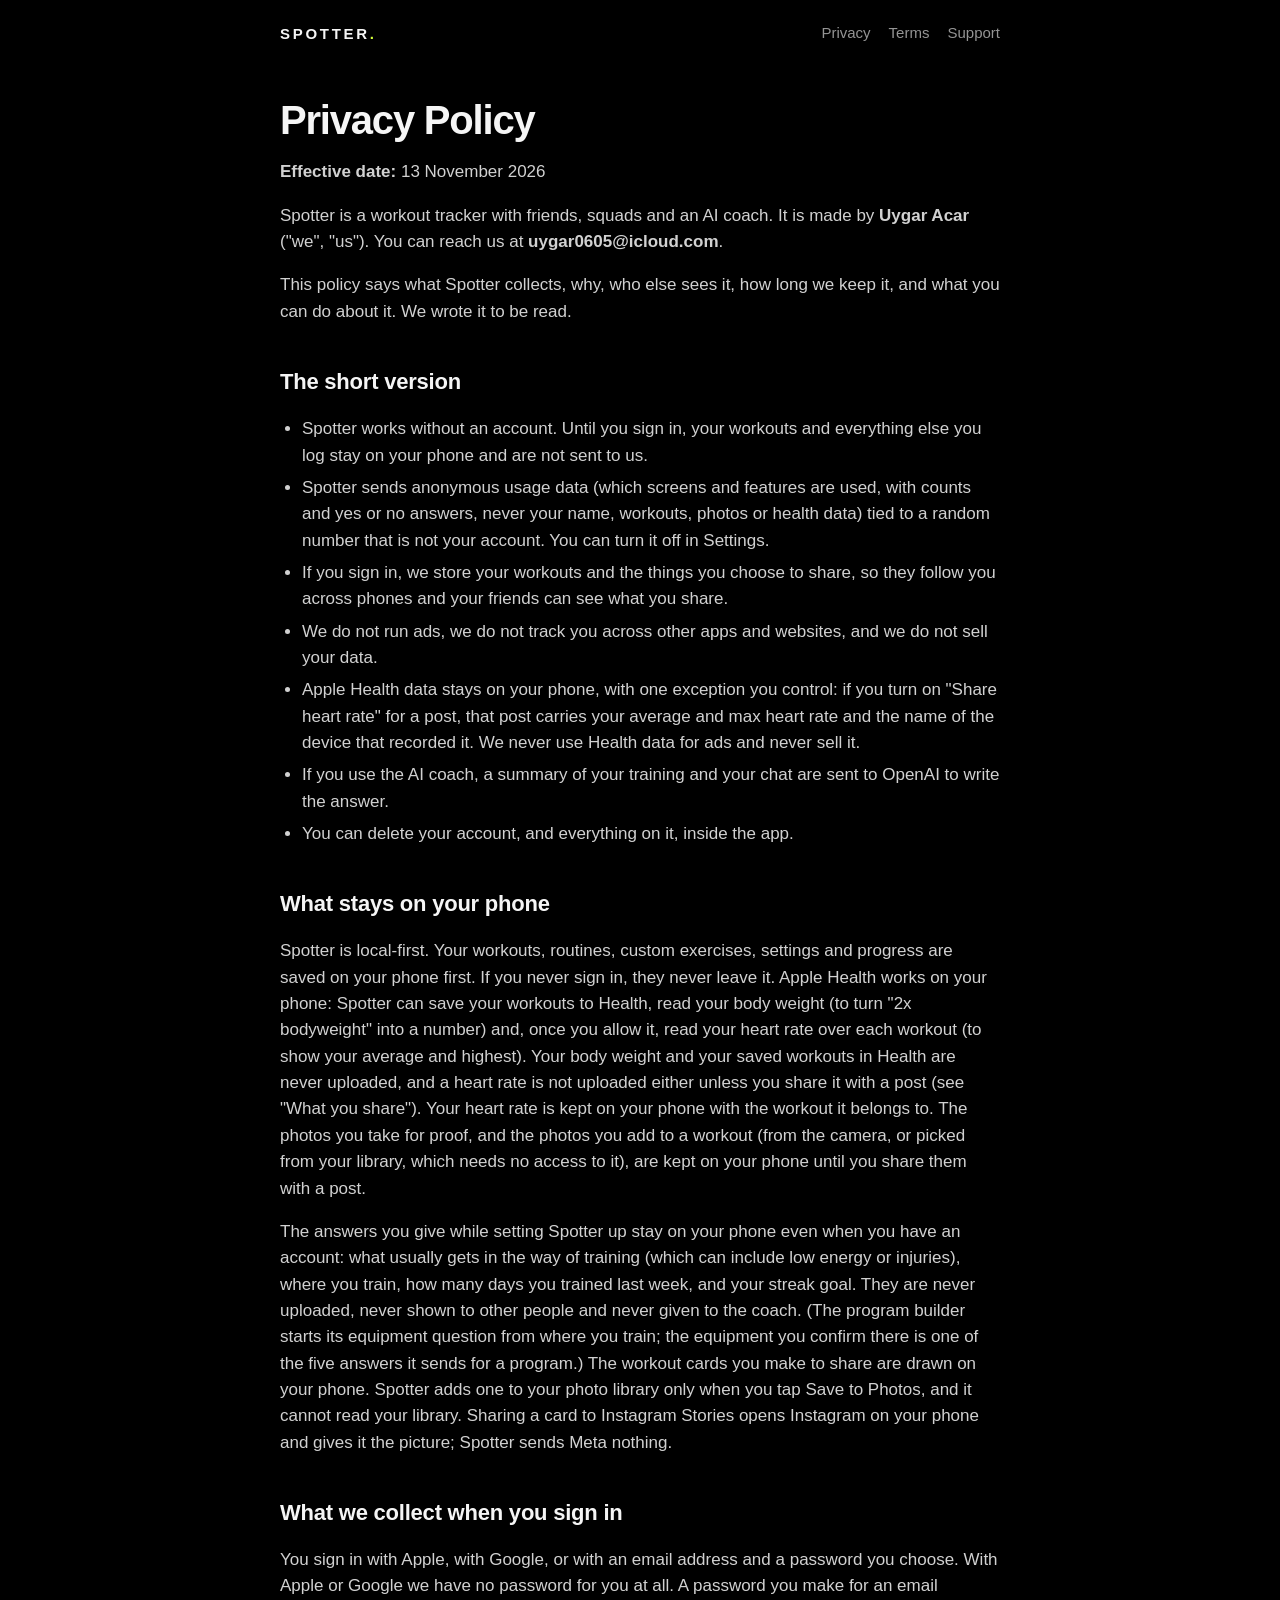
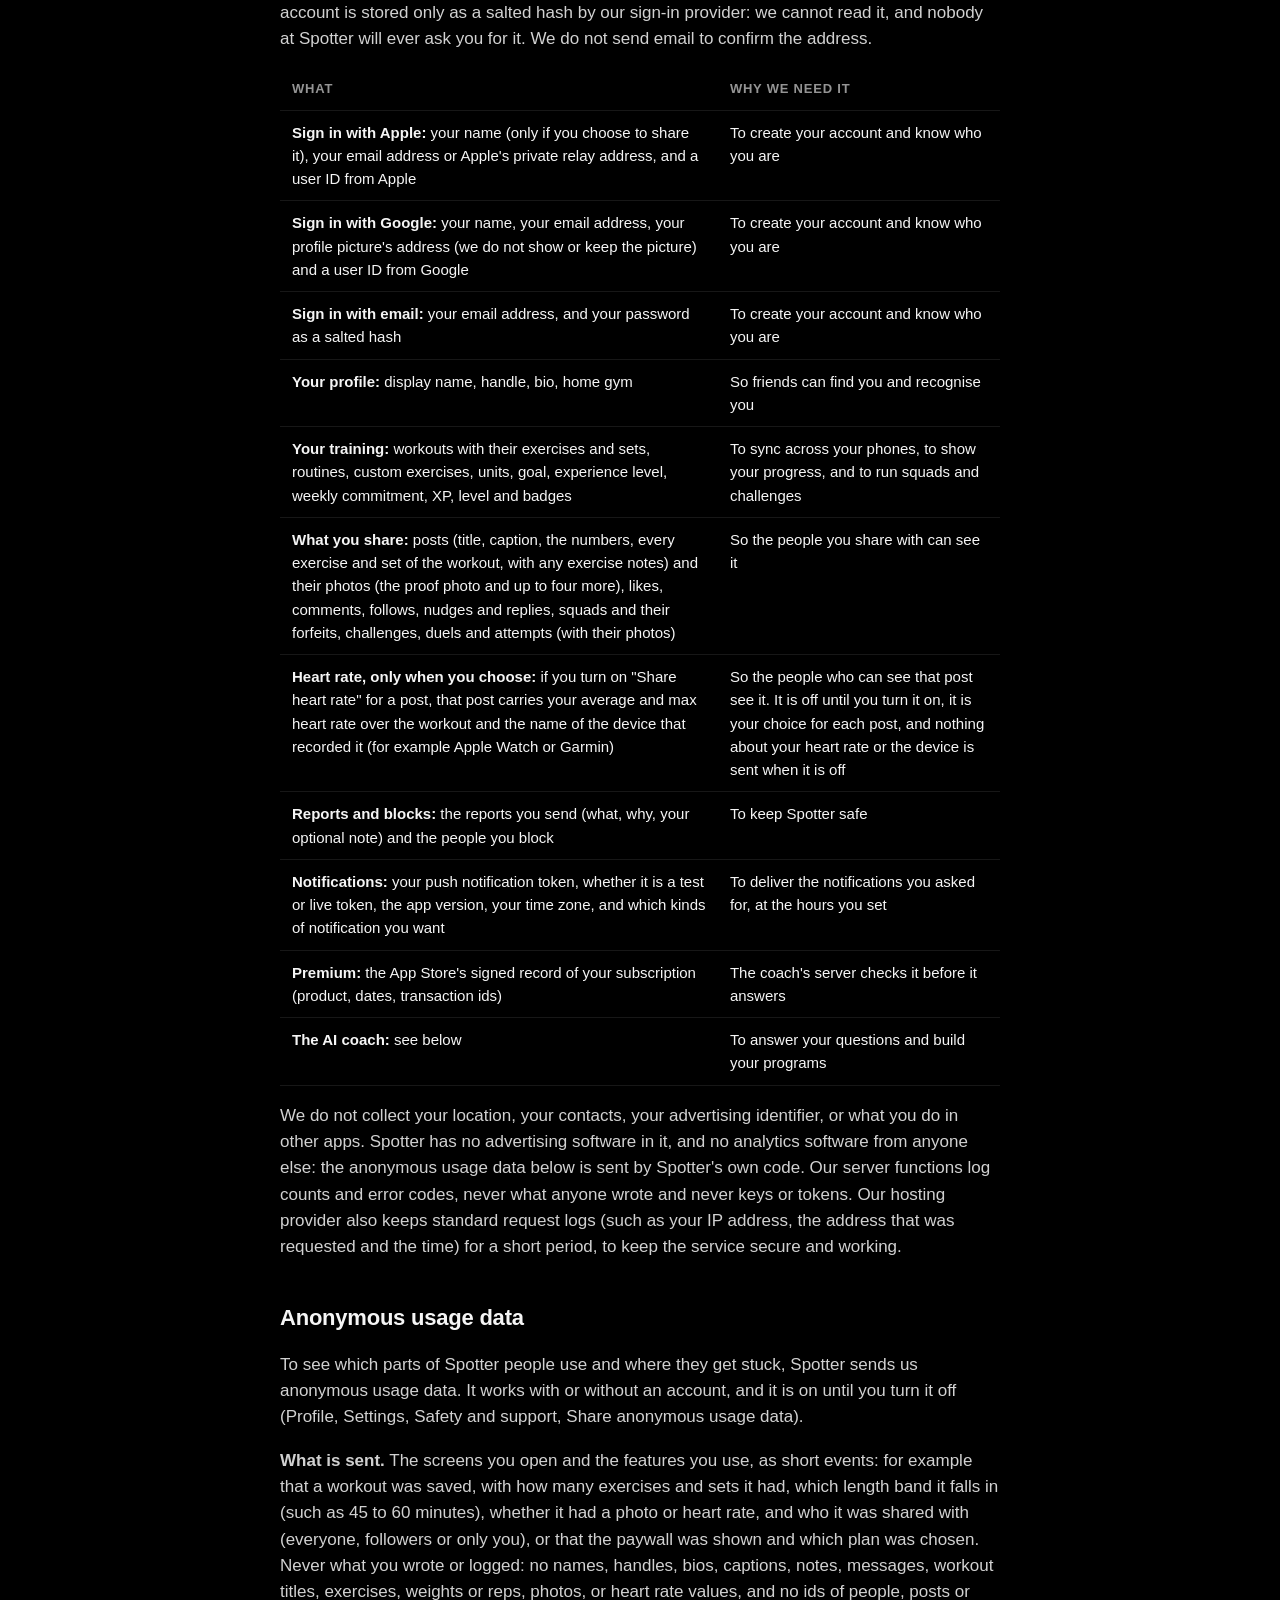
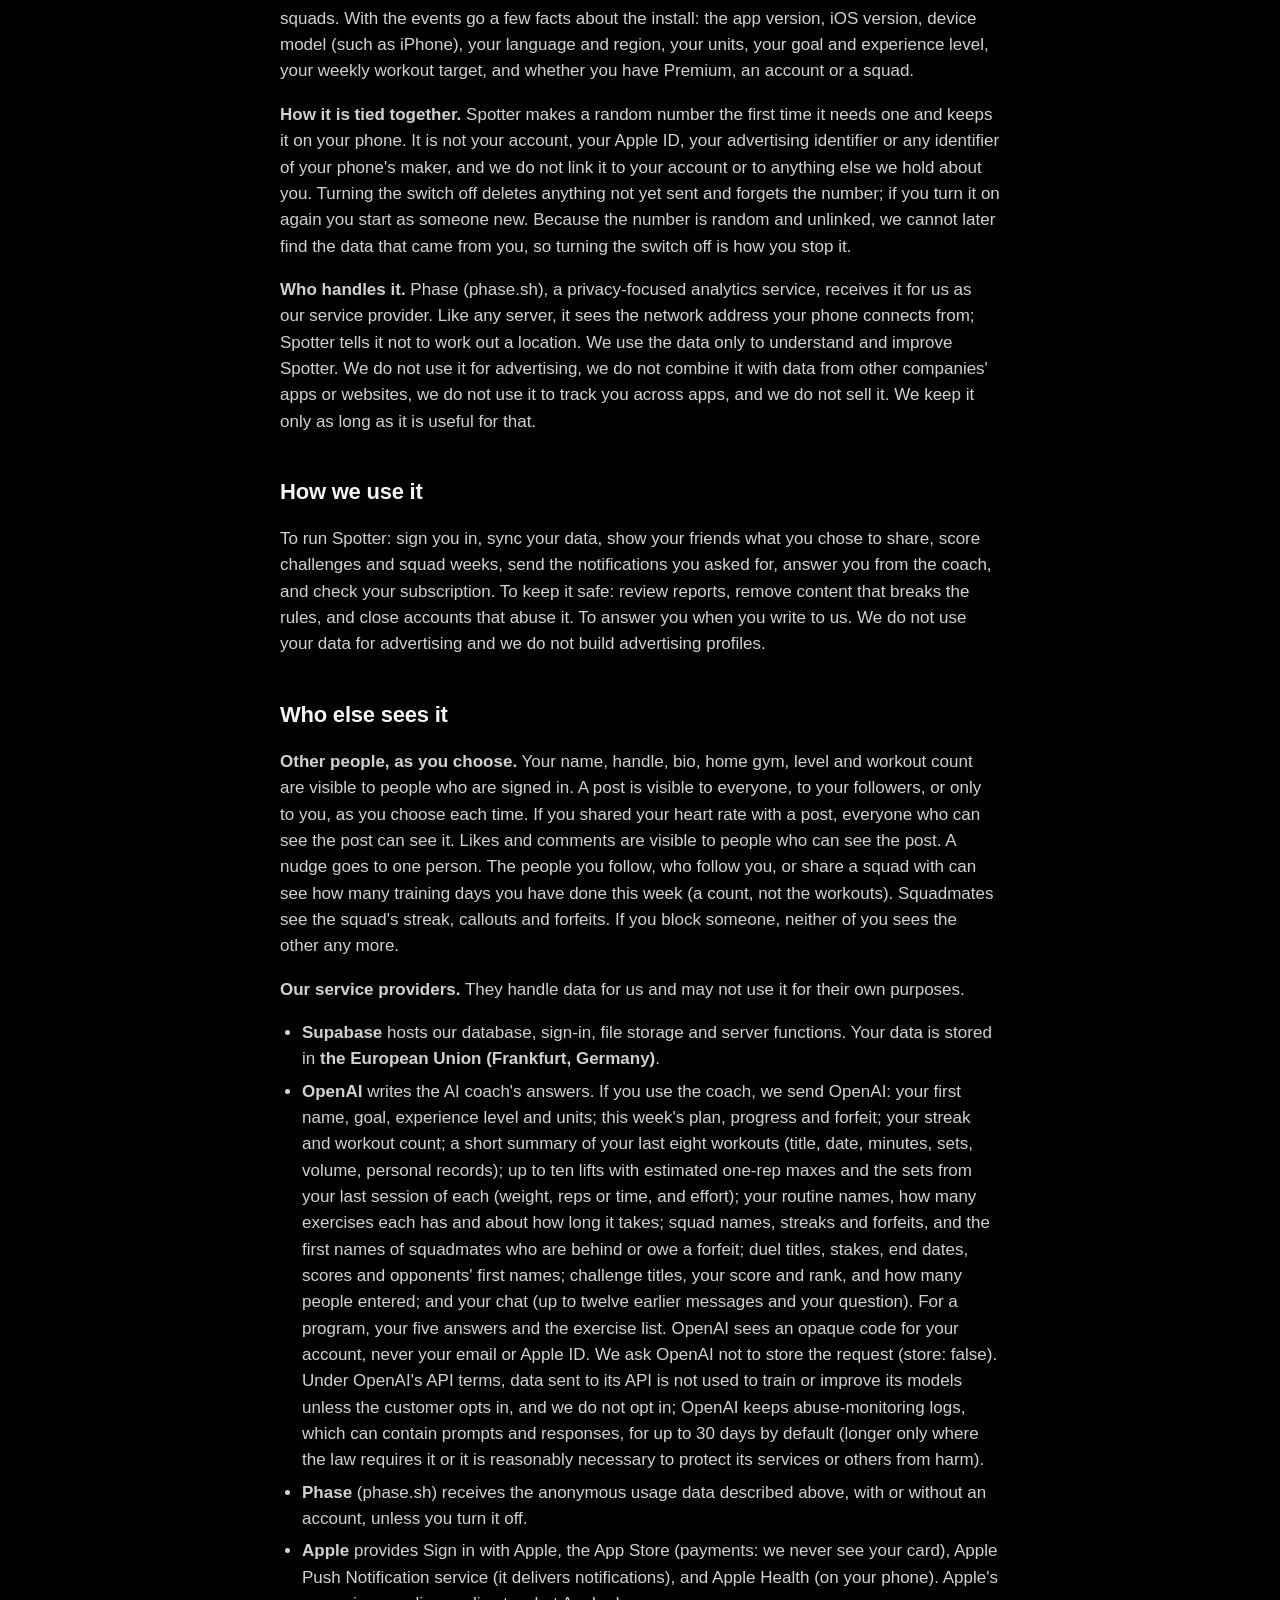
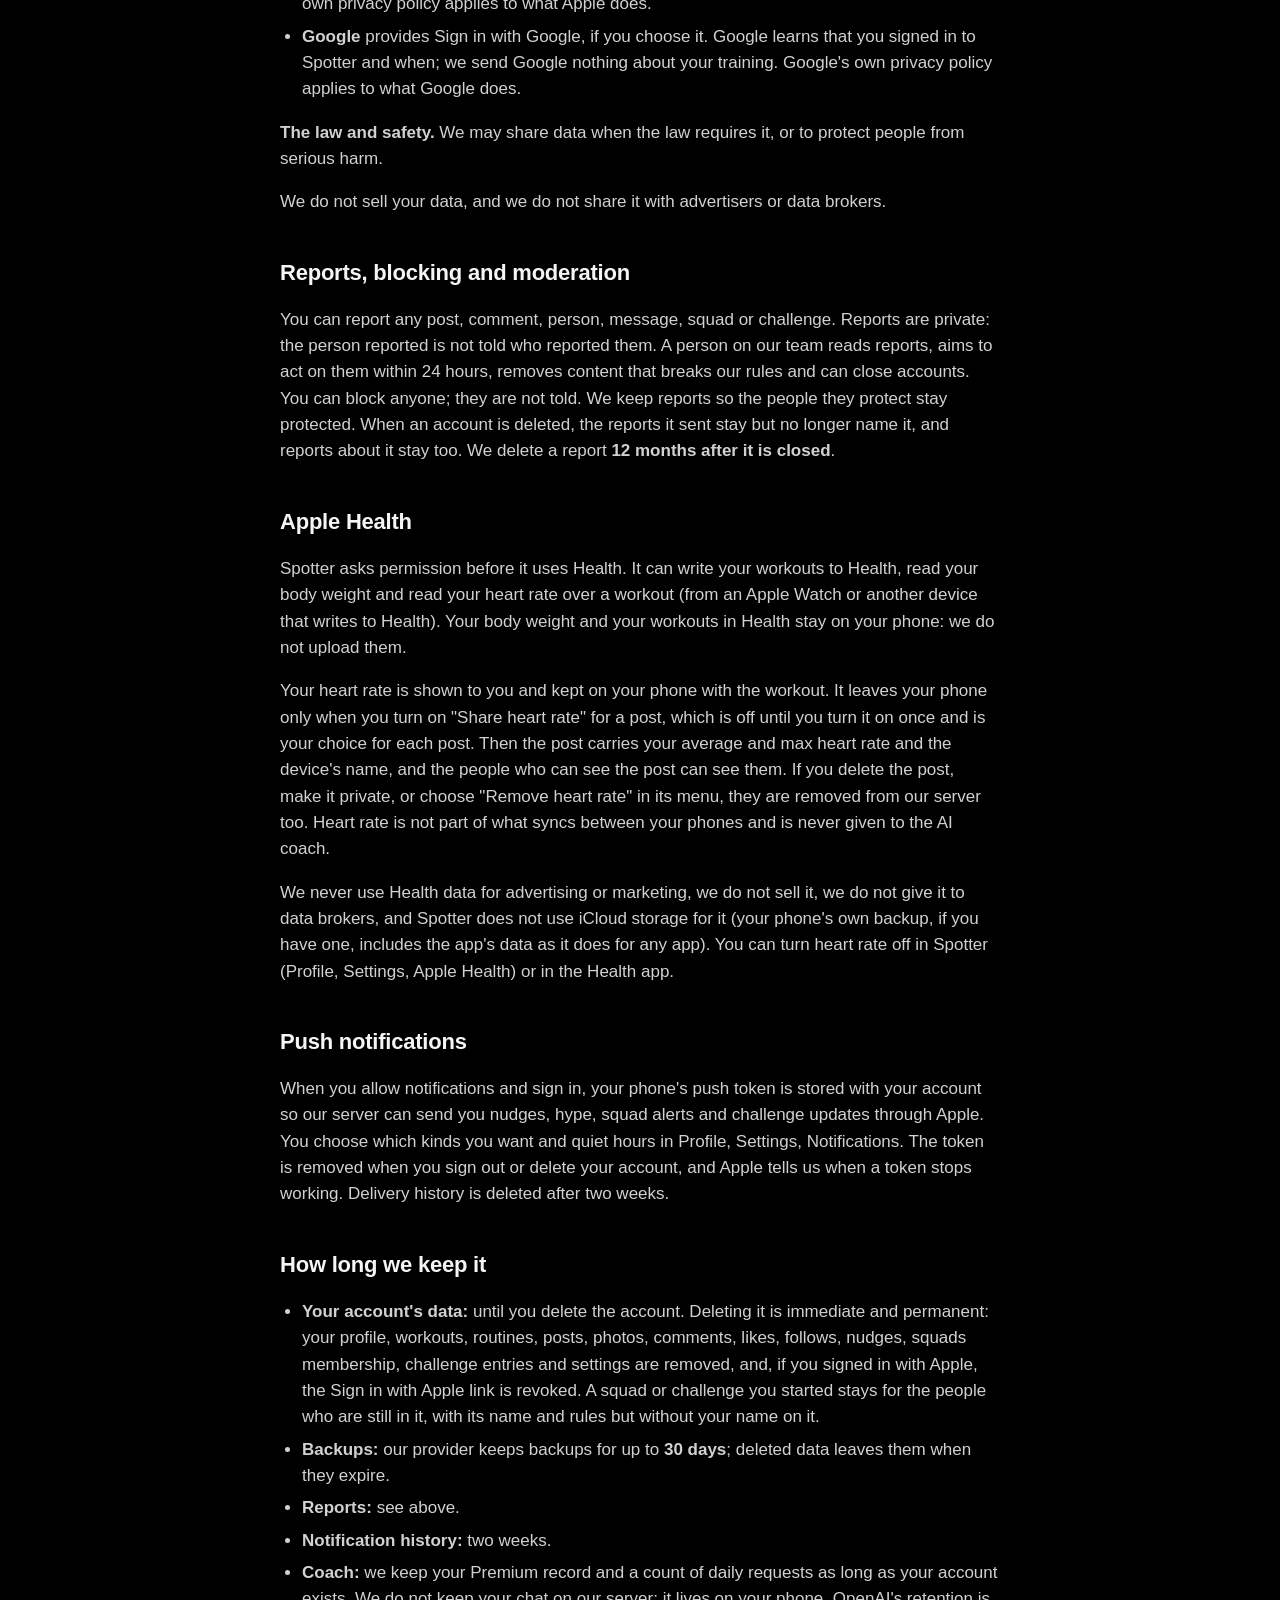
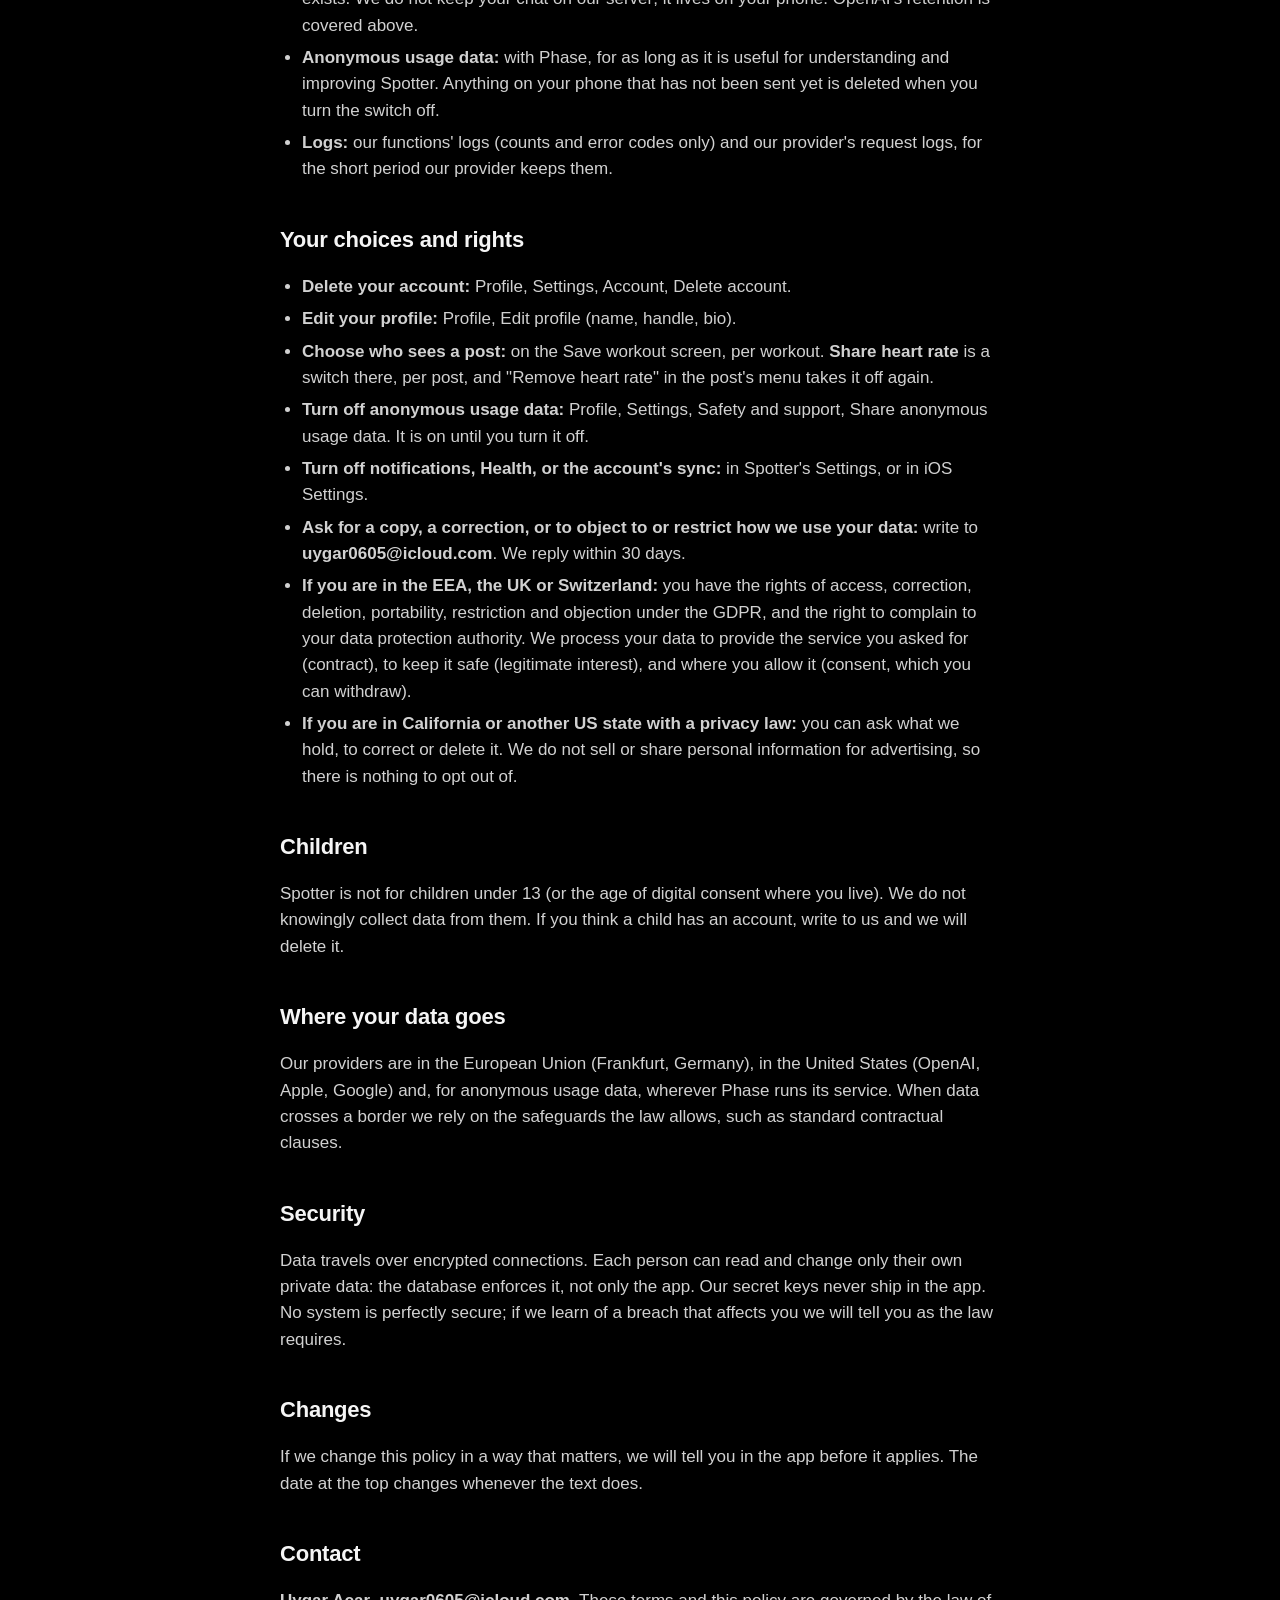
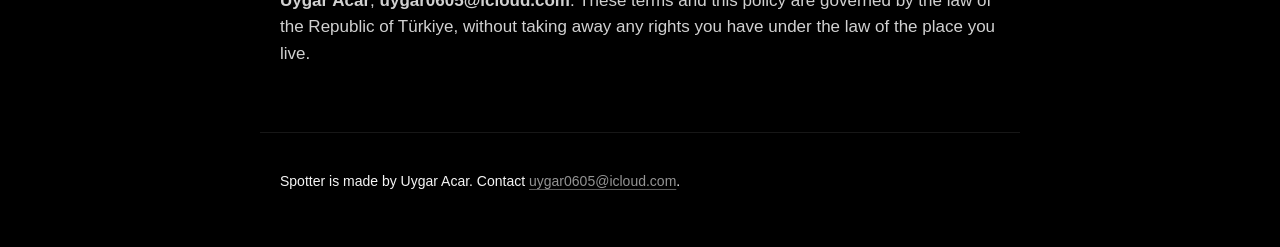
==== commit a491ac8c: "Republish the privacy policy and terms: email sign-in uses a password Co-Authored-By: Claude Fable 5" ====
--- a/privacy/index.html
+++ b/privacy/index.html
@@ -21,8 +21,8 @@
 <p>Spotter is local-first. Your workouts, routines, custom exercises, settings and progress are saved on your phone first. If you never sign in, they never leave it. Apple Health works on your phone: Spotter can save your workouts to Health, read your body weight (to turn "2x bodyweight" into a number) and, once you allow it, read your heart rate over each workout (to show your average and highest). Your body weight and your saved workouts in Health are never uploaded, and a heart rate is not uploaded either unless you share it with a post (see "What you share"). Your heart rate is kept on your phone with the workout it belongs to. The photos you take for proof, and the photos you add to a workout (from the camera, or picked from your library, which needs no access to it), are kept on your phone until you share them with a post.</p>
 <p>The answers you give while setting Spotter up stay on your phone even when you have an account: what usually gets in the way of training (which can include low energy or injuries), where you train, how many days you trained last week, and your streak goal. They are never uploaded, never shown to other people and never given to the coach. (The program builder starts its equipment question from where you train; the equipment you confirm there is one of the five answers it sends for a program.) The workout cards you make to share are drawn on your phone. Spotter adds one to your photo library only when you tap Save to Photos, and it cannot read your library. Sharing a card to Instagram Stories opens Instagram on your phone and gives it the picture; Spotter sends Meta nothing.</p>
 <h2>What we collect when you sign in</h2>
-<p>You sign in with Apple, with Google, or with a six-digit code we send to your email address. We do not have a password for you and never see one.</p>
-<div class="table"><table><thead><tr><th>What</th><th>Why we need it</th></tr></thead><tbody><tr><td><strong>Sign in with Apple:</strong> your name (only if you choose to share it), your email address or Apple's private relay address, and a user ID from Apple</td><td>To create your account and know who you are</td></tr><tr><td><strong>Sign in with Google:</strong> your name, your email address, your profile picture's address (we do not show or keep the picture) and a user ID from Google</td><td>To create your account and know who you are</td></tr><tr><td><strong>Sign in with an email code:</strong> your email address</td><td>To send you the code, to create your account and to know who you are</td></tr><tr><td><strong>Your profile:</strong> display name, handle, bio, home gym</td><td>So friends can find you and recognise you</td></tr><tr><td><strong>Your training:</strong> workouts with their exercises and sets, routines, custom exercises, units, goal, experience level, weekly commitment, XP, level and badges</td><td>To sync across your phones, to show your progress, and to run squads and challenges</td></tr><tr><td><strong>What you share:</strong> posts (title, caption, the numbers, every exercise and set of the workout, with any exercise notes) and their photos (the proof photo and up to four more), likes, comments, follows, nudges and replies, squads and their forfeits, challenges, duels and attempts (with their photos)</td><td>So the people you share with can see it</td></tr><tr><td><strong>Heart rate, only when you choose:</strong> if you turn on "Share heart rate" for a post, that post carries your average and max heart rate over the workout and the name of the device that recorded it (for example Apple Watch or Garmin)</td><td>So the people who can see that post see it. It is off until you turn it on, it is your choice for each post, and nothing about your heart rate or the device is sent when it is off</td></tr><tr><td><strong>Reports and blocks:</strong> the reports you send (what, why, your optional note) and the people you block</td><td>To keep Spotter safe</td></tr><tr><td><strong>Notifications:</strong> your push notification token, whether it is a test or live token, the app version, your time zone, and which kinds of notification you want</td><td>To deliver the notifications you asked for, at the hours you set</td></tr><tr><td><strong>Premium:</strong> the App Store's signed record of your subscription (product, dates, transaction ids)</td><td>The coach's server checks it before it answers</td></tr><tr><td><strong>The AI coach:</strong> see below</td><td>To answer your questions and build your programs</td></tr></tbody></table></div>
+<p>You sign in with Apple, with Google, or with an email address and a password you choose. With Apple or Google we have no password for you at all. A password you make for an email account is stored only as a salted hash by our sign-in provider: we cannot read it, and nobody at Spotter will ever ask you for it. We do not send email to confirm the address.</p>
+<div class="table"><table><thead><tr><th>What</th><th>Why we need it</th></tr></thead><tbody><tr><td><strong>Sign in with Apple:</strong> your name (only if you choose to share it), your email address or Apple's private relay address, and a user ID from Apple</td><td>To create your account and know who you are</td></tr><tr><td><strong>Sign in with Google:</strong> your name, your email address, your profile picture's address (we do not show or keep the picture) and a user ID from Google</td><td>To create your account and know who you are</td></tr><tr><td><strong>Sign in with email:</strong> your email address, and your password as a salted hash</td><td>To create your account and know who you are</td></tr><tr><td><strong>Your profile:</strong> display name, handle, bio, home gym</td><td>So friends can find you and recognise you</td></tr><tr><td><strong>Your training:</strong> workouts with their exercises and sets, routines, custom exercises, units, goal, experience level, weekly commitment, XP, level and badges</td><td>To sync across your phones, to show your progress, and to run squads and challenges</td></tr><tr><td><strong>What you share:</strong> posts (title, caption, the numbers, every exercise and set of the workout, with any exercise notes) and their photos (the proof photo and up to four more), likes, comments, follows, nudges and replies, squads and their forfeits, challenges, duels and attempts (with their photos)</td><td>So the people you share with can see it</td></tr><tr><td><strong>Heart rate, only when you choose:</strong> if you turn on "Share heart rate" for a post, that post carries your average and max heart rate over the workout and the name of the device that recorded it (for example Apple Watch or Garmin)</td><td>So the people who can see that post see it. It is off until you turn it on, it is your choice for each post, and nothing about your heart rate or the device is sent when it is off</td></tr><tr><td><strong>Reports and blocks:</strong> the reports you send (what, why, your optional note) and the people you block</td><td>To keep Spotter safe</td></tr><tr><td><strong>Notifications:</strong> your push notification token, whether it is a test or live token, the app version, your time zone, and which kinds of notification you want</td><td>To deliver the notifications you asked for, at the hours you set</td></tr><tr><td><strong>Premium:</strong> the App Store's signed record of your subscription (product, dates, transaction ids)</td><td>The coach's server checks it before it answers</td></tr><tr><td><strong>The AI coach:</strong> see below</td><td>To answer your questions and build your programs</td></tr></tbody></table></div>
 <p>We do not collect your location, your contacts, your advertising identifier, or what you do in other apps. Spotter has no advertising software in it, and no analytics software from anyone else: the anonymous usage data below is sent by Spotter's own code. Our server functions log counts and error codes, never what anyone wrote and never keys or tokens. Our hosting provider also keeps standard request logs (such as your IP address, the address that was requested and the time) for a short period, to keep the service secure and working.</p>
 <h2>Anonymous usage data</h2>
 <p>To see which parts of Spotter people use and where they get stuck, Spotter sends us anonymous usage data. It works with or without an account, and it is on until you turn it off (Profile, Settings, Safety and support, Share anonymous usage data).</p>
@@ -34,7 +34,7 @@
 <h2>Who else sees it</h2>
 <p><strong>Other people, as you choose.</strong> Your name, handle, bio, home gym, level and workout count are visible to people who are signed in. A post is visible to everyone, to your followers, or only to you, as you choose each time. If you shared your heart rate with a post, everyone who can see the post can see it. Likes and comments are visible to people who can see the post. A nudge goes to one person. The people you follow, who follow you, or share a squad with can see how many training days you have done this week (a count, not the workouts). Squadmates see the squad's streak, callouts and forfeits. If you block someone, neither of you sees the other any more.</p>
 <p><strong>Our service providers.</strong> They handle data for us and may not use it for their own purposes.</p>
-<ul><li><strong>Supabase</strong> hosts our database, sign-in, file storage and server functions. Your data is stored in <strong>the European Union (Frankfurt, Germany)</strong>.</li><li><strong>OpenAI</strong> writes the AI coach's answers. If you use the coach, we send OpenAI: your first name, goal, experience level and units; this week's plan, progress and forfeit; your streak and workout count; a short summary of your last eight workouts (title, date, minutes, sets, volume, personal records); up to ten lifts with estimated one-rep maxes and the sets from your last session of each (weight, reps or time, and effort); your routine names, how many exercises each has and about how long it takes; squad names, streaks and forfeits, and the first names of squadmates who are behind or owe a forfeit; duel titles, stakes, end dates, scores and opponents' first names; challenge titles, your score and rank, and how many people entered; and your chat (up to twelve earlier messages and your question). For a program, your five answers and the exercise list. OpenAI sees an opaque code for your account, never your email or Apple ID. We ask OpenAI not to store the request (store: false). Under OpenAI's API terms, data sent to its API is not used to train or improve its models unless the customer opts in, and we do not opt in; OpenAI keeps abuse-monitoring logs, which can contain prompts and responses, for up to 30 days by default (longer only where the law requires it or it is reasonably necessary to protect its services or others from harm).</li><li><strong>Phase</strong> (phase.sh) receives the anonymous usage data described above, with or without an account, unless you turn it off.</li><li><strong>Apple</strong> provides Sign in with Apple, the App Store (payments: we never see your card), Apple Push Notification service (it delivers notifications), and Apple Health (on your phone). Apple's own privacy policy applies to what Apple does.</li><li><strong>Google</strong> provides Sign in with Google, if you choose it. Google learns that you signed in to Spotter and when; we send Google nothing about your training. Google's own privacy policy applies to what Google does.</li><li><strong>Our email provider</strong> (Apple's iCloud Mail) delivers the sign-in code when you sign in with an email code. It handles your email address and that one message.</li></ul>
+<ul><li><strong>Supabase</strong> hosts our database, sign-in, file storage and server functions. Your data is stored in <strong>the European Union (Frankfurt, Germany)</strong>.</li><li><strong>OpenAI</strong> writes the AI coach's answers. If you use the coach, we send OpenAI: your first name, goal, experience level and units; this week's plan, progress and forfeit; your streak and workout count; a short summary of your last eight workouts (title, date, minutes, sets, volume, personal records); up to ten lifts with estimated one-rep maxes and the sets from your last session of each (weight, reps or time, and effort); your routine names, how many exercises each has and about how long it takes; squad names, streaks and forfeits, and the first names of squadmates who are behind or owe a forfeit; duel titles, stakes, end dates, scores and opponents' first names; challenge titles, your score and rank, and how many people entered; and your chat (up to twelve earlier messages and your question). For a program, your five answers and the exercise list. OpenAI sees an opaque code for your account, never your email or Apple ID. We ask OpenAI not to store the request (store: false). Under OpenAI's API terms, data sent to its API is not used to train or improve its models unless the customer opts in, and we do not opt in; OpenAI keeps abuse-monitoring logs, which can contain prompts and responses, for up to 30 days by default (longer only where the law requires it or it is reasonably necessary to protect its services or others from harm).</li><li><strong>Phase</strong> (phase.sh) receives the anonymous usage data described above, with or without an account, unless you turn it off.</li><li><strong>Apple</strong> provides Sign in with Apple, the App Store (payments: we never see your card), Apple Push Notification service (it delivers notifications), and Apple Health (on your phone). Apple's own privacy policy applies to what Apple does.</li><li><strong>Google</strong> provides Sign in with Google, if you choose it. Google learns that you signed in to Spotter and when; we send Google nothing about your training. Google's own privacy policy applies to what Google does.</li></ul>
 <p><strong>The law and safety.</strong> We may share data when the law requires it, or to protect people from serious harm.</p>
 <p>We do not sell your data, and we do not share it with advertisers or data brokers.</p>
 <h2>Reports, blocking and moderation</h2>
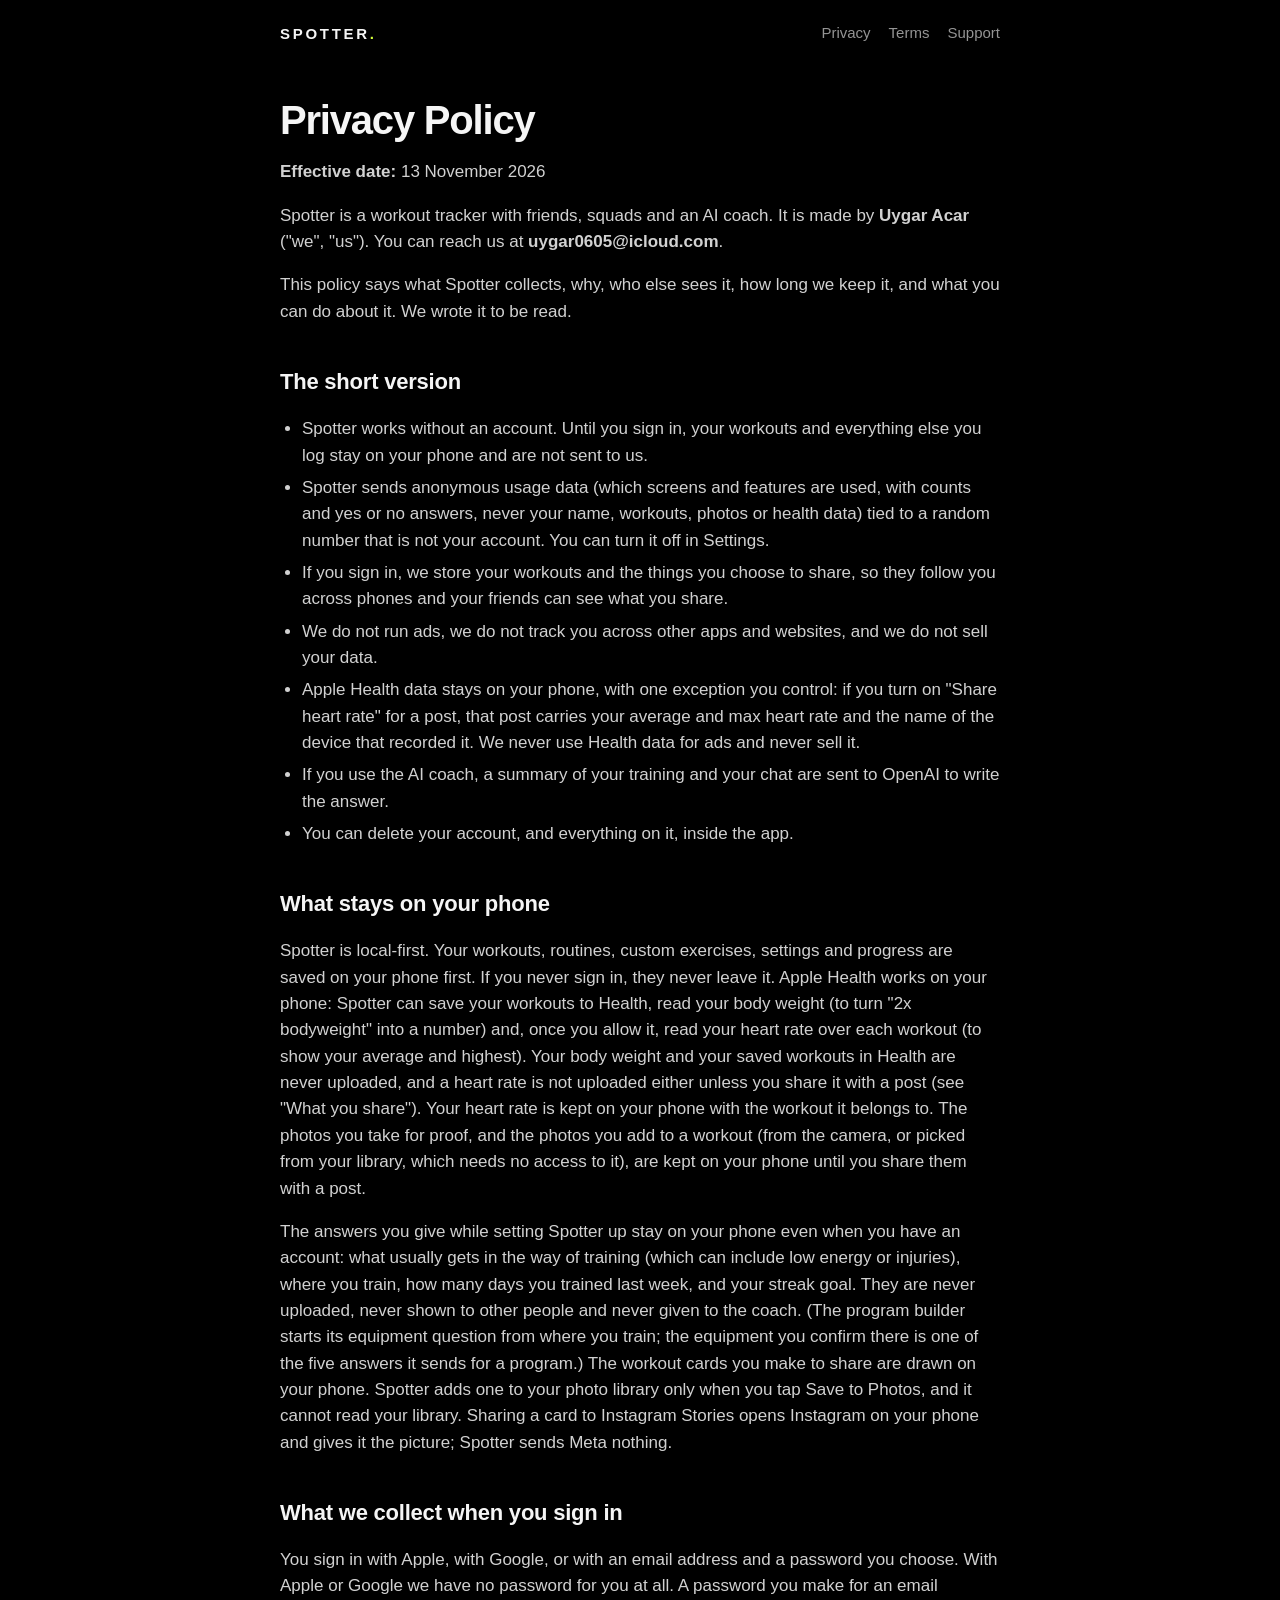
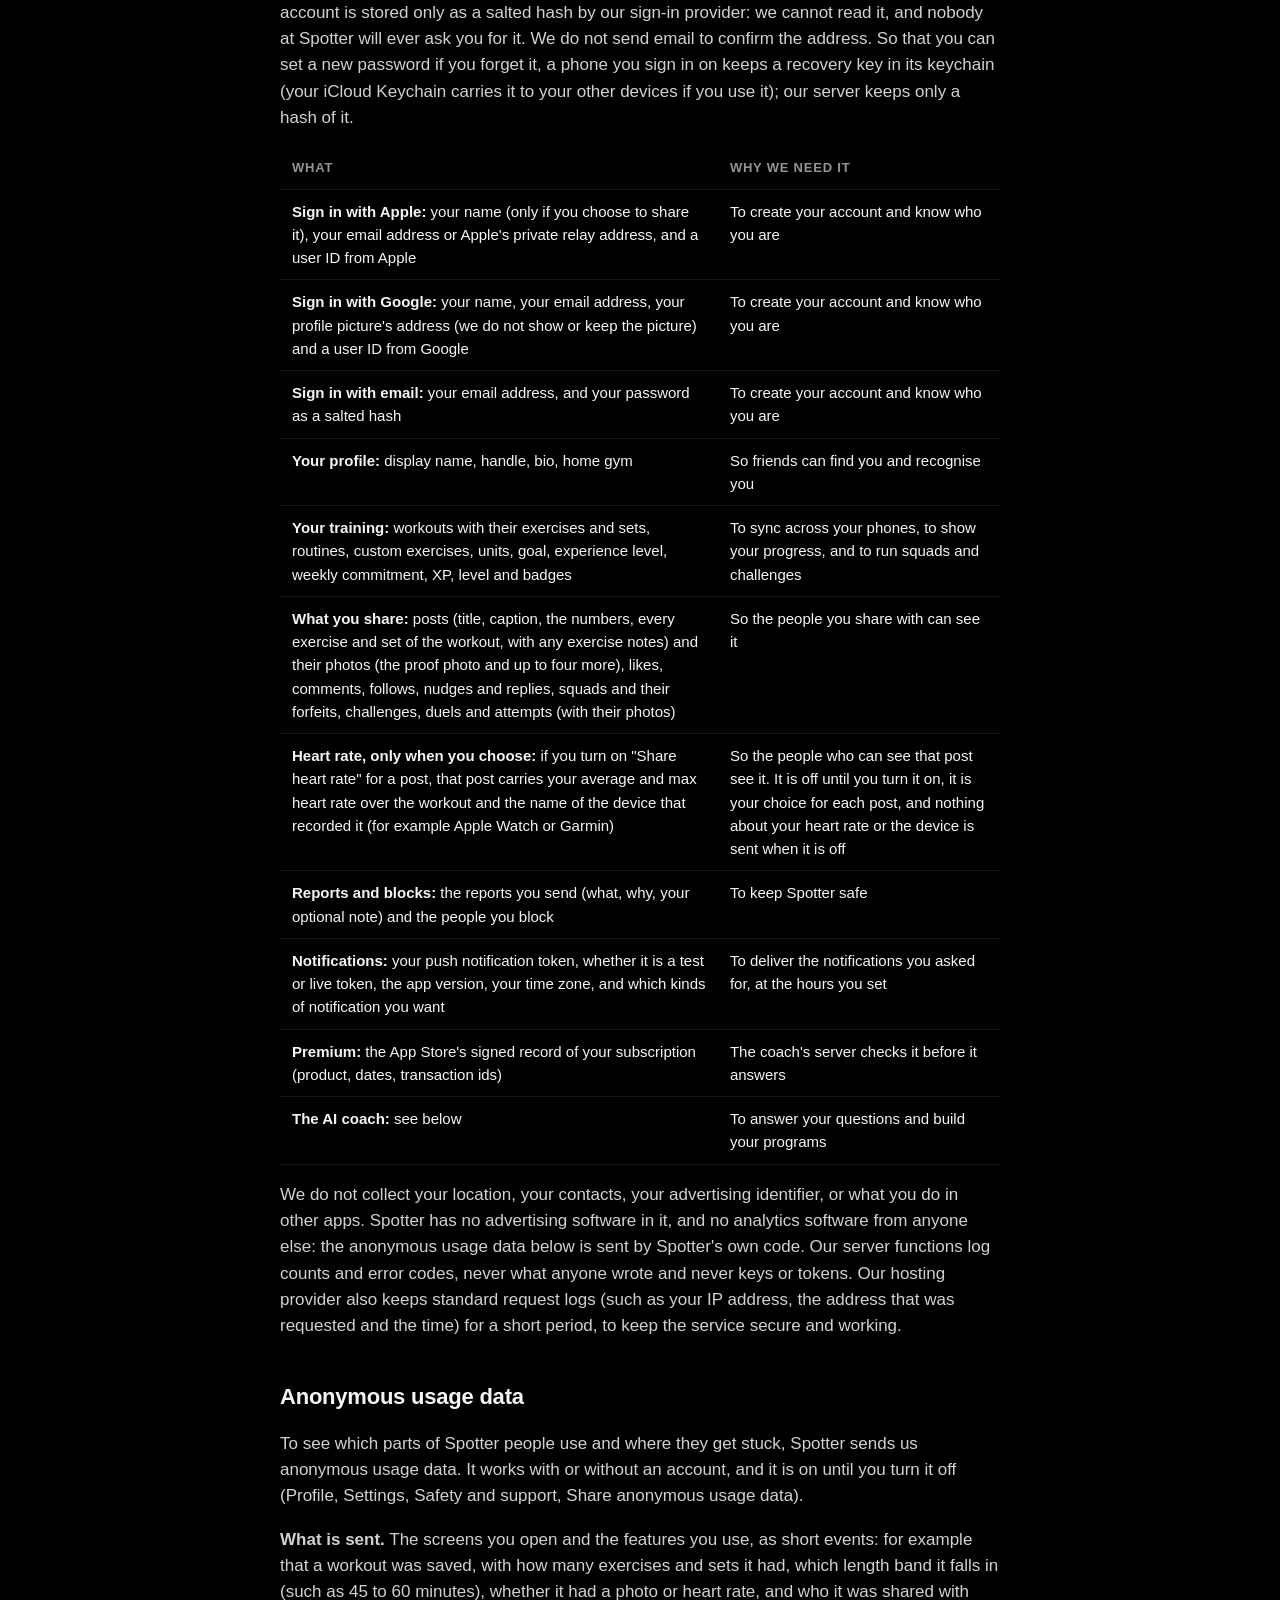
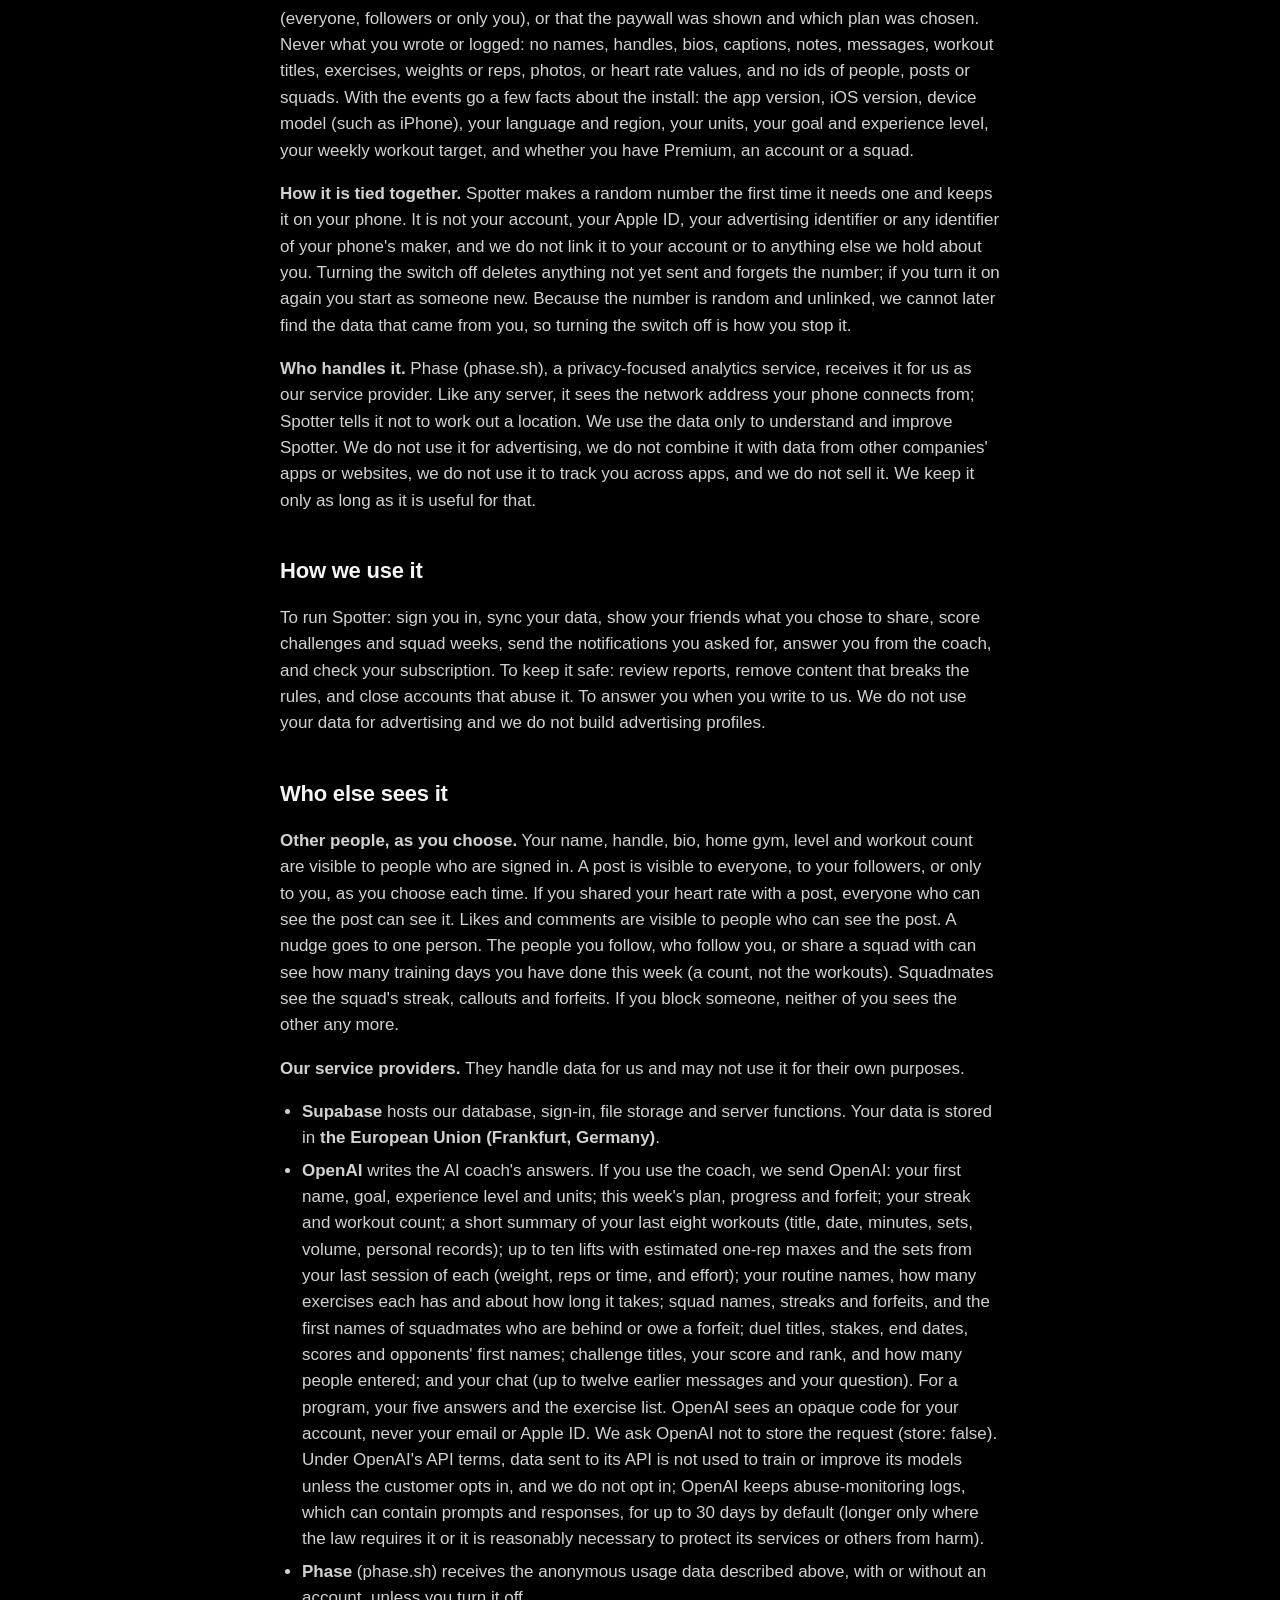
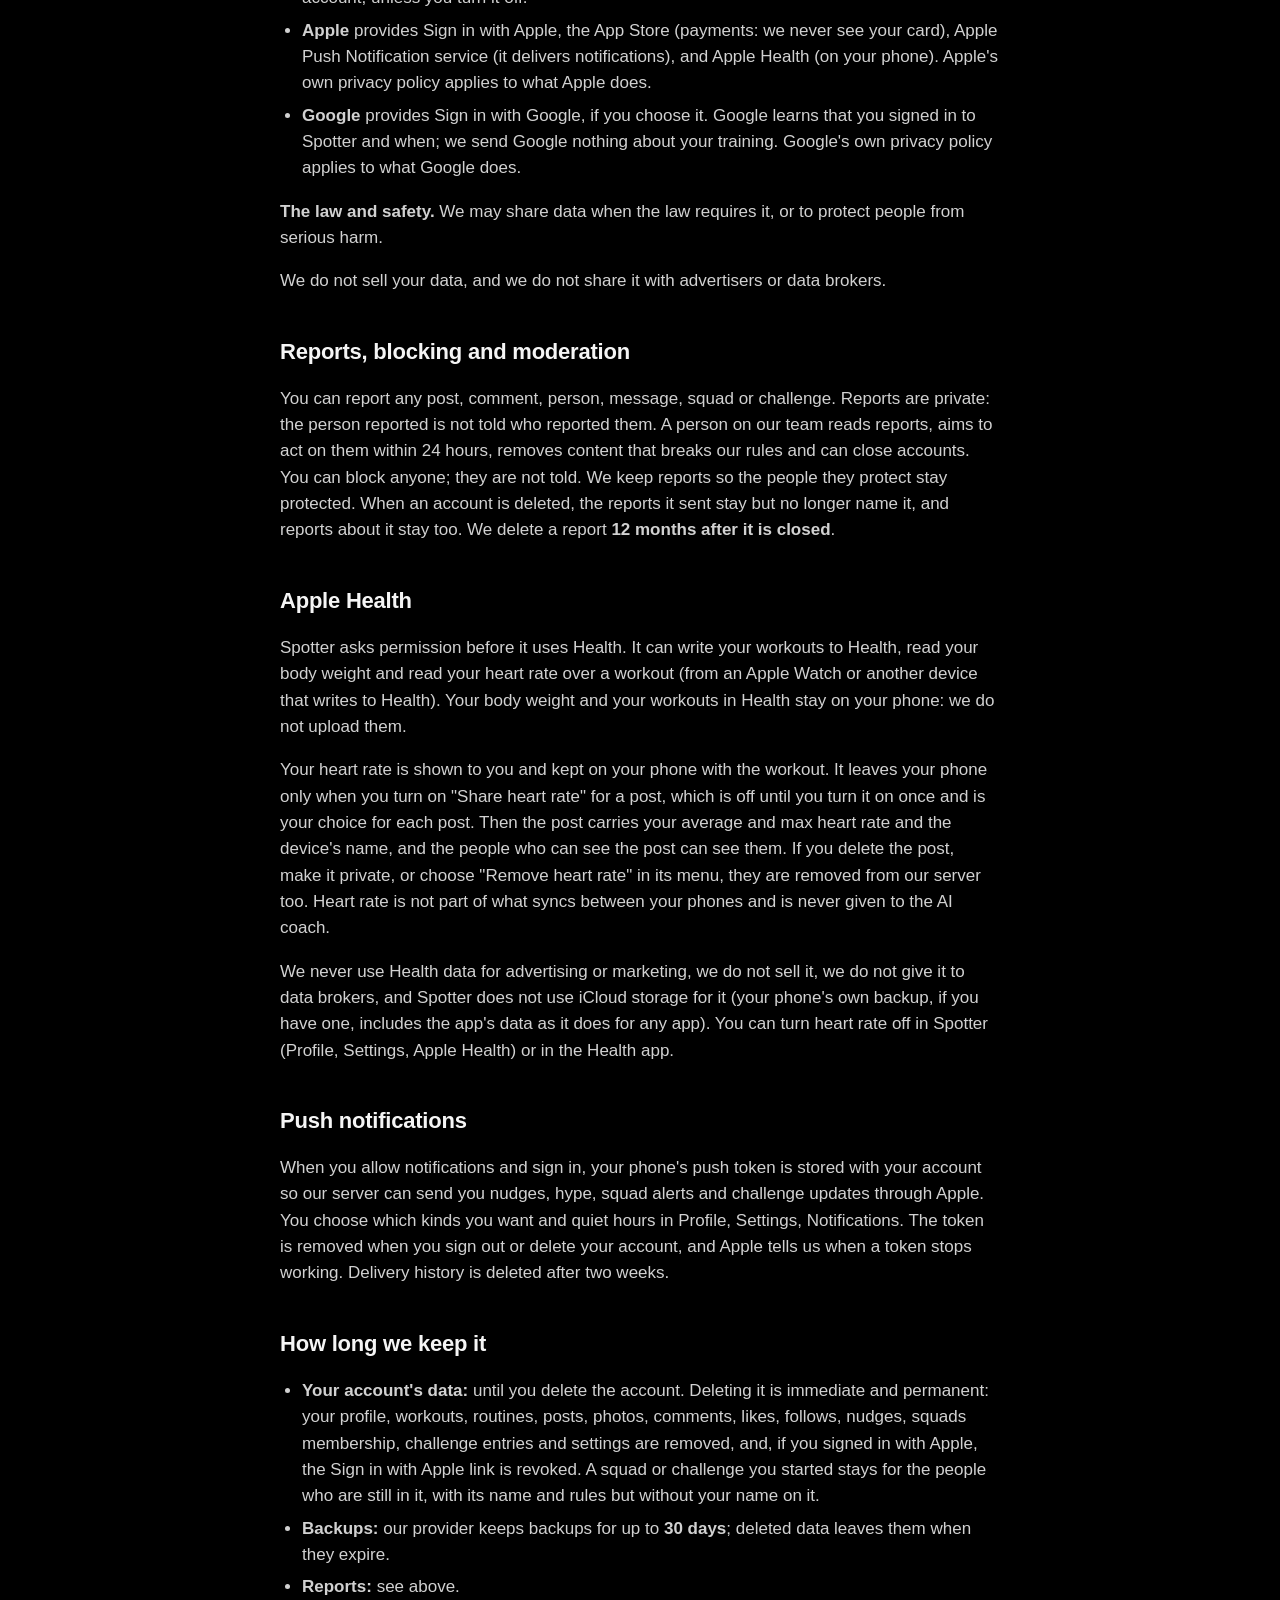
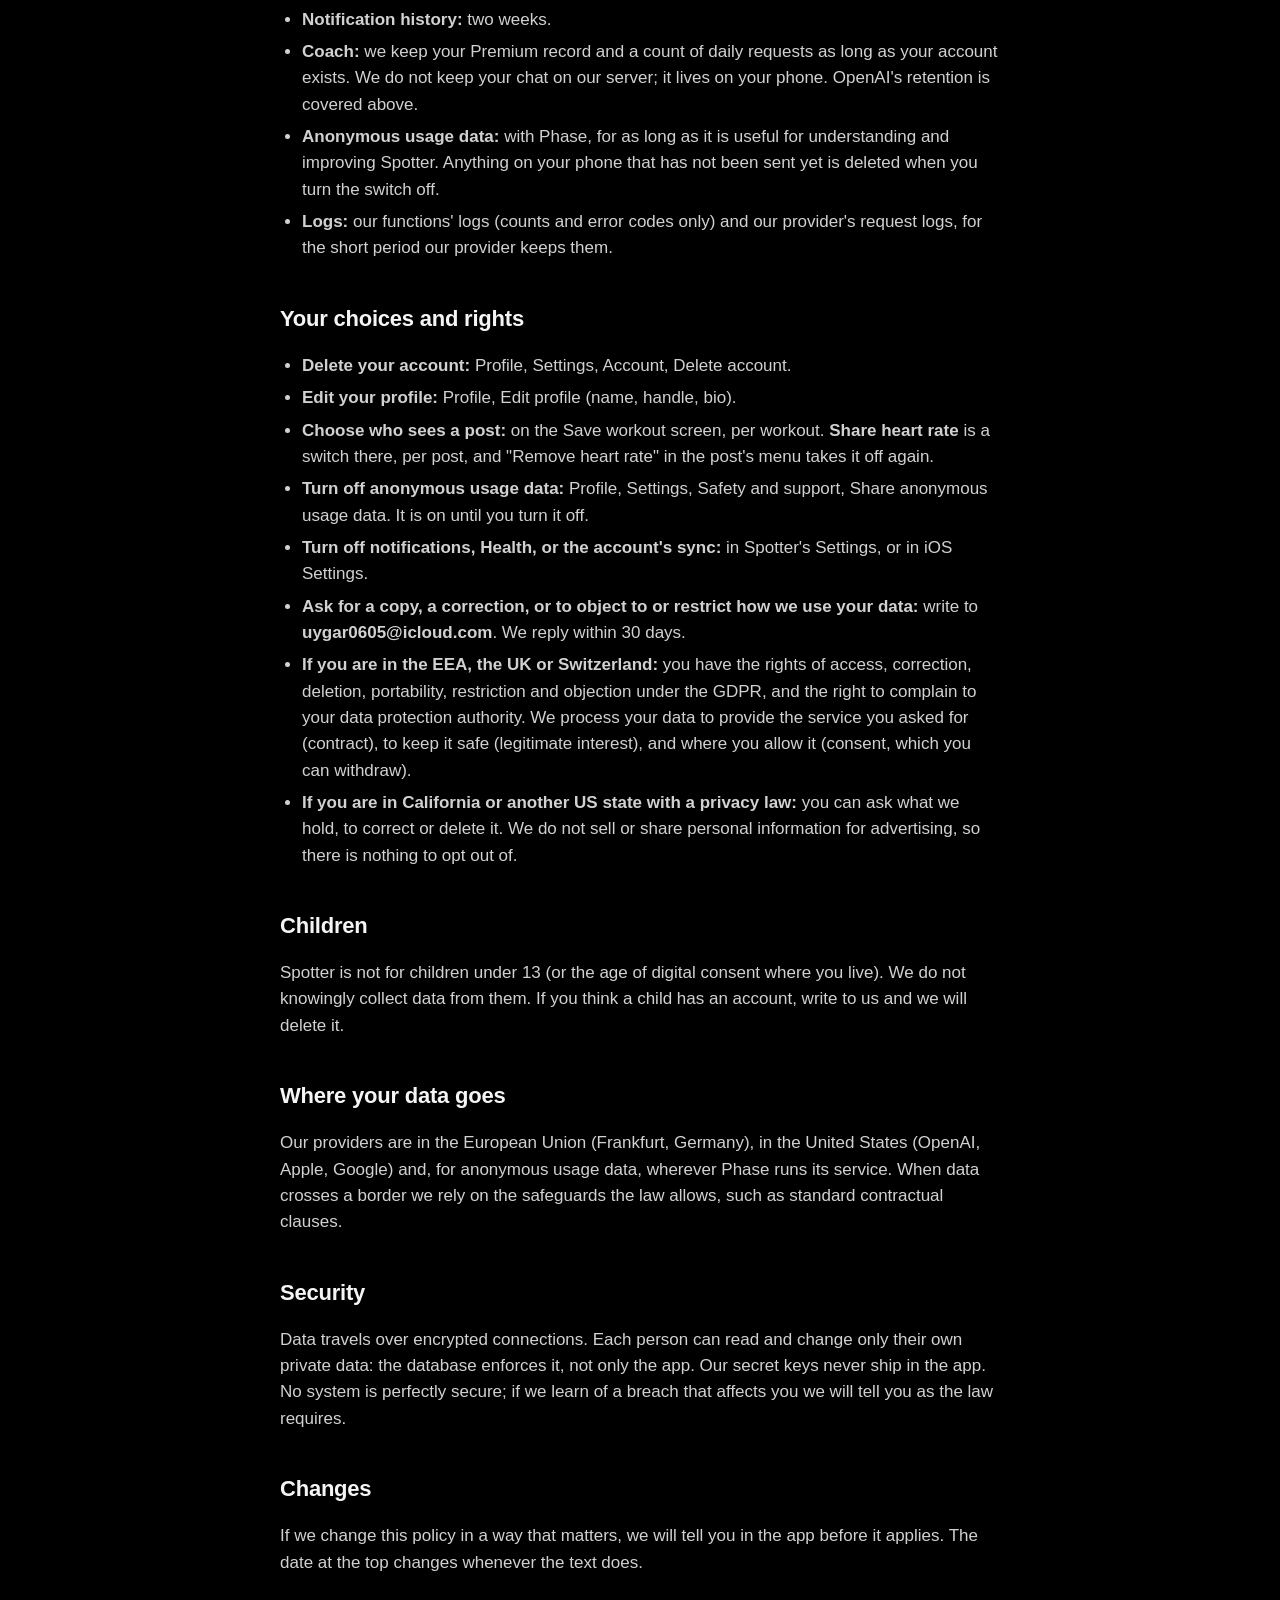
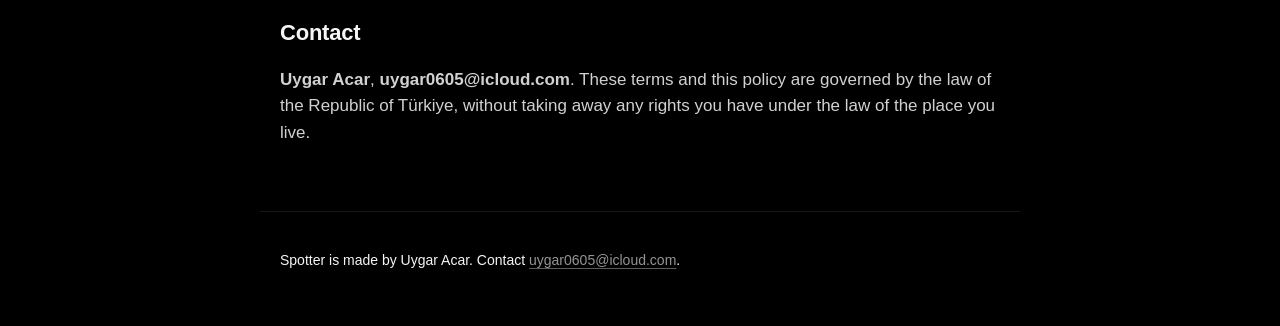
==== commit 5d8a87f1: "Republish the privacy policy: the password recovery key Co-Authored-By: Claude Fable 5.2 <noreply@an" ====
--- a/privacy/index.html
+++ b/privacy/index.html
@@ -21,7 +21,7 @@
 <p>Spotter is local-first. Your workouts, routines, custom exercises, settings and progress are saved on your phone first. If you never sign in, they never leave it. Apple Health works on your phone: Spotter can save your workouts to Health, read your body weight (to turn "2x bodyweight" into a number) and, once you allow it, read your heart rate over each workout (to show your average and highest). Your body weight and your saved workouts in Health are never uploaded, and a heart rate is not uploaded either unless you share it with a post (see "What you share"). Your heart rate is kept on your phone with the workout it belongs to. The photos you take for proof, and the photos you add to a workout (from the camera, or picked from your library, which needs no access to it), are kept on your phone until you share them with a post.</p>
 <p>The answers you give while setting Spotter up stay on your phone even when you have an account: what usually gets in the way of training (which can include low energy or injuries), where you train, how many days you trained last week, and your streak goal. They are never uploaded, never shown to other people and never given to the coach. (The program builder starts its equipment question from where you train; the equipment you confirm there is one of the five answers it sends for a program.) The workout cards you make to share are drawn on your phone. Spotter adds one to your photo library only when you tap Save to Photos, and it cannot read your library. Sharing a card to Instagram Stories opens Instagram on your phone and gives it the picture; Spotter sends Meta nothing.</p>
 <h2>What we collect when you sign in</h2>
-<p>You sign in with Apple, with Google, or with an email address and a password you choose. With Apple or Google we have no password for you at all. A password you make for an email account is stored only as a salted hash by our sign-in provider: we cannot read it, and nobody at Spotter will ever ask you for it. We do not send email to confirm the address.</p>
+<p>You sign in with Apple, with Google, or with an email address and a password you choose. With Apple or Google we have no password for you at all. A password you make for an email account is stored only as a salted hash by our sign-in provider: we cannot read it, and nobody at Spotter will ever ask you for it. We do not send email to confirm the address. So that you can set a new password if you forget it, a phone you sign in on keeps a recovery key in its keychain (your iCloud Keychain carries it to your other devices if you use it); our server keeps only a hash of it.</p>
 <div class="table"><table><thead><tr><th>What</th><th>Why we need it</th></tr></thead><tbody><tr><td><strong>Sign in with Apple:</strong> your name (only if you choose to share it), your email address or Apple's private relay address, and a user ID from Apple</td><td>To create your account and know who you are</td></tr><tr><td><strong>Sign in with Google:</strong> your name, your email address, your profile picture's address (we do not show or keep the picture) and a user ID from Google</td><td>To create your account and know who you are</td></tr><tr><td><strong>Sign in with email:</strong> your email address, and your password as a salted hash</td><td>To create your account and know who you are</td></tr><tr><td><strong>Your profile:</strong> display name, handle, bio, home gym</td><td>So friends can find you and recognise you</td></tr><tr><td><strong>Your training:</strong> workouts with their exercises and sets, routines, custom exercises, units, goal, experience level, weekly commitment, XP, level and badges</td><td>To sync across your phones, to show your progress, and to run squads and challenges</td></tr><tr><td><strong>What you share:</strong> posts (title, caption, the numbers, every exercise and set of the workout, with any exercise notes) and their photos (the proof photo and up to four more), likes, comments, follows, nudges and replies, squads and their forfeits, challenges, duels and attempts (with their photos)</td><td>So the people you share with can see it</td></tr><tr><td><strong>Heart rate, only when you choose:</strong> if you turn on "Share heart rate" for a post, that post carries your average and max heart rate over the workout and the name of the device that recorded it (for example Apple Watch or Garmin)</td><td>So the people who can see that post see it. It is off until you turn it on, it is your choice for each post, and nothing about your heart rate or the device is sent when it is off</td></tr><tr><td><strong>Reports and blocks:</strong> the reports you send (what, why, your optional note) and the people you block</td><td>To keep Spotter safe</td></tr><tr><td><strong>Notifications:</strong> your push notification token, whether it is a test or live token, the app version, your time zone, and which kinds of notification you want</td><td>To deliver the notifications you asked for, at the hours you set</td></tr><tr><td><strong>Premium:</strong> the App Store's signed record of your subscription (product, dates, transaction ids)</td><td>The coach's server checks it before it answers</td></tr><tr><td><strong>The AI coach:</strong> see below</td><td>To answer your questions and build your programs</td></tr></tbody></table></div>
 <p>We do not collect your location, your contacts, your advertising identifier, or what you do in other apps. Spotter has no advertising software in it, and no analytics software from anyone else: the anonymous usage data below is sent by Spotter's own code. Our server functions log counts and error codes, never what anyone wrote and never keys or tokens. Our hosting provider also keeps standard request logs (such as your IP address, the address that was requested and the time) for a short period, to keep the service secure and working.</p>
 <h2>Anonymous usage data</h2>
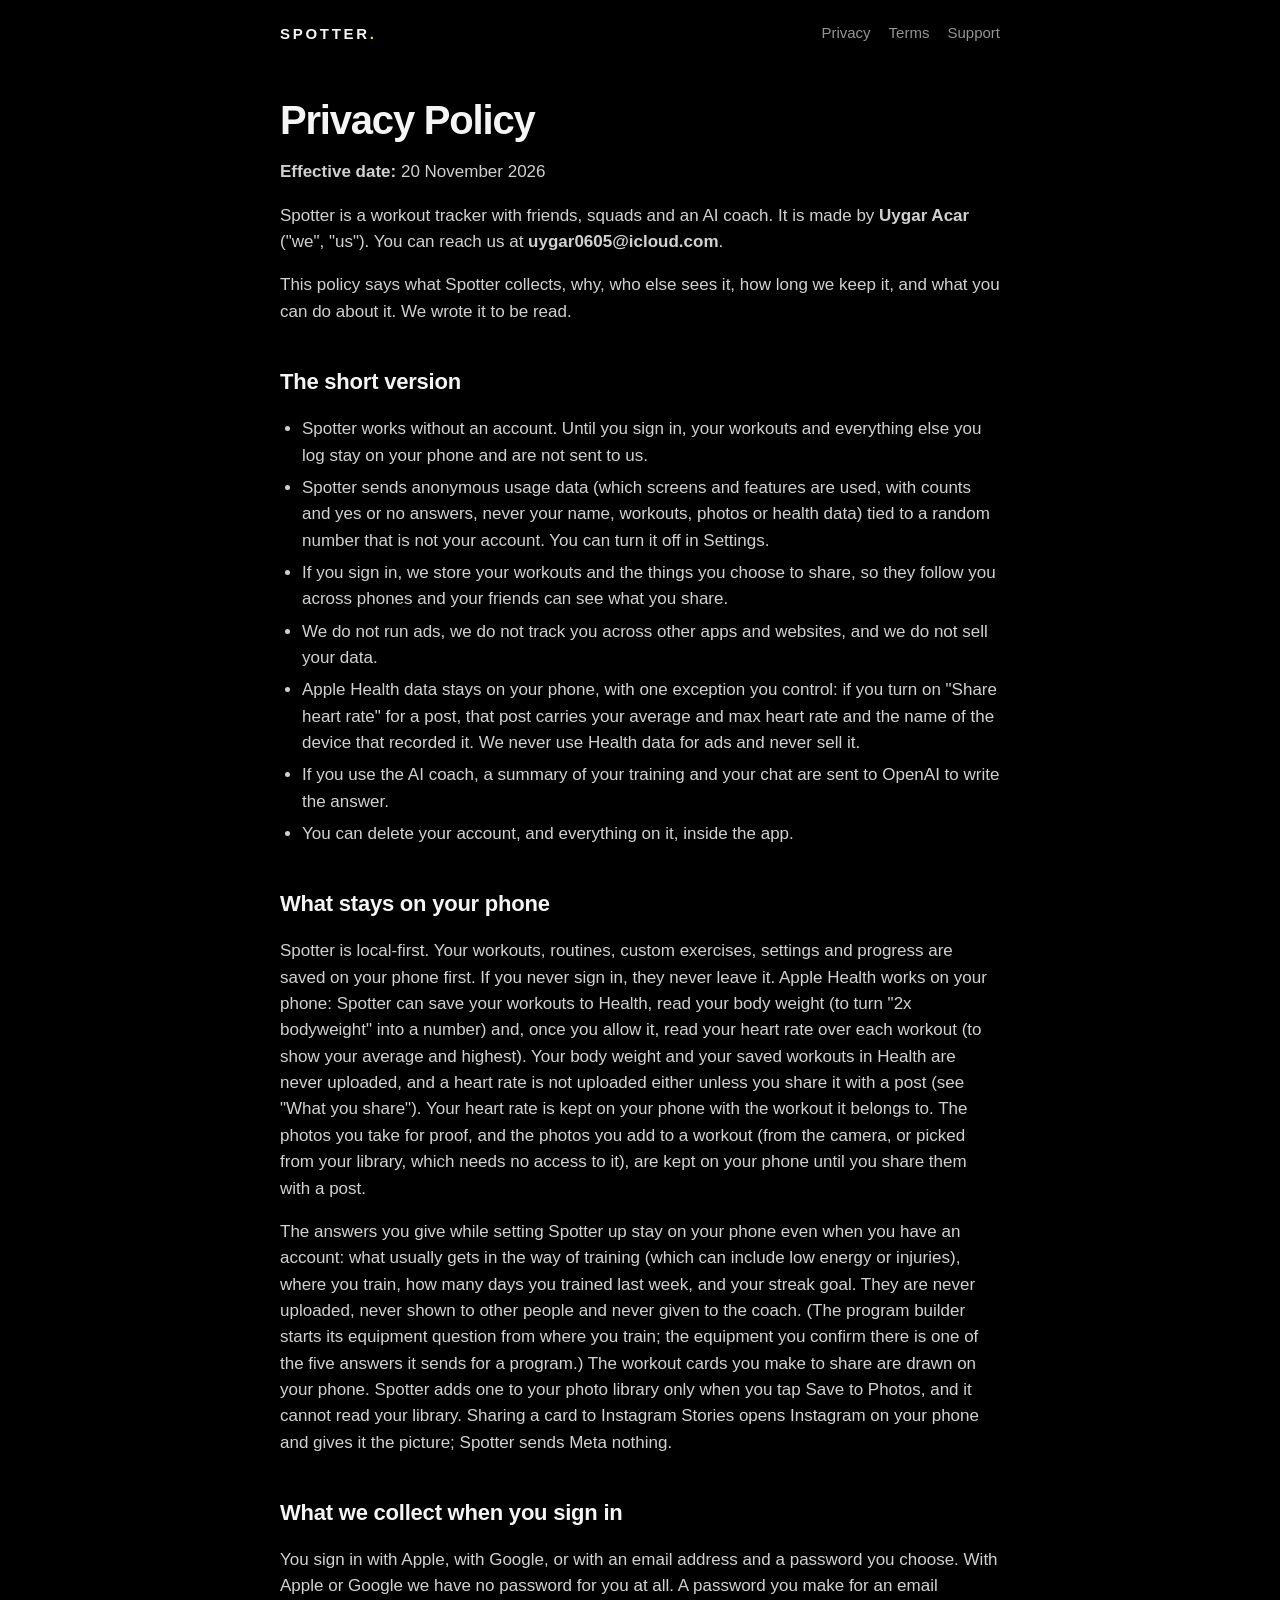
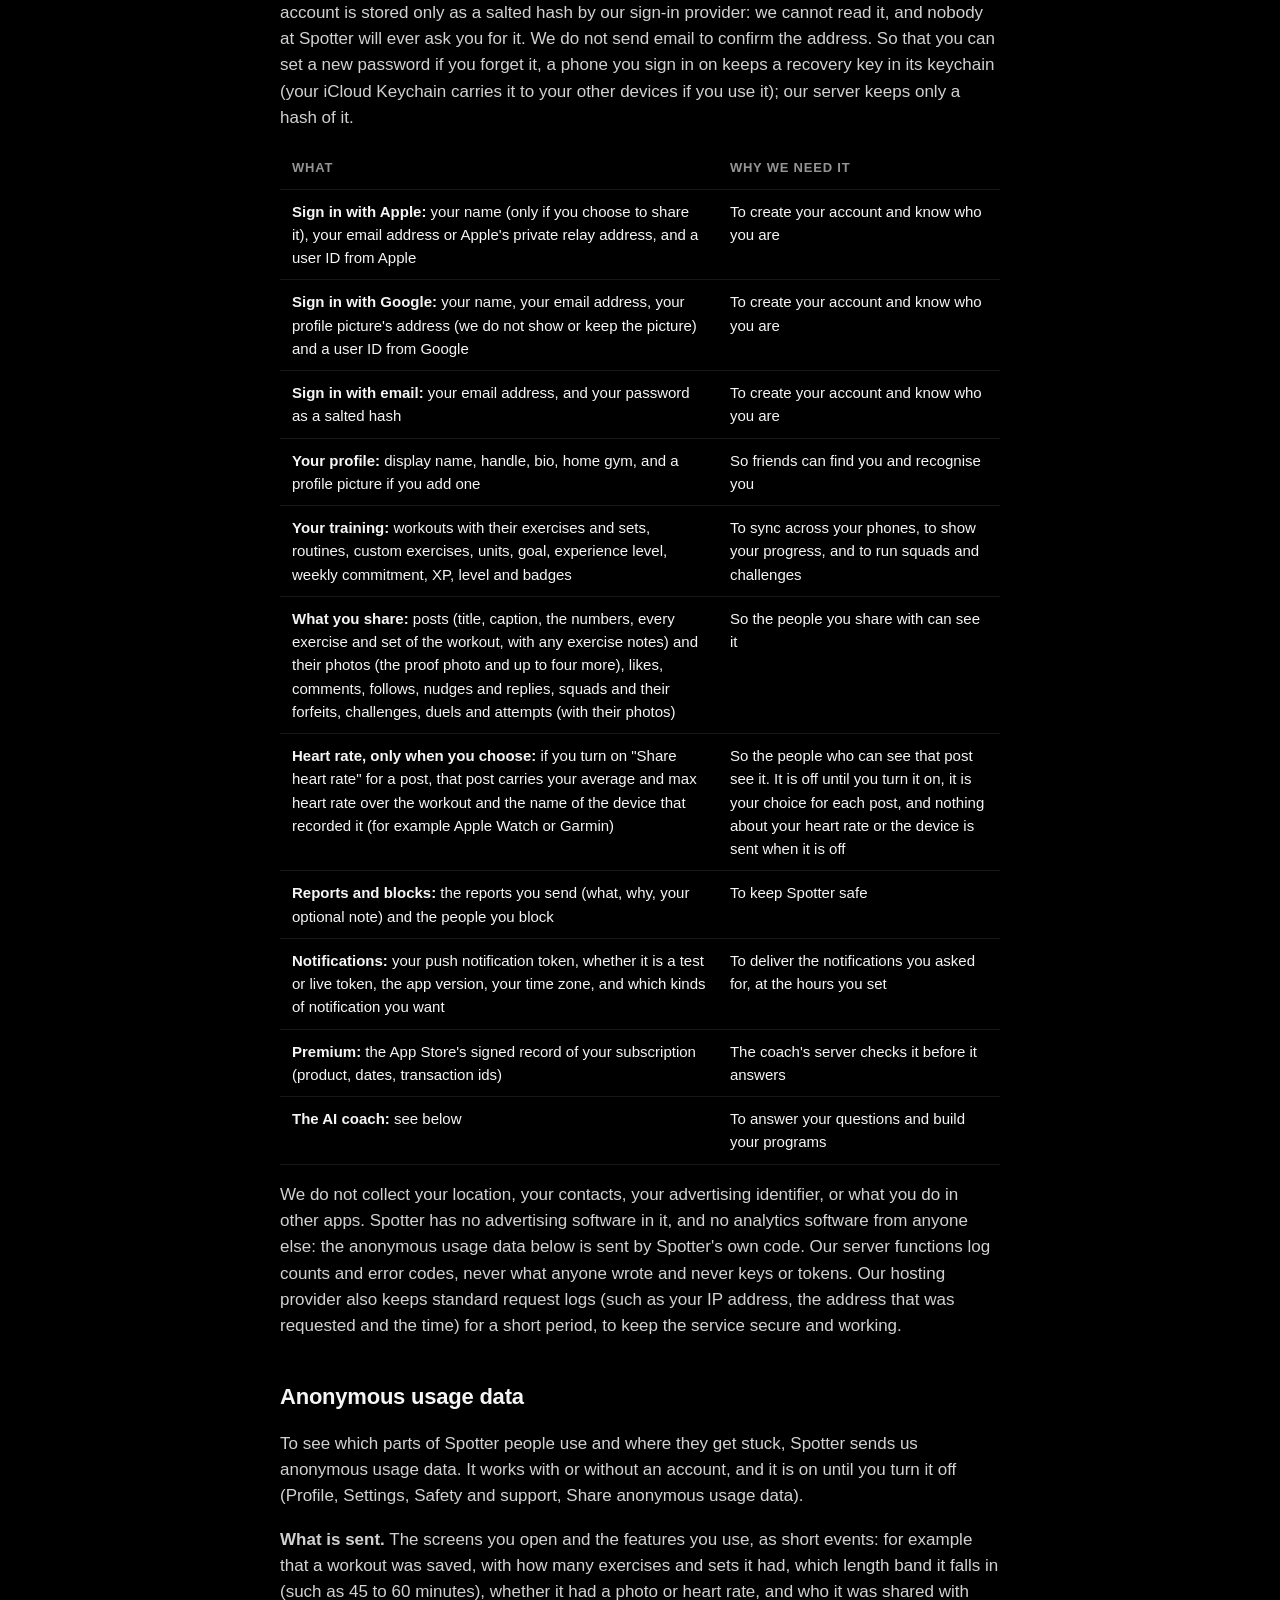
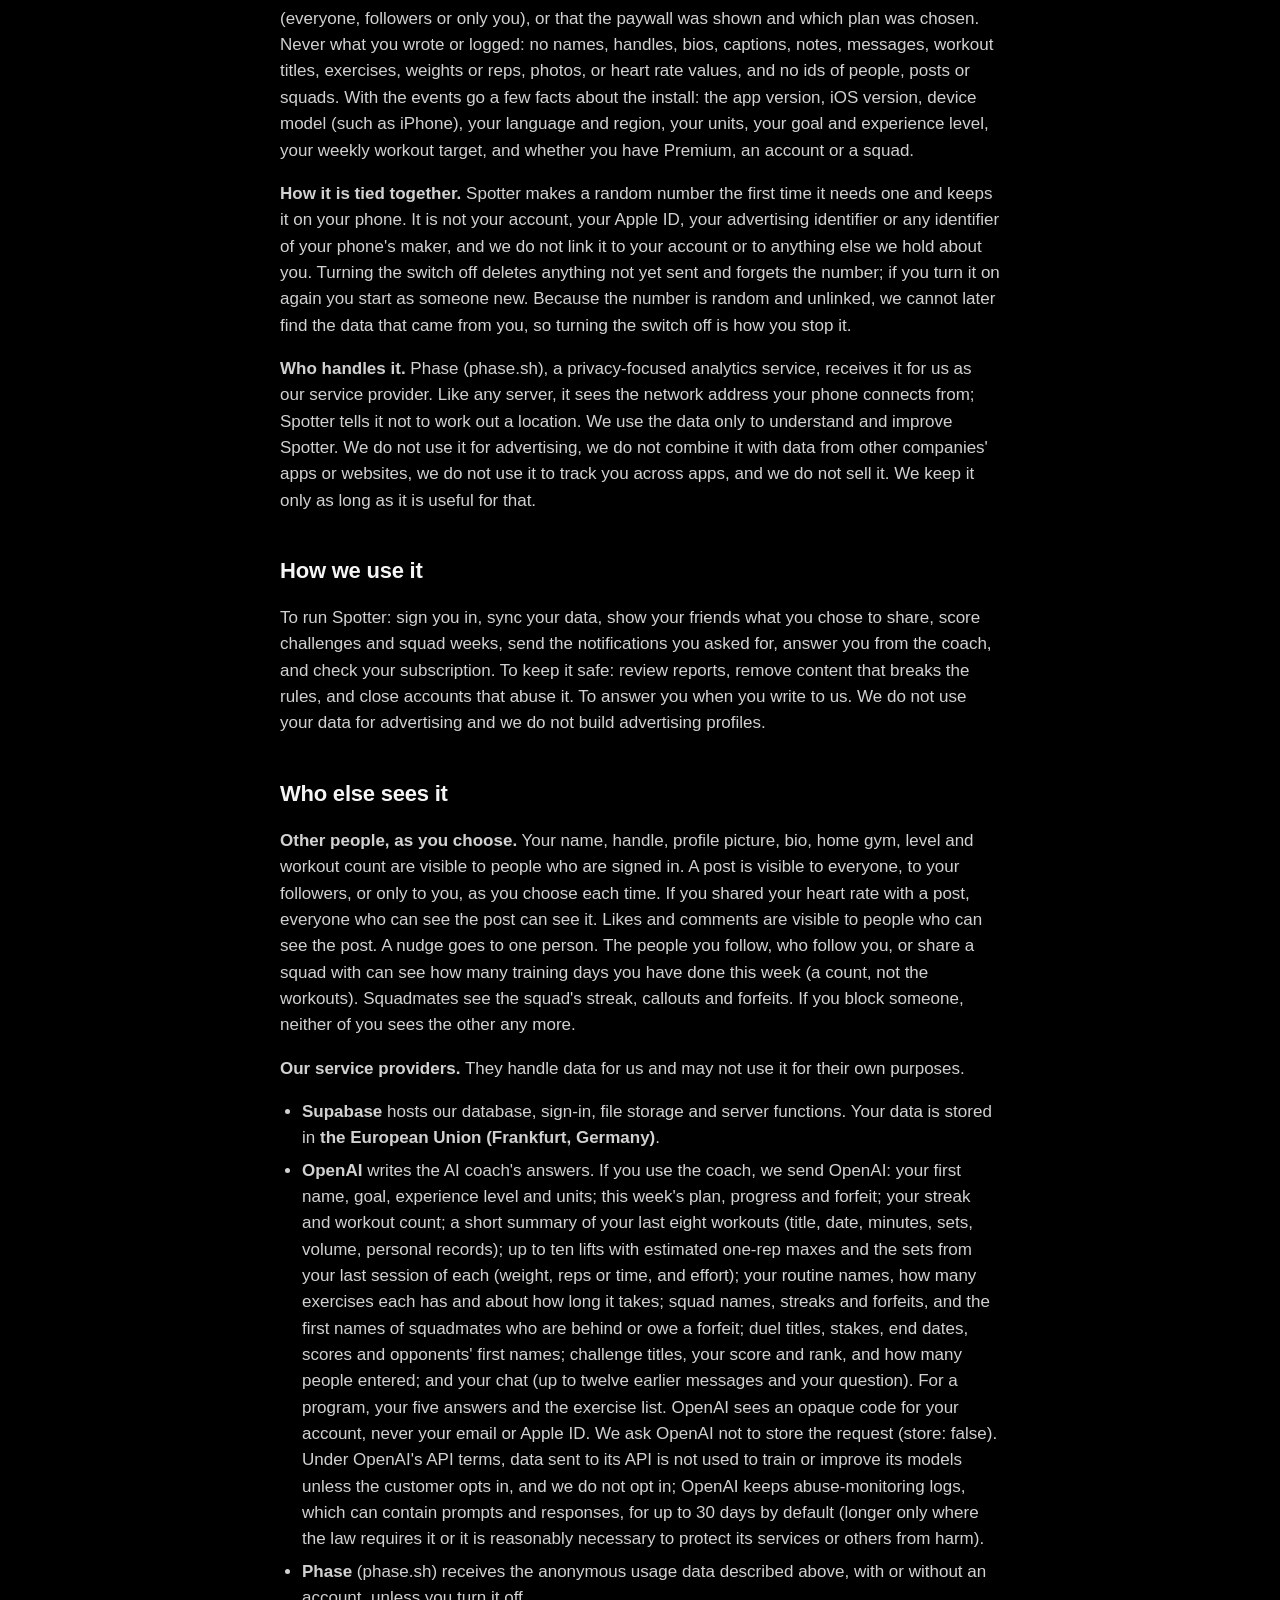
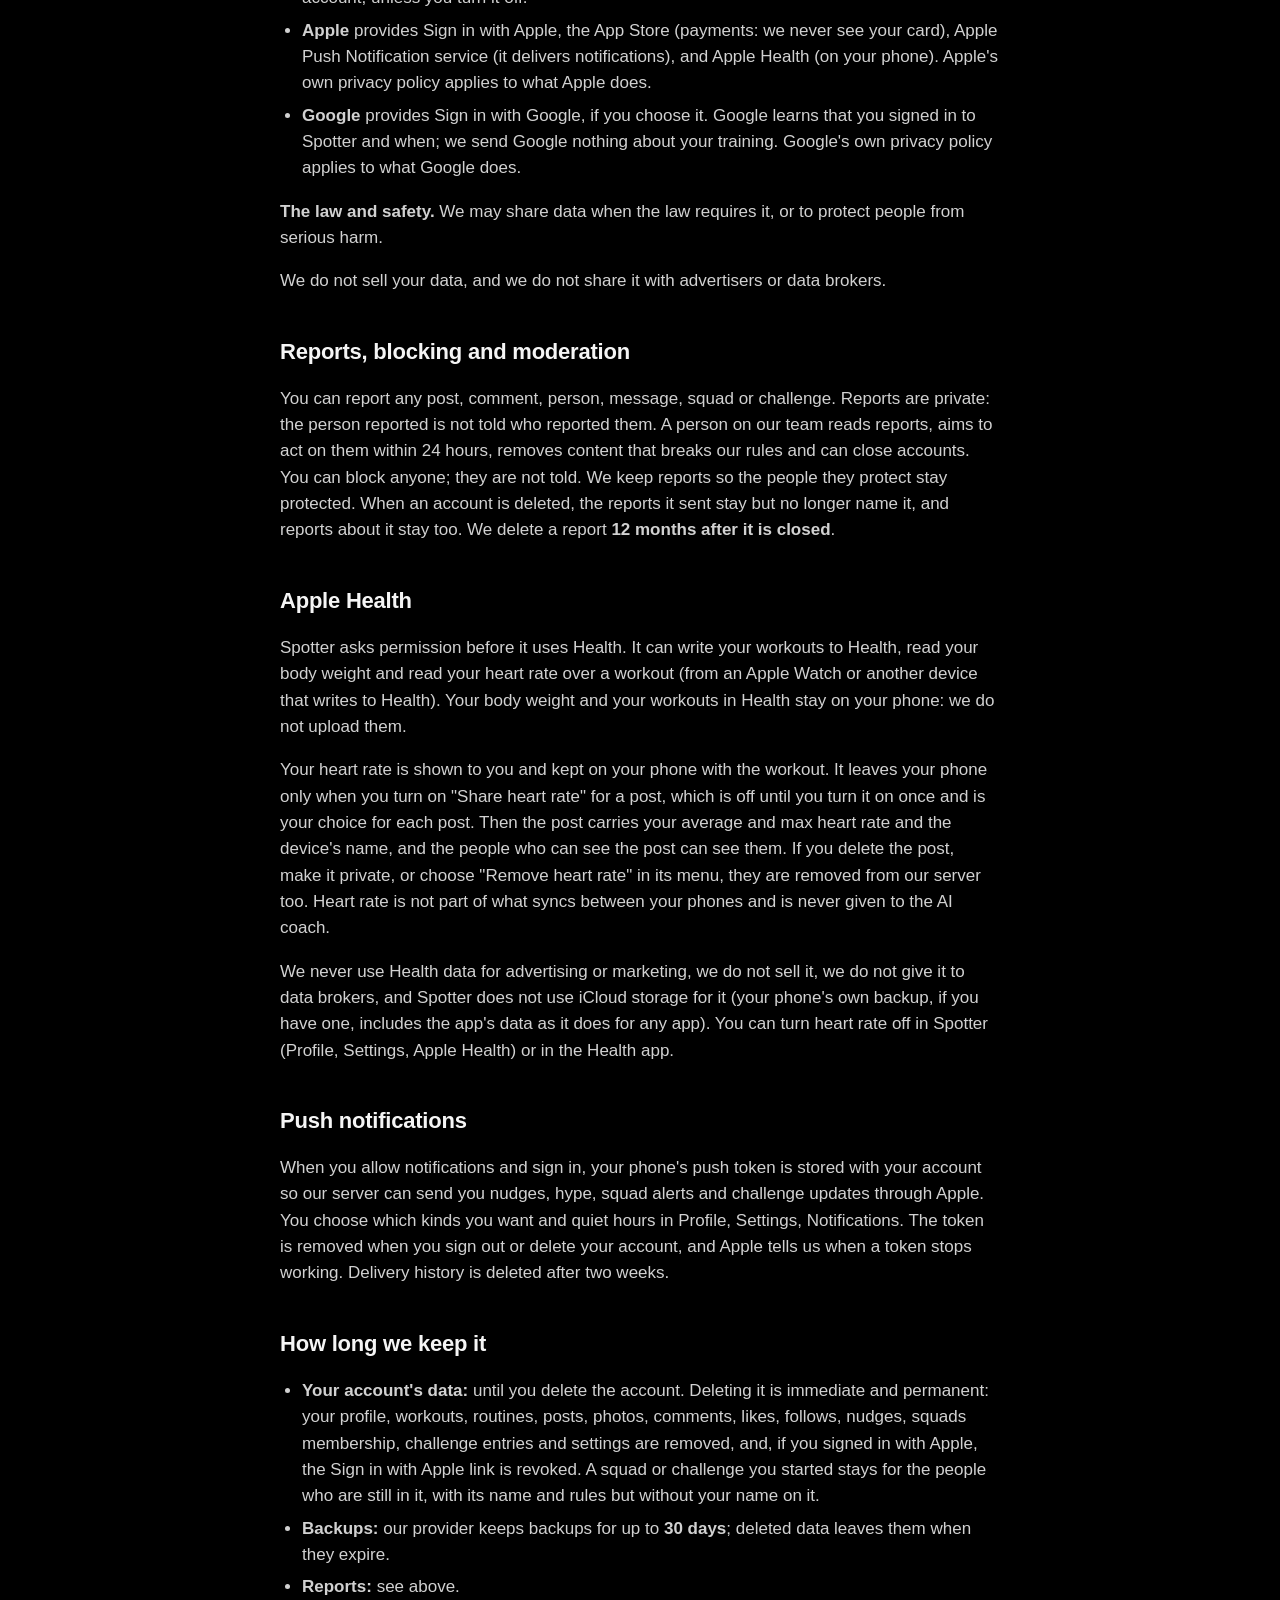
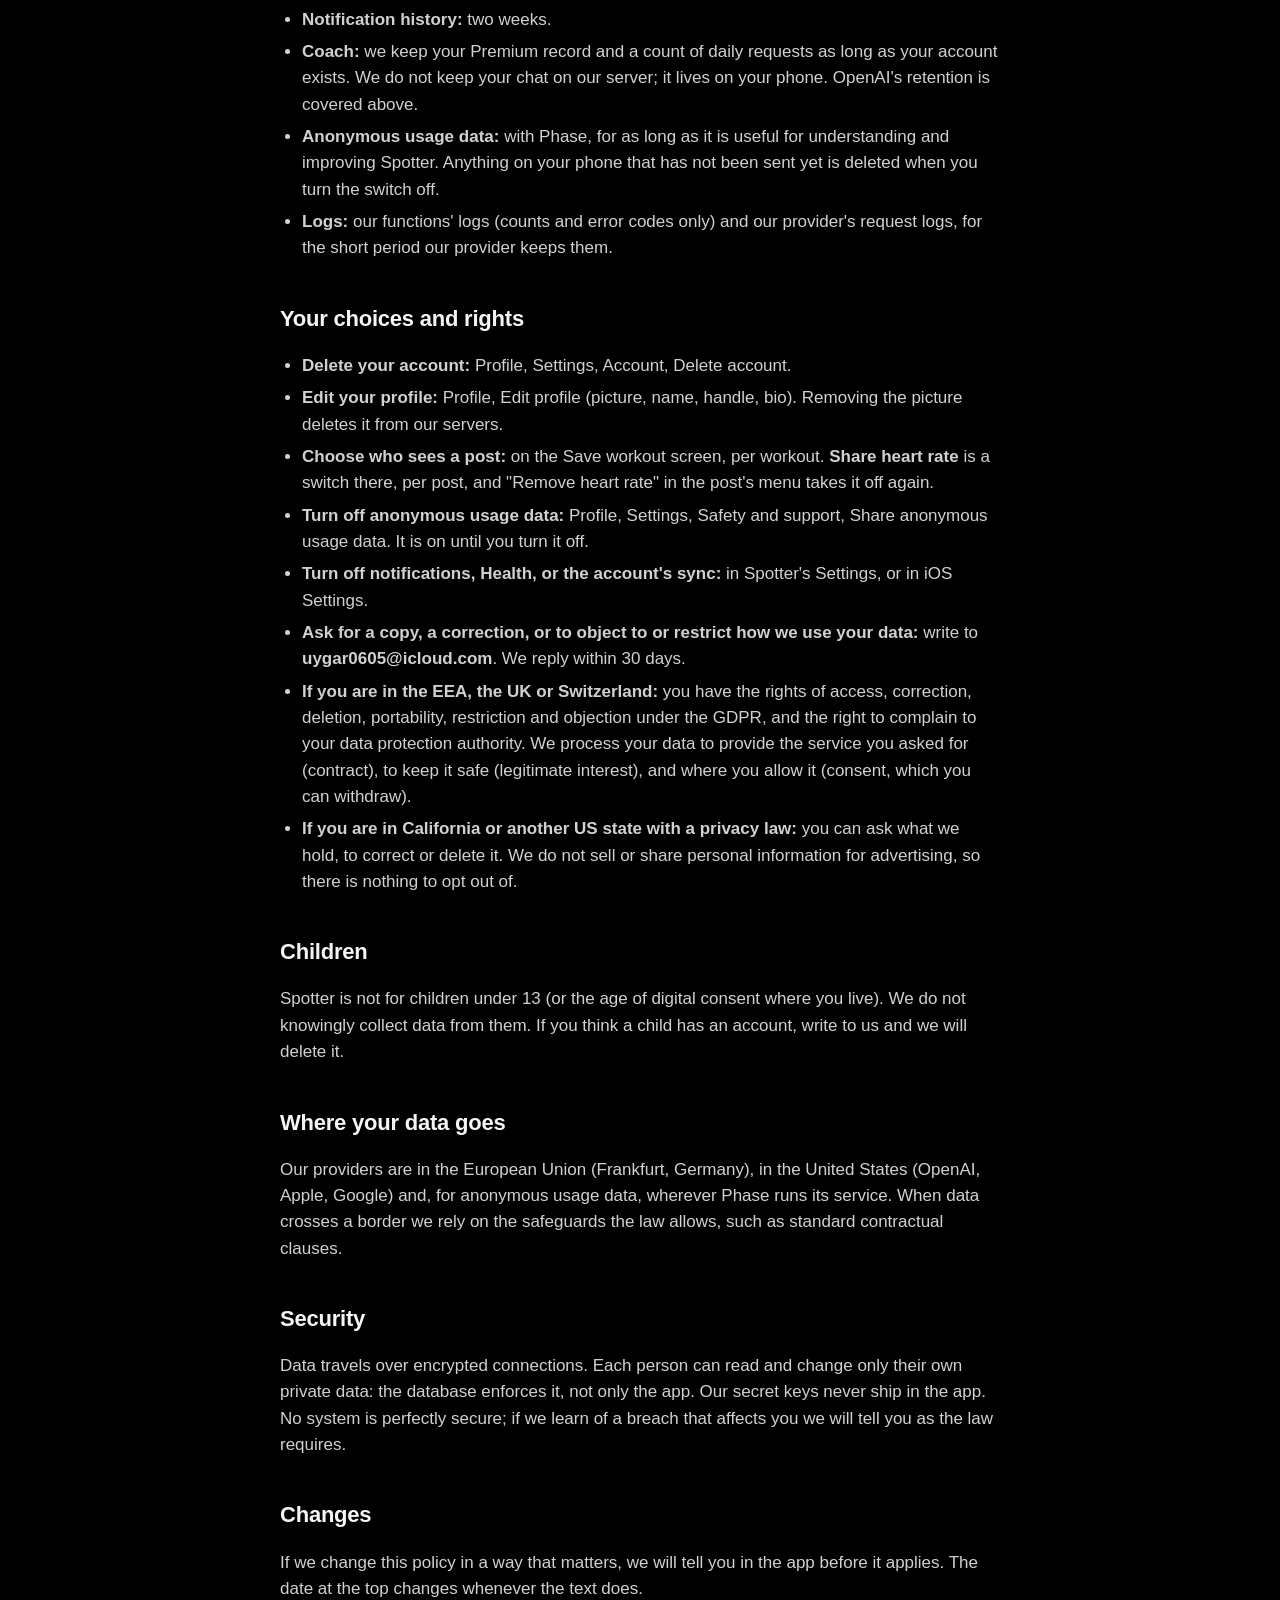
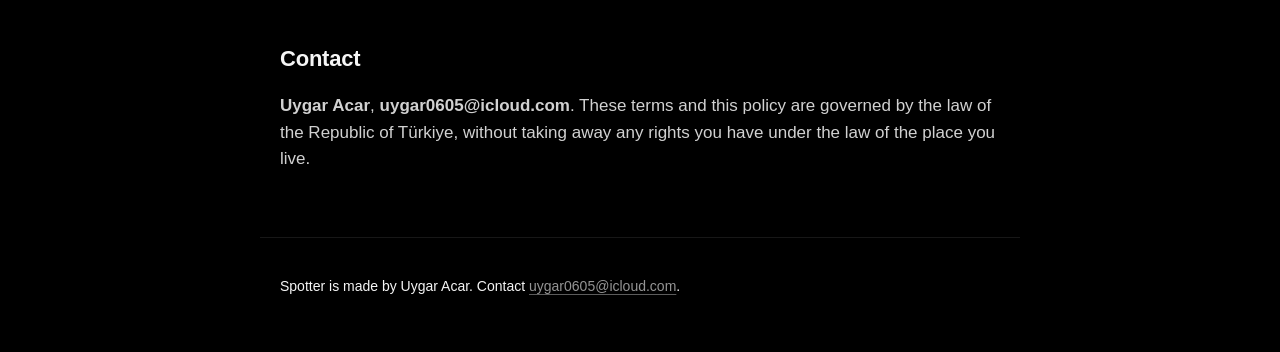
==== commit 94b4cb32: "The app is on the App Store: store buttons in place of "coming soon"; privacy policy names the profi" ====
--- a/privacy/index.html
+++ b/privacy/index.html
@@ -12,7 +12,7 @@
 <nav><a href="../privacy/">Privacy</a><a href="../terms/">Terms</a><a href="../support/">Support</a></nav></header>
 <main class="doc">
 <h1>Privacy Policy</h1>
-<p><strong>Effective date:</strong> 13 November 2026</p>
+<p><strong>Effective date:</strong> 20 November 2026</p>
 <p>Spotter is a workout tracker with friends, squads and an AI coach. It is made by <strong>Uygar Acar</strong> ("we", "us"). You can reach us at <strong>uygar0605@icloud.com</strong>.</p>
 <p>This policy says what Spotter collects, why, who else sees it, how long we keep it, and what you can do about it. We wrote it to be read.</p>
 <h2>The short version</h2>
@@ -22,7 +22,7 @@
 <p>The answers you give while setting Spotter up stay on your phone even when you have an account: what usually gets in the way of training (which can include low energy or injuries), where you train, how many days you trained last week, and your streak goal. They are never uploaded, never shown to other people and never given to the coach. (The program builder starts its equipment question from where you train; the equipment you confirm there is one of the five answers it sends for a program.) The workout cards you make to share are drawn on your phone. Spotter adds one to your photo library only when you tap Save to Photos, and it cannot read your library. Sharing a card to Instagram Stories opens Instagram on your phone and gives it the picture; Spotter sends Meta nothing.</p>
 <h2>What we collect when you sign in</h2>
 <p>You sign in with Apple, with Google, or with an email address and a password you choose. With Apple or Google we have no password for you at all. A password you make for an email account is stored only as a salted hash by our sign-in provider: we cannot read it, and nobody at Spotter will ever ask you for it. We do not send email to confirm the address. So that you can set a new password if you forget it, a phone you sign in on keeps a recovery key in its keychain (your iCloud Keychain carries it to your other devices if you use it); our server keeps only a hash of it.</p>
-<div class="table"><table><thead><tr><th>What</th><th>Why we need it</th></tr></thead><tbody><tr><td><strong>Sign in with Apple:</strong> your name (only if you choose to share it), your email address or Apple's private relay address, and a user ID from Apple</td><td>To create your account and know who you are</td></tr><tr><td><strong>Sign in with Google:</strong> your name, your email address, your profile picture's address (we do not show or keep the picture) and a user ID from Google</td><td>To create your account and know who you are</td></tr><tr><td><strong>Sign in with email:</strong> your email address, and your password as a salted hash</td><td>To create your account and know who you are</td></tr><tr><td><strong>Your profile:</strong> display name, handle, bio, home gym</td><td>So friends can find you and recognise you</td></tr><tr><td><strong>Your training:</strong> workouts with their exercises and sets, routines, custom exercises, units, goal, experience level, weekly commitment, XP, level and badges</td><td>To sync across your phones, to show your progress, and to run squads and challenges</td></tr><tr><td><strong>What you share:</strong> posts (title, caption, the numbers, every exercise and set of the workout, with any exercise notes) and their photos (the proof photo and up to four more), likes, comments, follows, nudges and replies, squads and their forfeits, challenges, duels and attempts (with their photos)</td><td>So the people you share with can see it</td></tr><tr><td><strong>Heart rate, only when you choose:</strong> if you turn on "Share heart rate" for a post, that post carries your average and max heart rate over the workout and the name of the device that recorded it (for example Apple Watch or Garmin)</td><td>So the people who can see that post see it. It is off until you turn it on, it is your choice for each post, and nothing about your heart rate or the device is sent when it is off</td></tr><tr><td><strong>Reports and blocks:</strong> the reports you send (what, why, your optional note) and the people you block</td><td>To keep Spotter safe</td></tr><tr><td><strong>Notifications:</strong> your push notification token, whether it is a test or live token, the app version, your time zone, and which kinds of notification you want</td><td>To deliver the notifications you asked for, at the hours you set</td></tr><tr><td><strong>Premium:</strong> the App Store's signed record of your subscription (product, dates, transaction ids)</td><td>The coach's server checks it before it answers</td></tr><tr><td><strong>The AI coach:</strong> see below</td><td>To answer your questions and build your programs</td></tr></tbody></table></div>
+<div class="table"><table><thead><tr><th>What</th><th>Why we need it</th></tr></thead><tbody><tr><td><strong>Sign in with Apple:</strong> your name (only if you choose to share it), your email address or Apple's private relay address, and a user ID from Apple</td><td>To create your account and know who you are</td></tr><tr><td><strong>Sign in with Google:</strong> your name, your email address, your profile picture's address (we do not show or keep the picture) and a user ID from Google</td><td>To create your account and know who you are</td></tr><tr><td><strong>Sign in with email:</strong> your email address, and your password as a salted hash</td><td>To create your account and know who you are</td></tr><tr><td><strong>Your profile:</strong> display name, handle, bio, home gym, and a profile picture if you add one</td><td>So friends can find you and recognise you</td></tr><tr><td><strong>Your training:</strong> workouts with their exercises and sets, routines, custom exercises, units, goal, experience level, weekly commitment, XP, level and badges</td><td>To sync across your phones, to show your progress, and to run squads and challenges</td></tr><tr><td><strong>What you share:</strong> posts (title, caption, the numbers, every exercise and set of the workout, with any exercise notes) and their photos (the proof photo and up to four more), likes, comments, follows, nudges and replies, squads and their forfeits, challenges, duels and attempts (with their photos)</td><td>So the people you share with can see it</td></tr><tr><td><strong>Heart rate, only when you choose:</strong> if you turn on "Share heart rate" for a post, that post carries your average and max heart rate over the workout and the name of the device that recorded it (for example Apple Watch or Garmin)</td><td>So the people who can see that post see it. It is off until you turn it on, it is your choice for each post, and nothing about your heart rate or the device is sent when it is off</td></tr><tr><td><strong>Reports and blocks:</strong> the reports you send (what, why, your optional note) and the people you block</td><td>To keep Spotter safe</td></tr><tr><td><strong>Notifications:</strong> your push notification token, whether it is a test or live token, the app version, your time zone, and which kinds of notification you want</td><td>To deliver the notifications you asked for, at the hours you set</td></tr><tr><td><strong>Premium:</strong> the App Store's signed record of your subscription (product, dates, transaction ids)</td><td>The coach's server checks it before it answers</td></tr><tr><td><strong>The AI coach:</strong> see below</td><td>To answer your questions and build your programs</td></tr></tbody></table></div>
 <p>We do not collect your location, your contacts, your advertising identifier, or what you do in other apps. Spotter has no advertising software in it, and no analytics software from anyone else: the anonymous usage data below is sent by Spotter's own code. Our server functions log counts and error codes, never what anyone wrote and never keys or tokens. Our hosting provider also keeps standard request logs (such as your IP address, the address that was requested and the time) for a short period, to keep the service secure and working.</p>
 <h2>Anonymous usage data</h2>
 <p>To see which parts of Spotter people use and where they get stuck, Spotter sends us anonymous usage data. It works with or without an account, and it is on until you turn it off (Profile, Settings, Safety and support, Share anonymous usage data).</p>
@@ -32,7 +32,7 @@
 <h2>How we use it</h2>
 <p>To run Spotter: sign you in, sync your data, show your friends what you chose to share, score challenges and squad weeks, send the notifications you asked for, answer you from the coach, and check your subscription. To keep it safe: review reports, remove content that breaks the rules, and close accounts that abuse it. To answer you when you write to us. We do not use your data for advertising and we do not build advertising profiles.</p>
 <h2>Who else sees it</h2>
-<p><strong>Other people, as you choose.</strong> Your name, handle, bio, home gym, level and workout count are visible to people who are signed in. A post is visible to everyone, to your followers, or only to you, as you choose each time. If you shared your heart rate with a post, everyone who can see the post can see it. Likes and comments are visible to people who can see the post. A nudge goes to one person. The people you follow, who follow you, or share a squad with can see how many training days you have done this week (a count, not the workouts). Squadmates see the squad's streak, callouts and forfeits. If you block someone, neither of you sees the other any more.</p>
+<p><strong>Other people, as you choose.</strong> Your name, handle, profile picture, bio, home gym, level and workout count are visible to people who are signed in. A post is visible to everyone, to your followers, or only to you, as you choose each time. If you shared your heart rate with a post, everyone who can see the post can see it. Likes and comments are visible to people who can see the post. A nudge goes to one person. The people you follow, who follow you, or share a squad with can see how many training days you have done this week (a count, not the workouts). Squadmates see the squad's streak, callouts and forfeits. If you block someone, neither of you sees the other any more.</p>
 <p><strong>Our service providers.</strong> They handle data for us and may not use it for their own purposes.</p>
 <ul><li><strong>Supabase</strong> hosts our database, sign-in, file storage and server functions. Your data is stored in <strong>the European Union (Frankfurt, Germany)</strong>.</li><li><strong>OpenAI</strong> writes the AI coach's answers. If you use the coach, we send OpenAI: your first name, goal, experience level and units; this week's plan, progress and forfeit; your streak and workout count; a short summary of your last eight workouts (title, date, minutes, sets, volume, personal records); up to ten lifts with estimated one-rep maxes and the sets from your last session of each (weight, reps or time, and effort); your routine names, how many exercises each has and about how long it takes; squad names, streaks and forfeits, and the first names of squadmates who are behind or owe a forfeit; duel titles, stakes, end dates, scores and opponents' first names; challenge titles, your score and rank, and how many people entered; and your chat (up to twelve earlier messages and your question). For a program, your five answers and the exercise list. OpenAI sees an opaque code for your account, never your email or Apple ID. We ask OpenAI not to store the request (store: false). Under OpenAI's API terms, data sent to its API is not used to train or improve its models unless the customer opts in, and we do not opt in; OpenAI keeps abuse-monitoring logs, which can contain prompts and responses, for up to 30 days by default (longer only where the law requires it or it is reasonably necessary to protect its services or others from harm).</li><li><strong>Phase</strong> (phase.sh) receives the anonymous usage data described above, with or without an account, unless you turn it off.</li><li><strong>Apple</strong> provides Sign in with Apple, the App Store (payments: we never see your card), Apple Push Notification service (it delivers notifications), and Apple Health (on your phone). Apple's own privacy policy applies to what Apple does.</li><li><strong>Google</strong> provides Sign in with Google, if you choose it. Google learns that you signed in to Spotter and when; we send Google nothing about your training. Google's own privacy policy applies to what Google does.</li></ul>
 <p><strong>The law and safety.</strong> We may share data when the law requires it, or to protect people from serious harm.</p>
@@ -48,7 +48,7 @@
 <h2>How long we keep it</h2>
 <ul><li><strong>Your account's data:</strong> until you delete the account. Deleting it is immediate and permanent: your profile, workouts, routines, posts, photos, comments, likes, follows, nudges, squads membership, challenge entries and settings are removed, and, if you signed in with Apple, the Sign in with Apple link is revoked. A squad or challenge you started stays for the people who are still in it, with its name and rules but without your name on it.</li><li><strong>Backups:</strong> our provider keeps backups for up to <strong>30 days</strong>; deleted data leaves them when they expire.</li><li><strong>Reports:</strong> see above.</li><li><strong>Notification history:</strong> two weeks.</li><li><strong>Coach:</strong> we keep your Premium record and a count of daily requests as long as your account exists. We do not keep your chat on our server; it lives on your phone. OpenAI's retention is covered above.</li><li><strong>Anonymous usage data:</strong> with Phase, for as long as it is useful for understanding and improving Spotter. Anything on your phone that has not been sent yet is deleted when you turn the switch off.</li><li><strong>Logs:</strong> our functions' logs (counts and error codes only) and our provider's request logs, for the short period our provider keeps them.</li></ul>
 <h2>Your choices and rights</h2>
-<ul><li><strong>Delete your account:</strong> Profile, Settings, Account, Delete account.</li><li><strong>Edit your profile:</strong> Profile, Edit profile (name, handle, bio).</li><li><strong>Choose who sees a post:</strong> on the Save workout screen, per workout. <strong>Share heart rate</strong> is a switch there, per post, and "Remove heart rate" in the post's menu takes it off again.</li><li><strong>Turn off anonymous usage data:</strong> Profile, Settings, Safety and support, Share anonymous usage data. It is on until you turn it off.</li><li><strong>Turn off notifications, Health, or the account's sync:</strong> in Spotter's Settings, or in iOS Settings.</li><li><strong>Ask for a copy, a correction, or to object to or restrict how we use your data:</strong> write to <strong>uygar0605@icloud.com</strong>. We reply within 30 days.</li><li><strong>If you are in the EEA, the UK or Switzerland:</strong> you have the rights of access, correction, deletion, portability, restriction and objection under the GDPR, and the right to complain to your data protection authority. We process your data to provide the service you asked for (contract), to keep it safe (legitimate interest), and where you allow it (consent, which you can withdraw).</li><li><strong>If you are in California or another US state with a privacy law:</strong> you can ask what we hold, to correct or delete it. We do not sell or share personal information for advertising, so there is nothing to opt out of.</li></ul>
+<ul><li><strong>Delete your account:</strong> Profile, Settings, Account, Delete account.</li><li><strong>Edit your profile:</strong> Profile, Edit profile (picture, name, handle, bio). Removing the picture deletes it from our servers.</li><li><strong>Choose who sees a post:</strong> on the Save workout screen, per workout. <strong>Share heart rate</strong> is a switch there, per post, and "Remove heart rate" in the post's menu takes it off again.</li><li><strong>Turn off anonymous usage data:</strong> Profile, Settings, Safety and support, Share anonymous usage data. It is on until you turn it off.</li><li><strong>Turn off notifications, Health, or the account's sync:</strong> in Spotter's Settings, or in iOS Settings.</li><li><strong>Ask for a copy, a correction, or to object to or restrict how we use your data:</strong> write to <strong>uygar0605@icloud.com</strong>. We reply within 30 days.</li><li><strong>If you are in the EEA, the UK or Switzerland:</strong> you have the rights of access, correction, deletion, portability, restriction and objection under the GDPR, and the right to complain to your data protection authority. We process your data to provide the service you asked for (contract), to keep it safe (legitimate interest), and where you allow it (consent, which you can withdraw).</li><li><strong>If you are in California or another US state with a privacy law:</strong> you can ask what we hold, to correct or delete it. We do not sell or share personal information for advertising, so there is nothing to opt out of.</li></ul>
 <h2>Children</h2>
 <p>Spotter is not for children under 13 (or the age of digital consent where you live). We do not knowingly collect data from them. If you think a child has an account, write to us and we will delete it.</p>
 <h2>Where your data goes</h2>
